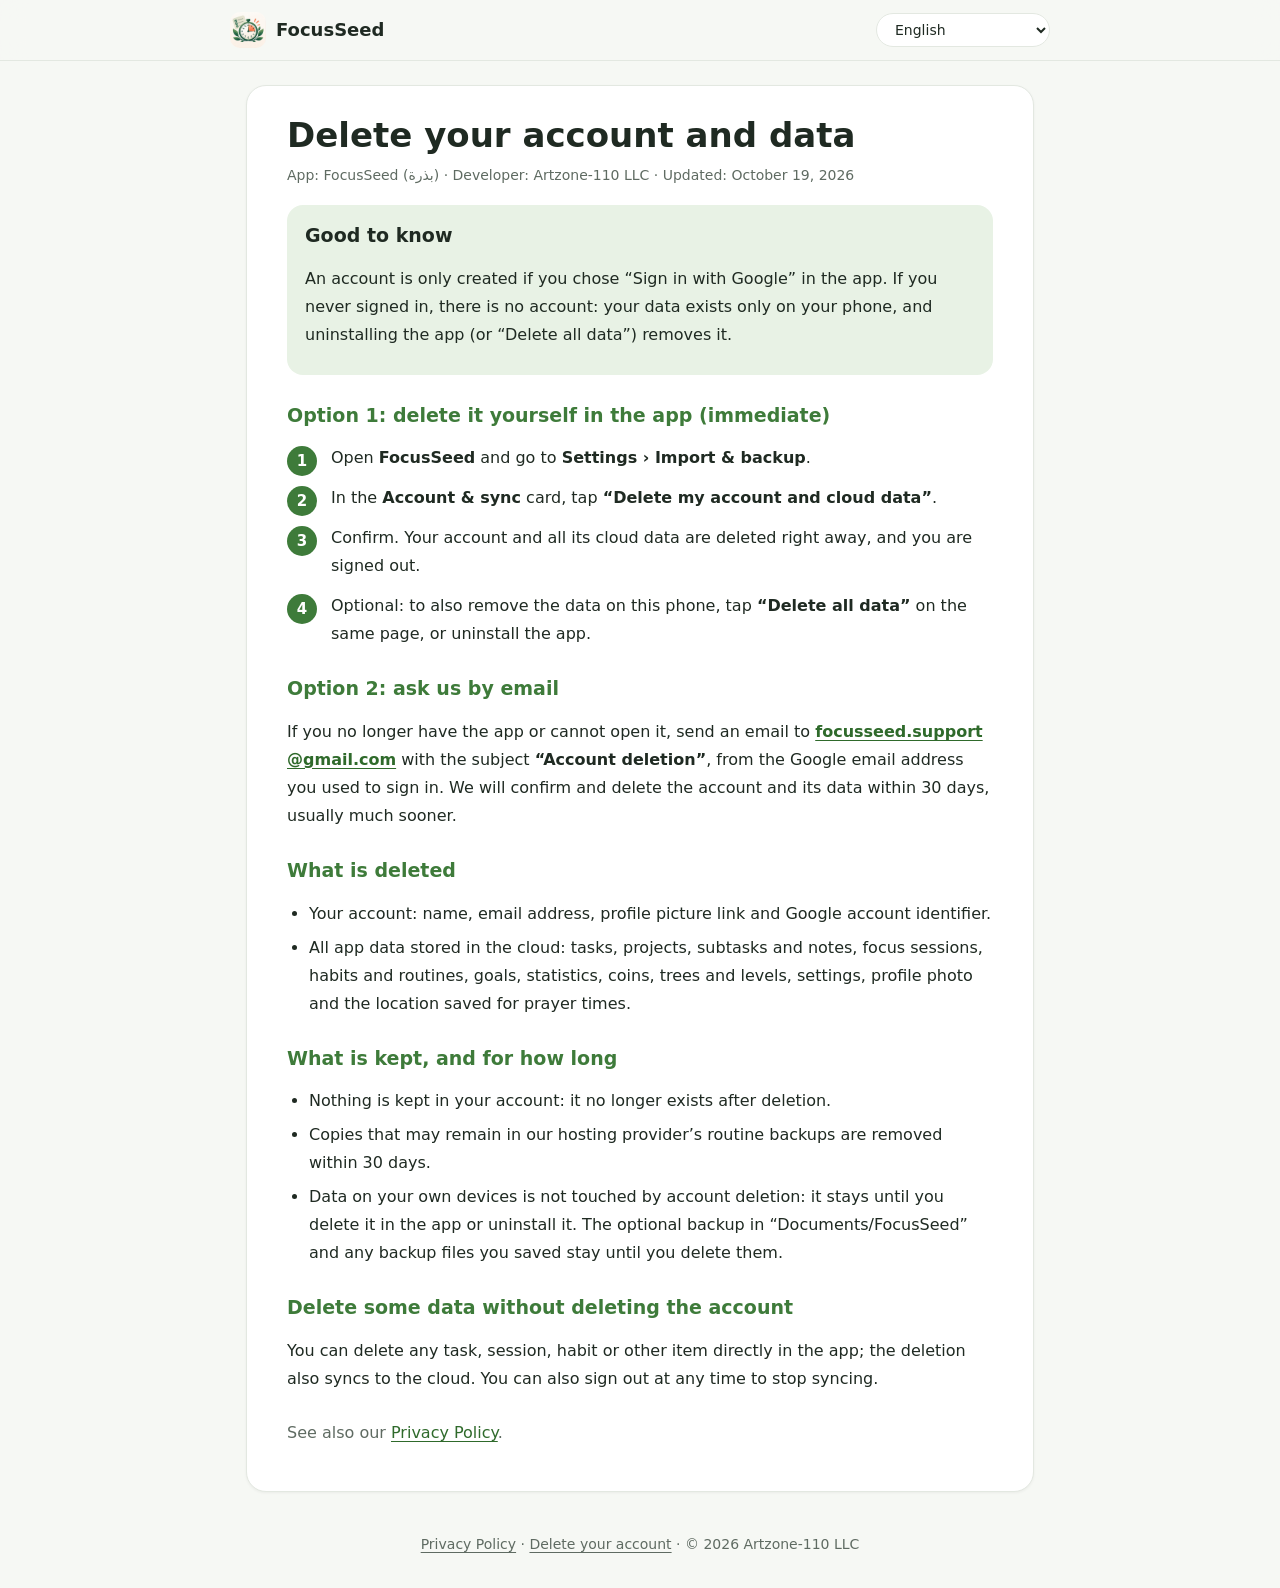
==== delete-account.html @ d9fa5417 "Add files via upload" ====
<!doctype html>
<html lang="en" dir="ltr">
<head>
<meta charset="utf-8">
<meta name="viewport" content="width=device-width, initial-scale=1">
<title data-t-en="Delete your account and data · FocusSeed" data-t-ar="حذف حسابك وبياناتك · بذرة" data-t-es="Eliminar tu cuenta y tus datos · FocusSeed" data-t-fr="Supprimer votre compte et vos données · FocusSeed" data-t-pt="Excluir sua conta e seus dados · FocusSeed" data-t-it="Elimina il tuo account e i tuoi dati · FocusSeed" data-t-de="Konto und Daten löschen · FocusSeed" data-t-ru="Удаление аккаунта и данных · FocusSeed" data-t-tr="Hesabını ve verilerini sil · FocusSeed" data-t-id="Hapus akun dan datamu · FocusSeed" data-t-zh="删除你的账户和数据 · FocusSeed" data-t-ja="アカウントとデータの削除 · FocusSeed" data-t-ko="계정과 데이터 삭제 · FocusSeed" data-t-hi="अपना खाता और डेटा हटाएँ · FocusSeed" data-t-ur="اپنا اکاؤنٹ اور ڈیٹا حذف کریں · FocusSeed" data-t-fa="حذف حساب و داده‌های شما · FocusSeed">Delete your account and data · FocusSeed</title>
<meta name="description" content="How to delete your FocusSeed (بذرة) account and data, what is deleted, and how to ask us without the app.">
<link rel="stylesheet" href="site.css">
</head>
<body>
<header class="top">
  <a class="brand" href="index.html"><img src="icon.png" alt="" width="36" height="36"><span data-l="en">FocusSeed</span><span data-l="ar">بذرة</span><span data-l="es">FocusSeed</span><span data-l="fr">FocusSeed</span><span data-l="pt">FocusSeed</span><span data-l="it">FocusSeed</span><span data-l="de">FocusSeed</span><span data-l="ru">FocusSeed</span><span data-l="tr">FocusSeed</span><span data-l="id">FocusSeed</span><span data-l="zh">FocusSeed</span><span data-l="ja">FocusSeed</span><span data-l="ko">FocusSeed</span><span data-l="hi">FocusSeed</span><span data-l="ur">FocusSeed</span><span data-l="fa">FocusSeed</span></a>
  <select class="lang" id="lang" aria-label="Language"><option value="en">English</option><option value="ar">العربية</option><option value="es">Español</option><option value="fr">Français</option><option value="pt">Português</option><option value="it">Italiano</option><option value="de">Deutsch</option><option value="ru">Русский</option><option value="tr">Türkçe</option><option value="id">Bahasa Indonesia</option><option value="zh">简体中文</option><option value="ja">日本語</option><option value="ko">한국어</option><option value="hi">हिन्दी</option><option value="ur">اردو</option><option value="fa">فارسی</option></select>
</header>
<main>
<article data-l="en" lang="en" dir="ltr">
  <h1>Delete your account and data</h1>
  <p class="meta">App: FocusSeed (بذرة) · Developer: <bdi class="nw">Artzone-110 LLC</bdi> · Updated: October 19, 2026</p>
  <section class="sum"><h2>Good to know</h2><p>An account is only created if you chose “Sign in with Google” in the app. If you never signed in, there is no account: your data exists only on your phone, and uninstalling the app (or “Delete all data”) removes it.</p></section>
  <h2>Option 1: delete it yourself in the app (immediate)</h2>
  <ol class="steps"><li>Open <b>FocusSeed</b> and go to <b>Settings › Import & backup</b>.</li><li>In the <b>Account & sync</b> card, tap <b>“Delete my account and cloud data”</b>.</li><li>Confirm. Your account and all its cloud data are deleted right away, and you are signed out.</li><li>Optional: to also remove the data on this phone, tap <b>“Delete all data”</b> on the same page, or uninstall the app.</li></ol>
  <h2>Option 2: ask us by email</h2>
  <p>If you no longer have the app or cannot open it, send an email to <a class="mail" href="mailto:focusseed.support@gmail.com?subject=FocusSeed%20account%20deletion">focusseed.support@gmail.com</a> with the subject <b>“Account deletion”</b>, from the Google email address you used to sign in. We will confirm and delete the account and its data within 30 days, usually much sooner.</p>
  <h2>What is deleted</h2><ul><li>Your account: name, email address, profile picture link and Google account identifier.</li><li>All app data stored in the cloud: tasks, projects, subtasks and notes, focus sessions, habits and routines, goals, statistics, coins, trees and levels, settings, profile photo and the location saved for prayer times.</li></ul>
  <h2>What is kept, and for how long</h2><ul><li>Nothing is kept in your account: it no longer exists after deletion.</li><li>Copies that may remain in our hosting provider’s routine backups are removed within 30 days.</li><li>Data on your own devices is not touched by account deletion: it stays until you delete it in the app or uninstall it. The optional backup in “Documents/FocusSeed” and any backup files you saved stay until you delete them.</li></ul>
  <h2>Delete some data without deleting the account</h2><p>You can delete any task, session, habit or other item directly in the app; the deletion also syncs to the cloud. You can also sign out at any time to stop syncing.</p>
  <p class="links">See also our <a href="privacy.html">Privacy Policy</a>.</p>
</article>
<article data-l="ar" lang="ar" dir="rtl">
  <h1>حذف حسابك وبياناتك</h1>
  <p class="meta">التطبيق: بذرة (<bdi>FocusSeed</bdi>) · المطوّر: <bdi class="nw">Artzone-110 LLC</bdi> · آخر تحديث: 19 أكتوبر 2026</p><p class="tnote">هذه ترجمة للنص الإنجليزي. إن وُجد أي اختلاف بينهما، فالنسخة الإنجليزية هي المعتمدة.</p>
  <section class="sum"><h2>من المفيد أن تعرف</h2><p>لا يُنشأ حساب إلا إذا اخترت «تسجيل الدخول بـ Google» في التطبيق. فإن لم تسجّل الدخول أبدًا فلا يوجد حساب، وبياناتك موجودة على جوالك فقط، وتُحذف بإزالة التطبيق أو بخيار «حذف جميع البيانات».</p></section>
  <h2>الطريقة الأولى: احذفه بنفسك من التطبيق (فورًا)</h2>
  <ol class="steps"><li>افتح <b>بذرة</b> واذهب إلى <b>الإعدادات ← الاستيراد والنسخ الاحتياطي</b>.</li><li>في بطاقة <b>الحساب والمزامنة</b>، اضغط <b>«احذف حسابي وبياناتي من السحابة»</b>.</li><li>أكّد الحذف. يُحذف حسابك وكل بياناته السحابية فورًا، ويُسجَّل خروجك.</li><li>اختياري: لحذف البيانات الموجودة على هذا الجوال أيضًا، اضغط <b>«حذف جميع البيانات»</b> في الصفحة نفسها، أو أزل التطبيق.</li></ol>
  <h2>الطريقة الثانية: اطلب ذلك منا بالبريد</h2>
  <p>إن لم يعد التطبيق لديك أو لم تستطع فتحه، فأرسل رسالة إلى <a class="mail" href="mailto:focusseed.support@gmail.com?subject=FocusSeed%20account%20deletion">focusseed.support@gmail.com</a> بعنوان <b>«حذف الحساب»</b>، من بريد Google الذي سجّلت به الدخول. نؤكّد الطلب ونحذف الحساب وبياناته خلال 30 يومًا، وغالبًا أسرع بكثير.</p>
  <h2>ما الذي يُحذف</h2><ul><li>حسابك: الاسم، والبريد الإلكتروني، ورابط صورة الملف، ومعرّف حساب Google.</li><li>كل بيانات التطبيق المحفوظة في السحابة: المهام والمشاريع ومهامها الفرعية وملاحظاتها، وجلسات التركيز، والعادات والروتين، والأهداف، والإحصائيات، والعملات والأشجار والمستويات، والإعدادات، وصورة الملف الشخصي، والموقع المحفوظ لمواقيت الصلاة.</li></ul>
  <h2>ما الذي يبقى، وإلى متى</h2><ul><li>لا يبقى شيء في حسابك، فالحساب لا يعود موجودًا بعد الحذف.</li><li>أي نسخ قد تبقى في النسخ الاحتياطية الدورية لمزوّد الاستضافة تُزال خلال 30 يومًا.</li><li>حذف الحساب لا يمسّ البيانات على أجهزتك: تبقى حتى تحذفها من التطبيق أو تزيله. والنسخة الاختيارية في «المستندات/FocusSeed» وأي ملفات نسخ حفظتها تبقى حتى تحذفها بنفسك.</li></ul>
  <h2>حذف بعض البيانات دون حذف الحساب</h2><p>تستطيع حذف أي مهمة أو جلسة أو عادة أو غيرها مباشرة من التطبيق، ويُطبَّق الحذف على السحابة أيضًا. ويمكنك تسجيل الخروج في أي وقت لإيقاف المزامنة.</p>
  <p class="links">راجع أيضًا <a href="privacy.html">سياسة الخصوصية</a>.</p>
</article>
<article data-l="es" lang="es" dir="ltr">
  <h1>Eliminar tu cuenta y tus datos</h1>
  <p class="meta">App: FocusSeed (بذرة) · Desarrollador: <bdi class="nw">Artzone-110 LLC</bdi> · Actualizado: 19 de octubre de 2026</p><p class="tnote">Esta es una traducción del texto en inglés. Si hubiera alguna diferencia entre ambos, prevalece la versión en inglés.</p>
  <section class="sum"><h2>Conviene saber</h2><p>Solo se crea una cuenta si elegiste «Iniciar sesión con Google» en la app. Si nunca iniciaste sesión, no hay cuenta: tus datos solo existen en tu teléfono y se borran al desinstalar la app (o con «Borrar todos los datos»).</p></section>
  <h2>Opción 1: elimínala tú mismo desde la app (inmediato)</h2>
  <ol class="steps"><li>Abre <b>FocusSeed</b> y ve a <b>Ajustes › Importar y copia de seguridad</b>.</li><li>En la tarjeta <b>Cuenta y sincronización</b>, toca <b>«Eliminar mi cuenta y mis datos en la nube»</b>.</li><li>Confirma. Tu cuenta y todos sus datos en la nube se eliminan al momento y se cierra tu sesión.</li><li>Opcional: para borrar también los datos de este teléfono, toca <b>«Borrar todos los datos»</b> en la misma página, o desinstala la app.</li></ol>
  <h2>Opción 2: pídenoslo por correo</h2>
  <p>Si ya no tienes la app o no puedes abrirla, escribe a <a class="mail" href="mailto:focusseed.support@gmail.com?subject=FocusSeed%20account%20deletion">focusseed.support@gmail.com</a> con el asunto <b>«Eliminación de cuenta»</b>, desde el correo de Google con el que iniciaste sesión. Confirmaremos la solicitud y eliminaremos la cuenta y sus datos en un plazo de 30 días, normalmente mucho antes.</p>
  <h2>Qué se elimina</h2><ul><li>Tu cuenta: nombre, dirección de correo, enlace de la foto de perfil e identificador de la cuenta de Google.</li><li>Todos los datos de la app guardados en la nube: tareas, proyectos, subtareas y notas, sesiones de enfoque, hábitos y rutinas, metas, estadísticas, monedas, árboles y niveles, ajustes, foto de perfil y la ubicación guardada para los horarios de oración.</li></ul>
  <h2>Qué se conserva y durante cuánto tiempo</h2><ul><li>No se conserva nada en tu cuenta: deja de existir tras la eliminación.</li><li>Las copias que pudieran quedar en las copias de seguridad periódicas de nuestro proveedor de alojamiento se eliminan en un plazo de 30 días.</li><li>Eliminar la cuenta no afecta a los datos de tus propios dispositivos: se conservan hasta que los borres en la app o la desinstales. La copia opcional en «Documents/FocusSeed» y los archivos de copia que hayas guardado se conservan hasta que los borres.</li></ul>
  <h2>Borrar algunos datos sin eliminar la cuenta</h2><p>Puedes borrar cualquier tarea, sesión, hábito u otro elemento directamente en la app; el borrado también se sincroniza con la nube. Además, puedes cerrar sesión cuando quieras para dejar de sincronizar.</p>
  <p class="links">Consulta también nuestra <a href="privacy.html">Política de privacidad</a>.</p>
</article>
<article data-l="fr" lang="fr" dir="ltr">
  <h1>Supprimer votre compte et vos données</h1>
  <p class="meta">App : FocusSeed (بذرة) · Développeur : <bdi class="nw">Artzone-110 LLC</bdi> · Mise à jour : 19 octobre 2026</p><p class="tnote">Ceci est une traduction du texte anglais. En cas de différence entre les deux, la version anglaise fait foi.</p>
  <section class="sum"><h2>Bon à savoir</h2><p>Un compte n’est créé que si vous avez choisi « Se connecter avec Google » dans l’app. Si vous ne vous êtes jamais connecté, il n’y a pas de compte : vos données n’existent que sur votre téléphone et sont effacées si vous désinstallez l’app (ou avec « Supprimer toutes les données »).</p></section>
  <h2>Option 1 : le supprimer vous-même dans l’app (immédiat)</h2>
  <ol class="steps"><li>Ouvrez <b>FocusSeed</b> et allez dans <b>Réglages › Importation et sauvegarde</b>.</li><li>Dans la carte <b>Compte et synchronisation</b>, touchez <b>« Supprimer mon compte et mes données en ligne »</b>.</li><li>Confirmez. Votre compte et toutes ses données en ligne sont supprimés immédiatement, et vous êtes déconnecté.</li><li>Facultatif : pour effacer aussi les données de ce téléphone, touchez <b>« Supprimer toutes les données »</b> sur la même page, ou désinstallez l’app.</li></ol>
  <h2>Option 2 : nous le demander par e-mail</h2>
  <p>Si vous n’avez plus l’app ou ne pouvez pas l’ouvrir, écrivez à <a class="mail" href="mailto:focusseed.support@gmail.com?subject=FocusSeed%20account%20deletion">focusseed.support@gmail.com</a> avec l’objet <b>« Suppression du compte »</b>, depuis l’adresse Google utilisée pour vous connecter. Nous confirmerons la demande et supprimerons le compte et ses données sous 30 jours, en général bien plus tôt.</p>
  <h2>Ce qui est supprimé</h2><ul><li>Votre compte : nom, adresse e-mail, lien de la photo de profil et identifiant de compte Google.</li><li>Toutes les données de l’app stockées en ligne : tâches, projets, sous-tâches et notes, séances de concentration, habitudes et routines, objectifs, statistiques, pièces, arbres et niveaux, réglages, photo de profil et position enregistrée pour les heures de prière.</li></ul>
  <h2>Ce qui est conservé, et pendant combien de temps</h2><ul><li>Rien n’est conservé dans votre compte : il n’existe plus après la suppression.</li><li>Les copies éventuelles dans les sauvegardes régulières de notre hébergeur sont effacées sous 30 jours.</li><li>La suppression du compte ne touche pas aux données de vos propres appareils : elles restent jusqu’à ce que vous les supprimiez dans l’app ou la désinstalliez. La sauvegarde facultative dans « Documents/FocusSeed » et les fichiers de sauvegarde que vous avez enregistrés restent jusqu’à ce que vous les supprimiez.</li></ul>
  <h2>Supprimer certaines données sans supprimer le compte</h2><p>Vous pouvez supprimer une tâche, une séance, une habitude ou tout autre élément directement dans l’app ; la suppression est aussi synchronisée en ligne. Vous pouvez également vous déconnecter à tout moment pour arrêter la synchronisation.</p>
  <p class="links">Voir aussi notre <a href="privacy.html">Politique de confidentialité</a>.</p>
</article>
<article data-l="pt" lang="pt" dir="ltr">
  <h1>Excluir sua conta e seus dados</h1>
  <p class="meta">App: FocusSeed (بذرة) · Desenvolvedor: <bdi class="nw">Artzone-110 LLC</bdi> · Atualizado em: 19 de outubro de 2026</p><p class="tnote">Esta é uma tradução do texto em inglês. Se houver qualquer diferença entre os dois, prevalece a versão em inglês.</p>
  <section class="sum"><h2>Bom saber</h2><p>Uma conta só é criada se você escolheu «Entrar com o Google» no app. Se você nunca entrou, não existe conta: seus dados existem só no seu celular e são apagados ao desinstalar o app (ou com «Apagar todos os dados»).</p></section>
  <h2>Opção 1: exclua você mesmo pelo app (imediato)</h2>
  <ol class="steps"><li>Abra o <b>FocusSeed</b> e vá em <b>Configurações › Importação e backup</b>.</li><li>No cartão <b>Conta e sincronização</b>, toque em <b>«Excluir minha conta e dados na nuvem»</b>.</li><li>Confirme. Sua conta e todos os dados na nuvem são excluídos na hora, e você sai da conta.</li><li>Opcional: para apagar também os dados deste celular, toque em <b>«Apagar todos os dados»</b> na mesma página, ou desinstale o app.</li></ol>
  <h2>Opção 2: peça por e-mail</h2>
  <p>Se você não tem mais o app ou não consegue abri-lo, envie um e-mail para <a class="mail" href="mailto:focusseed.support@gmail.com?subject=FocusSeed%20account%20deletion">focusseed.support@gmail.com</a> com o assunto <b>«Exclusão de conta»</b>, a partir do e-mail do Google que você usou para entrar. Confirmaremos o pedido e excluiremos a conta e seus dados em até 30 dias, geralmente bem antes.</p>
  <h2>O que é excluído</h2><ul><li>Sua conta: nome, endereço de e-mail, link da foto de perfil e identificador da conta Google.</li><li>Todos os dados do app guardados na nuvem: tarefas, projetos, subtarefas e notas, sessões de foco, hábitos e rotinas, metas, estatísticas, moedas, árvores e níveis, configurações, foto de perfil e a localização salva para os horários de oração.</li></ul>
  <h2>O que é mantido, e por quanto tempo</h2><ul><li>Nada é mantido na sua conta: ela deixa de existir após a exclusão.</li><li>Cópias que possam permanecer nos backups de rotina do nosso provedor de hospedagem são removidas em até 30 dias.</li><li>A exclusão da conta não afeta os dados dos seus próprios aparelhos: eles ficam até você apagá-los no app ou desinstalá-lo. O backup opcional em «Documents/FocusSeed» e os arquivos de backup que você salvou ficam até você apagá-los.</li></ul>
  <h2>Apagar alguns dados sem excluir a conta</h2><p>Você pode apagar qualquer tarefa, sessão, hábito ou outro item diretamente no app; a exclusão também é sincronizada com a nuvem. Você também pode sair da conta a qualquer momento para parar de sincronizar.</p>
  <p class="links">Veja também nossa <a href="privacy.html">Política de Privacidade</a>.</p>
</article>
<article data-l="it" lang="it" dir="ltr">
  <h1>Elimina il tuo account e i tuoi dati</h1>
  <p class="meta">App: FocusSeed (بذرة) · Sviluppatore: <bdi class="nw">Artzone-110 LLC</bdi> · Aggiornato il: 19 ottobre 2026</p><p class="tnote">Questa è una traduzione del testo inglese. In caso di differenze tra i due, prevale la versione inglese.</p>
  <section class="sum"><h2>Buono a sapersi</h2><p>Un account viene creato solo se hai scelto «Accedi con Google» nell’app. Se non hai mai effettuato l’accesso, non esiste alcun account: i tuoi dati si trovano solo sul telefono e vengono eliminati disinstallando l’app (o con «Elimina tutti i dati»).</p></section>
  <h2>Opzione 1: eliminalo tu dall’app (immediato)</h2>
  <ol class="steps"><li>Apri <b>FocusSeed</b> e vai in <b>Impostazioni › Importazione e backup</b>.</li><li>Nella scheda <b>Account e sincronizzazione</b>, tocca <b>«Elimina il mio account e i dati nel cloud»</b>.</li><li>Conferma. L’account e tutti i suoi dati nel cloud vengono eliminati subito e viene effettuata l’uscita.</li><li>Facoltativo: per eliminare anche i dati di questo telefono, tocca <b>«Elimina tutti i dati»</b> nella stessa pagina, oppure disinstalla l’app.</li></ol>
  <h2>Opzione 2: chiedicelo via e-mail</h2>
  <p>Se non hai più l’app o non riesci ad aprirla, scrivi a <a class="mail" href="mailto:focusseed.support@gmail.com?subject=FocusSeed%20account%20deletion">focusseed.support@gmail.com</a> con oggetto <b>«Eliminazione account»</b>, dall’indirizzo Google usato per accedere. Confermeremo la richiesta ed elimineremo l’account e i suoi dati entro 30 giorni, di solito molto prima.</p>
  <h2>Cosa viene eliminato</h2><ul><li>Il tuo account: nome, indirizzo e-mail, link alla foto del profilo e identificativo dell’account Google.</li><li>Tutti i dati dell’app salvati nel cloud: attività, progetti, sotto-attività e note, sessioni di concentrazione, abitudini e routine, obiettivi, statistiche, monete, alberi e livelli, impostazioni, foto del profilo e posizione salvata per gli orari di preghiera.</li></ul>
  <h2>Cosa viene conservato, e per quanto tempo</h2><ul><li>Nell’account non resta nulla: dopo l’eliminazione non esiste più.</li><li>Eventuali copie rimaste nei backup periodici del nostro fornitore di hosting vengono rimosse entro 30 giorni.</li><li>L’eliminazione dell’account non tocca i dati sui tuoi dispositivi: restano finché non li elimini nell’app o la disinstalli. Il backup facoltativo in «Documents/FocusSeed» e i file di backup che hai salvato restano finché non li elimini.</li></ul>
  <h2>Eliminare alcuni dati senza eliminare l’account</h2><p>Puoi eliminare qualsiasi attività, sessione, abitudine o altro elemento direttamente nell’app; l’eliminazione viene sincronizzata anche nel cloud. Puoi anche uscire dall’account in qualsiasi momento per interrompere la sincronizzazione.</p>
  <p class="links">Consulta anche la nostra <a href="privacy.html">Informativa sulla privacy</a>.</p>
</article>
<article data-l="de" lang="de" dir="ltr">
  <h1>Konto und Daten löschen</h1>
  <p class="meta">App: FocusSeed (بذرة) · Entwickler: <bdi class="nw">Artzone-110 LLC</bdi> · Aktualisiert: 19. Oktober 2026</p><p class="tnote">Dies ist eine Übersetzung des englischen Textes. Bei Abweichungen zwischen beiden gilt die englische Fassung.</p>
  <section class="sum"><h2>Gut zu wissen</h2><p>Ein Konto wird nur angelegt, wenn du in der App „Mit Google anmelden“ gewählt hast. Hast du dich nie angemeldet, gibt es kein Konto: Deine Daten liegen nur auf deinem Handy und werden beim Deinstallieren der App (oder mit „Alle Daten löschen“) entfernt.</p></section>
  <h2>Möglichkeit 1: selbst in der App löschen (sofort)</h2>
  <ol class="steps"><li>Öffne <b>FocusSeed</b> und gehe zu <b>Einstellungen › Import & Sicherung</b>.</li><li>Tippe in der Karte <b>Konto & Synchronisierung</b> auf <b>„Konto und Cloud-Daten löschen“</b>.</li><li>Bestätige. Dein Konto und alle zugehörigen Cloud-Daten werden sofort gelöscht, und du wirst abgemeldet.</li><li>Optional: Um auch die Daten auf diesem Handy zu entfernen, tippe auf derselben Seite auf <b>„Alle Daten löschen“</b> oder deinstalliere die App.</li></ol>
  <h2>Möglichkeit 2: per E-Mail bei uns anfragen</h2>
  <p>Wenn du die App nicht mehr hast oder nicht öffnen kannst, schreib eine E-Mail an <a class="mail" href="mailto:focusseed.support@gmail.com?subject=FocusSeed%20account%20deletion">focusseed.support@gmail.com</a> mit dem Betreff <b>„Kontolöschung“</b>, und zwar von der Google-Adresse, mit der du dich angemeldet hast. Wir bestätigen die Anfrage und löschen das Konto und seine Daten innerhalb von 30 Tagen, meist deutlich schneller.</p>
  <h2>Was gelöscht wird</h2><ul><li>Dein Konto: Name, E-Mail-Adresse, Link zum Profilbild und Google-Kontokennung.</li><li>Alle in der Cloud gespeicherten App-Daten: Aufgaben, Projekte, Unteraufgaben und Notizen, Fokussitzungen, Gewohnheiten und Routinen, Ziele, Statistiken, Münzen, Bäume und Level, Einstellungen, Profilbild und der für die Gebetszeiten gespeicherte Standort.</li></ul>
  <h2>Was erhalten bleibt, und wie lange</h2><ul><li>In deinem Konto bleibt nichts: Nach der Löschung existiert es nicht mehr.</li><li>Kopien, die in den regelmäßigen Sicherungen unseres Hosting-Anbieters verbleiben könnten, werden innerhalb von 30 Tagen entfernt.</li><li>Die Kontolöschung berührt die Daten auf deinen eigenen Geräten nicht: Sie bleiben, bis du sie in der App löschst oder die App deinstallierst. Die optionale Sicherung in „Documents/FocusSeed“ und gespeicherte Sicherungsdateien bleiben, bis du sie löschst.</li></ul>
  <h2>Einzelne Daten löschen, ohne das Konto zu löschen</h2><p>Du kannst jede Aufgabe, Sitzung, Gewohnheit oder andere Einträge direkt in der App löschen; die Löschung wird auch in der Cloud synchronisiert. Außerdem kannst du dich jederzeit abmelden, um die Synchronisierung zu beenden.</p>
  <p class="links">Siehe auch unsere <a href="privacy.html">Datenschutzerklärung</a>.</p>
</article>
<article data-l="ru" lang="ru" dir="ltr">
  <h1>Удаление аккаунта и данных</h1>
  <p class="meta">Приложение: FocusSeed (بذرة) · Разработчик: <bdi class="nw">Artzone-110 LLC</bdi> · Обновлено: 19 октября 2026 г.</p><p class="tnote">Это перевод текста на английском языке. При любых расхождениях между ними действует английская версия.</p>
  <section class="sum"><h2>Полезно знать</h2><p>Аккаунт создаётся, только если вы выбрали «Войти через Google» в приложении. Если вы ни разу не входили, аккаунта нет: ваши данные есть только на телефоне и удаляются вместе с приложением (или кнопкой «Удалить все данные»).</p></section>
  <h2>Способ 1: удалить самостоятельно в приложении (сразу)</h2>
  <ol class="steps"><li>Откройте <b>FocusSeed</b> и перейдите в <b>Настройки › Импорт и резервные копии</b>.</li><li>В карточке <b>Аккаунт и синхронизация</b> нажмите <b>«Удалить аккаунт и данные в облаке»</b>.</li><li>Подтвердите. Аккаунт и все его данные в облаке удаляются сразу, и вы выходите из системы.</li><li>По желанию: чтобы удалить и данные на этом телефоне, нажмите <b>«Удалить все данные»</b> на той же странице или удалите приложение.</li></ol>
  <h2>Способ 2: написать нам по электронной почте</h2>
  <p>Если приложения у вас больше нет или его не удаётся открыть, напишите на <a class="mail" href="mailto:focusseed.support@gmail.com?subject=FocusSeed%20account%20deletion">focusseed.support@gmail.com</a> с темой <b>«Удаление аккаунта»</b> с того адреса Google, через который вы входили. Мы подтвердим запрос и удалим аккаунт и его данные в течение 30 дней, обычно намного быстрее.</p>
  <h2>Что удаляется</h2><ul><li>Ваш аккаунт: имя, адрес электронной почты, ссылка на фото профиля и идентификатор аккаунта Google.</li><li>Все данные приложения в облаке: задачи, проекты, подзадачи и заметки, сессии фокуса, привычки и ритуалы, цели, статистика, монеты, деревья и уровни, настройки, фото профиля и сохранённое местоположение для времени намаза.</li></ul>
  <h2>Что сохраняется и как долго</h2><ul><li>В аккаунте ничего не остаётся: после удаления он больше не существует.</li><li>Копии, которые могут остаться в регулярных резервных копиях хостинг-провайдера, удаляются в течение 30 дней.</li><li>Удаление аккаунта не затрагивает данные на ваших устройствах: они остаются, пока вы не удалите их в приложении или не удалите само приложение. Необязательная копия в «Documents/FocusSeed» и сохранённые вами файлы резервных копий остаются, пока вы их не удалите.</li></ul>
  <h2>Удалить часть данных, не удаляя аккаунт</h2><p>Любую задачу, сессию, привычку или другой элемент можно удалить прямо в приложении — удаление синхронизируется и с облаком. Кроме того, вы можете в любой момент выйти из аккаунта, чтобы остановить синхронизацию.</p>
  <p class="links">См. также нашу <a href="privacy.html">Политику конфиденциальности</a>.</p>
</article>
<article data-l="tr" lang="tr" dir="ltr">
  <h1>Hesabını ve verilerini sil</h1>
  <p class="meta">Uygulama: FocusSeed (بذرة) · Geliştirici: <bdi class="nw">Artzone-110 LLC</bdi> · Güncelleme: 19 Ekim 2026</p><p class="tnote">Bu metin İngilizce metnin çevirisidir. İkisi arasında herhangi bir fark olursa İngilizce sürüm geçerlidir.</p>
  <section class="sum"><h2>Bilmende fayda var</h2><p>Hesap yalnızca uygulamada «Google ile giriş yap» seçeneğini seçtiysen oluşturulur. Hiç giriş yapmadıysan hesap yoktur: verilerin yalnızca telefonundadır ve uygulamayı kaldırınca (ya da «Tüm verileri sil» ile) silinir.</p></section>
  <h2>1. yol: uygulamadan kendin sil (anında)</h2>
  <ol class="steps"><li><b>FocusSeed</b>’i aç ve <b>Ayarlar › İçe aktarma ve yedekleme</b> bölümüne git.</li><li><b>Hesap ve eşitleme</b> kartında <b>«Hesabımı ve buluttaki verilerimi sil»</b> düğmesine dokun.</li><li>Onayla. Hesabın ve buluttaki tüm verileri hemen silinir ve oturumun kapanır.</li><li>İsteğe bağlı: bu telefondaki verileri de silmek için aynı sayfada <b>«Tüm verileri sil»</b> düğmesine dokun ya da uygulamayı kaldır.</li></ol>
  <h2>2. yol: bizden e-postayla iste</h2>
  <p>Uygulama artık sende değilse ya da açamıyorsan, giriş yaptığın Google e-posta adresinden <a class="mail" href="mailto:focusseed.support@gmail.com?subject=FocusSeed%20account%20deletion">focusseed.support@gmail.com</a> adresine <b>«Hesap silme»</b> konulu bir e-posta gönder. Talebi onaylar, hesabı ve verilerini 30 gün içinde, genellikle çok daha erken sileriz.</p>
  <h2>Neler silinir</h2><ul><li>Hesabın: ad, e-posta adresi, profil resmi bağlantısı ve Google hesap kimliği.</li><li>Bulutta saklanan tüm uygulama verileri: görevler, projeler, alt görevler ve notlar, odak oturumları, alışkanlıklar ve rutinler, hedefler, istatistikler, paralar, ağaçlar ve seviyeler, ayarlar, profil fotoğrafı ve namaz vakitleri için kaydedilen konum.</li></ul>
  <h2>Neler kalır ve ne kadar süre</h2><ul><li>Hesabında hiçbir şey kalmaz: silindikten sonra artık yoktur.</li><li>Barındırma sağlayıcımızın düzenli yedeklerinde kalabilecek kopyalar 30 gün içinde kaldırılır.</li><li>Hesap silme kendi cihazlarındaki verilere dokunmaz: onları uygulamada silene ya da uygulamayı kaldırana kadar kalırlar. «Documents/FocusSeed» içindeki isteğe bağlı yedek ve kaydettiğin yedek dosyaları sen silene kadar kalır.</li></ul>
  <h2>Hesabı silmeden bazı verileri silmek</h2><p>Herhangi bir görevi, oturumu, alışkanlığı ya da başka bir öğeyi doğrudan uygulamada silebilirsin; silme işlemi buluta da eşitlenir. Ayrıca eşitlemeyi durdurmak için istediğin an oturumu kapatabilirsin.</p>
  <p class="links">Ayrıca <a href="privacy.html">Gizlilik Politikamıza</a> bak.</p>
</article>
<article data-l="id" lang="id" dir="ltr">
  <h1>Hapus akun dan datamu</h1>
  <p class="meta">Aplikasi: FocusSeed (بذرة) · Pengembang: <bdi class="nw">Artzone-110 LLC</bdi> · Diperbarui: 19 Oktober 2026</p><p class="tnote">Ini adalah terjemahan dari teks bahasa Inggris. Jika ada perbedaan di antara keduanya, versi bahasa Inggris yang berlaku.</p>
  <section class="sum"><h2>Perlu diketahui</h2><p>Akun hanya dibuat jika kamu memilih «Masuk dengan Google» di aplikasi. Jika kamu tidak pernah masuk, tidak ada akun: datamu hanya ada di ponselmu dan terhapus saat aplikasi dicopot (atau dengan «Hapus semua data»).</p></section>
  <h2>Cara 1: hapus sendiri di aplikasi (langsung)</h2>
  <ol class="steps"><li>Buka <b>FocusSeed</b> lalu masuk ke <b>Pengaturan › Impor & cadangan</b>.</li><li>Di kartu <b>Akun & sinkronisasi</b>, ketuk <b>«Hapus akun dan data cloud saya»</b>.</li><li>Konfirmasi. Akun dan semua data cloud-nya langsung dihapus, dan kamu keluar dari akun.</li><li>Opsional: untuk menghapus juga data di ponsel ini, ketuk <b>«Hapus semua data»</b> di halaman yang sama, atau copot aplikasinya.</li></ol>
  <h2>Cara 2: minta kepada kami lewat email</h2>
  <p>Jika aplikasinya sudah tidak ada atau tidak bisa dibuka, kirim email ke <a class="mail" href="mailto:focusseed.support@gmail.com?subject=FocusSeed%20account%20deletion">focusseed.support@gmail.com</a> dengan subjek <b>«Penghapusan akun»</b> dari alamat Google yang kamu pakai untuk masuk. Kami akan mengonfirmasi permintaan dan menghapus akun beserta datanya dalam 30 hari, biasanya jauh lebih cepat.</p>
  <h2>Apa yang dihapus</h2><ul><li>Akunmu: nama, alamat email, tautan foto profil, dan pengenal akun Google.</li><li>Semua data aplikasi yang disimpan di cloud: tugas, proyek, subtugas dan catatan, sesi fokus, kebiasaan dan rutinitas, tujuan, statistik, koin, pohon dan level, pengaturan, foto profil, dan lokasi yang disimpan untuk waktu salat.</li></ul>
  <h2>Apa yang tetap disimpan, dan berapa lama</h2><ul><li>Tidak ada yang tersisa di akunmu: akun tidak ada lagi setelah dihapus.</li><li>Salinan yang mungkin tersisa di cadangan rutin penyedia hosting kami dihapus dalam 30 hari.</li><li>Penghapusan akun tidak menyentuh data di perangkatmu sendiri: data itu tetap ada sampai kamu menghapusnya di aplikasi atau mencopot aplikasinya. Cadangan opsional di «Documents/FocusSeed» dan file cadangan yang kamu simpan tetap ada sampai kamu menghapusnya.</li></ul>
  <h2>Menghapus sebagian data tanpa menghapus akun</h2><p>Kamu bisa menghapus tugas, sesi, kebiasaan, atau item lain langsung di aplikasi; penghapusan itu juga tersinkron ke cloud. Kamu juga bisa keluar dari akun kapan saja untuk menghentikan sinkronisasi.</p>
  <p class="links">Lihat juga <a href="privacy.html">Kebijakan Privasi</a> kami.</p>
</article>
<article data-l="zh" lang="zh" dir="ltr">
  <h1>删除你的账户和数据</h1>
  <p class="meta">应用：FocusSeed（بذرة）· 开发者：<bdi class="nw">Artzone-110 LLC</bdi> · 更新日期：2026 年 10 月 19 日</p><p class="tnote">本文为英文版本的译文。如两者有任何不一致，以英文版本为准。</p>
  <section class="sum"><h2>须知</h2><p>只有当你在应用中选择「使用 Google 登录」时才会创建账户。如果你从未登录，就不存在账户：你的数据只在手机上，卸载应用（或使用「删除所有数据」）即可将其删除。</p></section>
  <h2>方法一：在应用内自行删除（立即生效）</h2>
  <ol class="steps"><li>打开 <b>FocusSeed</b>，进入 <b>设置 › 导入与备份</b>。</li><li>在 <b>账户与同步</b> 卡片中，点按 <b>「删除我的账户和云端数据」</b>。</li><li>确认后，你的账户及其全部云端数据会立即删除，并自动退出登录。</li><li>可选：若要同时删除此手机上的数据，请在同一页面点按 <b>「删除所有数据」</b>，或卸载应用。</li></ol>
  <h2>方法二：通过邮件向我们申请</h2>
  <p>如果你已不再拥有本应用或无法打开它，请使用你登录时所用的 Google 邮箱，向 <a class="mail" href="mailto:focusseed.support@gmail.com?subject=FocusSeed%20account%20deletion">focusseed.support@gmail.com</a> 发送主题为 <b>「删除账户」</b> 的邮件。我们会确认申请，并在 30 天内（通常会快得多）删除该账户及其数据。</p>
  <h2>会删除哪些内容</h2><ul><li>你的账户：姓名、电子邮件地址、头像链接和 Google 账户标识符。</li><li>存储在云端的全部应用数据：任务、项目、子任务和备注、专注记录、习惯和例行程序、目标、统计、金币、树木和等级、设置、头像，以及为计算礼拜时间而保存的位置。</li></ul>
  <h2>会保留哪些内容，保留多久</h2><ul><li>账户中不会保留任何内容：删除后该账户即不复存在。</li><li>托管服务商例行备份中可能残留的副本会在 30 天内清除。</li><li>删除账户不会影响你自己设备上的数据：它们会一直保留，直到你在应用中删除或卸载应用。「Documents/FocusSeed」中的可选备份和你保存的备份文件会保留到你自行删除。</li></ul>
  <h2>不删除账户，只删除部分数据</h2><p>你可以直接在应用中删除任何任务、专注记录、习惯或其他项目，删除操作也会同步到云端。你也可以随时退出登录以停止同步。</p>
  <p class="links">另请参阅我们的<a href="privacy.html">隐私政策</a>。</p>
</article>
<article data-l="ja" lang="ja" dir="ltr">
  <h1>アカウントとデータの削除</h1>
  <p class="meta">アプリ：FocusSeed（بذرة）· 開発者：<bdi class="nw">Artzone-110 LLC</bdi> · 更新日：2026年10月19日</p><p class="tnote">これは英語版の翻訳です。両者に相違がある場合は、英語版が優先されます。</p>
  <section class="sum"><h2>知っておいていただきたいこと</h2><p>アカウントが作られるのは、アプリで「Google でログイン」を選んだ場合だけです。一度もログインしていなければアカウントは存在せず、データはスマートフォンの中だけにあり、アプリのアンインストール（または「すべてのデータを削除」）で削除されます。</p></section>
  <h2>方法1：アプリで自分で削除する（すぐに反映）</h2>
  <ol class="steps"><li><b>FocusSeed</b> を開き、<b>設定 › インポートとバックアップ</b> に進みます。</li><li><b>アカウントと同期</b> のカードで、<b>「アカウントとクラウドのデータを削除」</b>をタップします。</li><li>確認します。アカウントとそのクラウドの全データがすぐに削除され、ログアウトされます。</li><li>任意：このスマートフォンのデータも消すには、同じページの<b>「すべてのデータを削除」</b>をタップするか、アプリをアンインストールします。</li></ol>
  <h2>方法2：メールで依頼する</h2>
  <p>アプリがもう手元にない、または開けない場合は、ログインに使った Google のメールアドレスから <a class="mail" href="mailto:focusseed.support@gmail.com?subject=FocusSeed%20account%20deletion">focusseed.support@gmail.com</a> 宛てに、件名 <b>「アカウント削除」</b> でメールをお送りください。依頼を確認し、30日以内（通常はもっと早く）にアカウントとそのデータを削除します。</p>
  <h2>削除されるもの</h2><ul><li>アカウント：名前、メールアドレス、プロフィール画像のリンク、Google アカウントの識別子。</li><li>クラウドに保存されたアプリのすべてのデータ：タスク、プロジェクト、サブタスクとメモ、集中セッション、習慣とルーティン、目標、統計、コイン、木とレベル、設定、プロフィール写真、礼拝時刻のために保存した位置情報。</li></ul>
  <h2>残るもの、そしてその期間</h2><ul><li>アカウントには何も残りません。削除後、アカウントは存在しなくなります。</li><li>ホスティング事業者の定期バックアップに残る可能性のあるコピーは、30日以内に消去されます。</li><li>アカウントを削除しても、あなた自身の端末のデータには影響しません。アプリで削除するかアンインストールするまで残ります。「Documents/FocusSeed」の任意のバックアップと、保存したバックアップファイルは、あなたが削除するまで残ります。</li></ul>
  <h2>アカウントを残したまま一部のデータを削除する</h2><p>タスク、セッション、習慣などは、アプリ内で個別に削除できます。削除はクラウドにも同期されます。また、いつでもログアウトして同期を止められます。</p>
  <p class="links"><a href="privacy.html">プライバシーポリシー</a>もあわせてご覧ください。</p>
</article>
<article data-l="ko" lang="ko" dir="ltr">
  <h1>계정과 데이터 삭제</h1>
  <p class="meta">앱: FocusSeed (بذرة) · 개발자: <bdi class="nw">Artzone-110 LLC</bdi> · 업데이트: 2026년 10월 19일</p><p class="tnote">이 글은 영어 원문의 번역본입니다. 두 내용이 다를 경우 영어 원문이 우선합니다.</p>
  <section class="sum"><h2>알아 두세요</h2><p>계정은 앱에서 「Google로 로그인」을 선택한 경우에만 만들어집니다. 한 번도 로그인하지 않았다면 계정이 없으며, 데이터는 휴대폰에만 있고 앱을 삭제하거나 「모든 데이터 삭제」을 누르면 지워집니다.</p></section>
  <h2>방법 1: 앱에서 직접 삭제(즉시)</h2>
  <ol class="steps"><li><b>FocusSeed</b>를 열고 <b>설정 › 가져오기 및 백업</b>로 이동하세요.</li><li><b>계정 및 동기화</b> 카드에서 <b>「내 계정과 클라우드 데이터 삭제」</b>을 누르세요.</li><li>확인하면 계정과 모든 클라우드 데이터가 즉시 삭제되고 로그아웃됩니다.</li><li>선택: 이 휴대폰의 데이터도 지우려면 같은 페이지에서 <b>「모든 데이터 삭제」</b>을 누르거나 앱을 삭제하세요.</li></ol>
  <h2>방법 2: 이메일로 요청</h2>
  <p>앱이 더 이상 없거나 열 수 없다면, 로그인에 사용한 Google 이메일 주소로 <a class="mail" href="mailto:focusseed.support@gmail.com?subject=FocusSeed%20account%20deletion">focusseed.support@gmail.com</a>에 제목 <b>「계정 삭제」</b>로 메일을 보내 주세요. 요청을 확인한 뒤 30일 이내(보통 훨씬 빨리)에 계정과 데이터를 삭제합니다.</p>
  <h2>삭제되는 항목</h2><ul><li>계정: 이름, 이메일 주소, 프로필 사진 링크, Google 계정 식별자.</li><li>클라우드에 저장된 모든 앱 데이터: 할 일, 프로젝트, 하위 할 일과 메모, 집중 세션, 습관과 루틴, 목표, 통계, 코인, 나무와 레벨, 설정, 프로필 사진, 기도 시간을 위해 저장한 위치.</li></ul>
  <h2>남는 항목과 기간</h2><ul><li>계정에는 아무것도 남지 않습니다. 삭제 후 계정은 더 이상 존재하지 않습니다.</li><li>호스팅 업체의 정기 백업에 남아 있을 수 있는 사본은 30일 이내에 지워집니다.</li><li>계정을 삭제해도 내 기기의 데이터는 그대로입니다. 앱에서 삭제하거나 앱을 지울 때까지 남습니다. 「Documents/FocusSeed」의 선택형 백업과 저장해 둔 백업 파일은 직접 삭제할 때까지 남습니다.</li></ul>
  <h2>계정은 두고 일부 데이터만 삭제하기</h2><p>할 일, 세션, 습관 등 어떤 항목이든 앱에서 바로 삭제할 수 있으며, 삭제 내용은 클라우드에도 동기화됩니다. 언제든 로그아웃해 동기화를 멈출 수도 있습니다.</p>
  <p class="links"><a href="privacy.html">개인정보 처리방침</a>도 함께 확인하세요.</p>
</article>
<article data-l="hi" lang="hi" dir="ltr">
  <h1>अपना खाता और डेटा हटाएँ</h1>
  <p class="meta">ऐप: FocusSeed (بذرة) · डेवलपर: <bdi class="nw">Artzone-110 LLC</bdi> · अपडेट: 19 अक्टूबर 2026</p><p class="tnote">यह अंग्रेज़ी पाठ का अनुवाद है। दोनों में कोई अंतर होने पर अंग्रेज़ी संस्करण मान्य होगा।</p>
  <section class="sum"><h2>जानने योग्य बात</h2><p>खाता सिर्फ़ तब बनता है जब आपने ऐप में «Google से साइन इन करें» चुना हो। अगर आपने कभी साइन इन नहीं किया, तो कोई खाता नहीं है: आपका डेटा सिर्फ़ आपके फ़ोन पर है और ऐप हटाने पर (या «सारा डेटा मिटाएँ» से) मिट जाता है।</p></section>
  <h2>तरीक़ा 1: ऐप में ख़ुद हटाएँ (तुरंत)</h2>
  <ol class="steps"><li><b>FocusSeed</b> खोलें और <b>सेटिंग्स › इंपोर्ट और बैकअप</b> पर जाएँ।</li><li><b>खाता और सिंक</b> कार्ड में <b>«मेरा खाता और क्लाउड डेटा हटाएँ»</b> दबाएँ।</li><li>पुष्टि करें। आपका खाता और उसका पूरा क्लाउड डेटा तुरंत हट जाता है, और आप साइन आउट हो जाते हैं।</li><li>वैकल्पिक: इस फ़ोन का डेटा भी हटाने के लिए उसी पेज पर <b>«सारा डेटा मिटाएँ»</b> दबाएँ, या ऐप हटा दें।</li></ol>
  <h2>तरीक़ा 2: ईमेल से हमसे कहें</h2>
  <p>अगर ऐप अब आपके पास नहीं है या खुल नहीं रहा, तो जिस Google ईमेल पते से आपने साइन इन किया था, उससे <a class="mail" href="mailto:focusseed.support@gmail.com?subject=FocusSeed%20account%20deletion">focusseed.support@gmail.com</a> पर <b>«खाता हटाना»</b> विषय के साथ ईमेल भेजें। हम अनुरोध की पुष्टि करके 30 दिनों के भीतर, अक्सर इससे काफ़ी पहले, खाता और उसका डेटा हटा देंगे।</p>
  <h2>क्या हटाया जाता है</h2><ul><li>आपका खाता: नाम, ईमेल पता, प्रोफ़ाइल चित्र का लिंक और Google खाते का पहचानकर्ता।</li><li>क्लाउड में सहेजा गया ऐप का पूरा डेटा: काम, प्रोजेक्ट, उप-काम और नोट, फ़ोकस सेशन, आदतें और दिनचर्याएँ, लक्ष्य, आँकड़े, सिक्के, पेड़ और स्तर, सेटिंग्स, प्रोफ़ाइल फ़ोटो, और नमाज़ के समय के लिए सहेजा गया स्थान।</li></ul>
  <h2>क्या रहता है, और कितने समय तक</h2><ul><li>आपके खाते में कुछ नहीं रहता: हटाने के बाद खाता मौजूद ही नहीं रहता।</li><li>होस्टिंग सेवा के नियमित बैकअप में बची कोई भी कॉपी 30 दिनों के भीतर हटा दी जाती है।</li><li>खाता हटाने से आपके अपने डिवाइसों का डेटा प्रभावित नहीं होता: वह तब तक रहता है जब तक आप उसे ऐप में न हटाएँ या ऐप हटा न दें। «Documents/FocusSeed» का वैकल्पिक बैकअप और आपकी सहेजी बैकअप फ़ाइलें तब तक रहती हैं जब तक आप उन्हें न हटाएँ।</li></ul>
  <h2>खाता हटाए बिना कुछ डेटा हटाना</h2><p>आप कोई भी काम, सेशन, आदत या दूसरी चीज़ सीधे ऐप में हटा सकते हैं; यह हटाना क्लाउड में भी सिंक होता है। सिंक रोकने के लिए आप कभी भी साइन आउट भी कर सकते हैं।</p>
  <p class="links">हमारी <a href="privacy.html">गोपनीयता नीति</a> भी देखें।</p>
</article>
<article data-l="ur" lang="ur" dir="rtl">
  <h1>اپنا اکاؤنٹ اور ڈیٹا حذف کریں</h1>
  <p class="meta">ایپ: <bdi>FocusSeed</bdi> (بذرة) · ڈویلپر: <bdi class="nw">Artzone-110 LLC</bdi> · تازہ کاری: 19 اکتوبر 2026</p><p class="tnote">یہ انگریزی متن کا ترجمہ ہے۔ دونوں میں کسی فرق کی صورت میں انگریزی نسخہ معتبر ہوگا۔</p>
  <section class="sum"><h2>جاننے کی بات</h2><p>اکاؤنٹ صرف اسی صورت میں بنتا ہے جب آپ نے ایپ میں «Google سے سائن ان کریں» منتخب کیا ہو۔ اگر آپ نے کبھی سائن ان نہیں کیا تو کوئی اکاؤنٹ نہیں: آپ کا ڈیٹا صرف آپ کے فون پر ہے اور ایپ ان انسٹال کرنے پر (یا «سارا ڈیٹا حذف کریں» سے) مٹ جاتا ہے۔</p></section>
  <h2>طریقہ 1: ایپ میں خود حذف کریں (فوراً)</h2>
  <ol class="steps"><li><b><bdi>FocusSeed</bdi></b> کھولیں اور <b>ترتیبات ← درآمد اور بیک اپ</b> پر جائیں۔</li><li><b>اکاؤنٹ اور ہم آہنگی</b> کارڈ میں <b>«میرا اکاؤنٹ اور کلاؤڈ ڈیٹا حذف کریں»</b> دبائیں۔</li><li>تصدیق کریں۔ آپ کا اکاؤنٹ اور اس کا سارا کلاؤڈ ڈیٹا فوراً حذف ہو جاتا ہے، اور آپ سائن آؤٹ ہو جاتے ہیں۔</li><li>اختیاری: اس فون کا ڈیٹا بھی ہٹانے کے لیے اسی صفحے پر <b>«سارا ڈیٹا حذف کریں»</b> دبائیں، یا ایپ ان انسٹال کریں۔</li></ol>
  <h2>طریقہ 2: ای میل کے ذریعے ہم سے کہیں</h2>
  <p>اگر ایپ اب آپ کے پاس نہیں یا کھل نہیں رہی تو جس Google ای میل سے آپ نے سائن ان کیا تھا، اس سے <a class="mail" href="mailto:focusseed.support@gmail.com?subject=FocusSeed%20account%20deletion">focusseed.support@gmail.com</a> پر <b>«اکاؤنٹ حذف کرنا»</b> کے عنوان سے ای میل بھیجیں۔ ہم درخواست کی تصدیق کر کے 30 دن کے اندر، اکثر اس سے کہیں پہلے، اکاؤنٹ اور اس کا ڈیٹا حذف کر دیں گے۔</p>
  <h2>کیا حذف ہوتا ہے</h2><ul><li>آپ کا اکاؤنٹ: نام، ای میل پتہ، پروفائل تصویر کا لنک اور Google اکاؤنٹ کا شناخت کنندہ۔</li><li>کلاؤڈ میں محفوظ ایپ کا سارا ڈیٹا: کام، پروجیکٹس، ذیلی کام اور نوٹس، فوکس سیشنز، عادتیں اور معمولات، اہداف، اعداد و شمار، سکے، درخت اور لیولز، ترتیبات، پروفائل تصویر، اور نماز کے اوقات کے لیے محفوظ مقام۔</li></ul>
  <h2>کیا باقی رہتا ہے، اور کب تک</h2><ul><li>آپ کے اکاؤنٹ میں کچھ باقی نہیں رہتا: حذف کے بعد اکاؤنٹ موجود ہی نہیں رہتا۔</li><li>ہوسٹنگ سروس کے معمول کے بیک اپ میں باقی کوئی کاپی 30 دن کے اندر ہٹا دی جاتی ہے۔</li><li>اکاؤنٹ حذف کرنے سے آپ کے اپنے آلات کا ڈیٹا متاثر نہیں ہوتا: وہ تب تک رہتا ہے جب تک آپ اسے ایپ میں حذف نہ کریں یا ایپ ان انسٹال نہ کریں۔ «Documents/FocusSeed» کا اختیاری بیک اپ اور آپ کی محفوظ کردہ بیک اپ فائلیں تب تک رہتی ہیں جب تک آپ انہیں حذف نہ کریں۔</li></ul>
  <h2>اکاؤنٹ حذف کیے بغیر کچھ ڈیٹا حذف کرنا</h2><p>آپ کوئی بھی کام، سیشن، عادت یا دوسری چیز براہ راست ایپ میں حذف کر سکتے ہیں؛ یہ حذف کلاؤڈ میں بھی ہم آہنگ ہوتا ہے۔ ہم آہنگی روکنے کے لیے آپ کسی بھی وقت سائن آؤٹ بھی کر سکتے ہیں۔</p>
  <p class="links">ہماری <a href="privacy.html">رازداری کی پالیسی</a> بھی دیکھیں۔</p>
</article>
<article data-l="fa" lang="fa" dir="rtl">
  <h1>حذف حساب و داده‌های شما</h1>
  <p class="meta">برنامه: <bdi>FocusSeed</bdi> (بذرة) · توسعه‌دهنده: <bdi class="nw">Artzone-110 LLC</bdi> · به‌روزرسانی: ۱۹ اکتبر ۲۰۲۶</p><p class="tnote">این متن ترجمهٔ نسخهٔ انگلیسی است. در صورت هرگونه تفاوت میان آن‌ها، نسخهٔ انگلیسی معتبر است.</p>
  <section class="sum"><h2>خوب است بدانید</h2><p>حساب فقط وقتی ساخته می‌شود که در برنامه «ورود با Google» را انتخاب کرده باشید. اگر هرگز وارد نشده‌اید، حسابی وجود ندارد: داده‌هایتان فقط روی گوشی شماست و با حذف برنامه (یا با «حذف همه داده‌ها») پاک می‌شود.</p></section>
  <h2>روش ۱: خودتان در برنامه حذف کنید (فوری)</h2>
  <ol class="steps"><li><b><bdi>FocusSeed</bdi></b> را باز کنید و به <b>تنظیمات ← وارد کردن و پشتیبان‌گیری</b> بروید.</li><li>در کارت <b>حساب و همگام‌سازی</b> روی <b>«حذف حساب و داده‌های ابری من»</b> بزنید.</li><li>تأیید کنید. حساب و همهٔ داده‌های ابری آن فوراً حذف می‌شود و از حساب خارج می‌شوید.</li><li>اختیاری: برای پاک کردن داده‌های همین گوشی هم، در همان صفحه روی <b>«حذف همه داده‌ها»</b> بزنید یا برنامه را حذف کنید.</li></ol>
  <h2>روش ۲: با ایمیل از ما بخواهید</h2>
  <p>اگر دیگر برنامه را ندارید یا نمی‌توانید بازش کنید، از همان ایمیل Google که با آن وارد شده بودید، ایمیلی با موضوع <b>«حذف حساب»</b> به <a class="mail" href="mailto:focusseed.support@gmail.com?subject=FocusSeed%20account%20deletion">focusseed.support@gmail.com</a> بفرستید. درخواست را تأیید می‌کنیم و حساب و داده‌هایش را ظرف ۳۰ روز، و معمولاً خیلی زودتر، حذف می‌کنیم.</p>
  <h2>چه چیزهایی حذف می‌شود</h2><ul><li>حساب شما: نام، نشانی ایمیل، پیوند عکس نمایه و شناسهٔ حساب Google.</li><li>همهٔ داده‌های برنامه که در فضای ابری ذخیره شده: کارها، پروژه‌ها، زیرکارها و یادداشت‌ها، جلسه‌های تمرکز، عادت‌ها و روال‌ها، اهداف، آمار، سکه‌ها، درخت‌ها و سطح‌ها، تنظیمات، عکس نمایه و موقعیت ذخیره‌شده برای اوقات نماز.</li></ul>
  <h2>چه چیزهایی می‌ماند، و تا کی</h2><ul><li>چیزی در حساب شما نمی‌ماند: پس از حذف، حساب دیگر وجود ندارد.</li><li>نسخه‌هایی که ممکن است در پشتیبان‌های دوره‌ای ارائه‌دهندهٔ میزبانی مانده باشد ظرف ۳۰ روز پاک می‌شود.</li><li>حذف حساب به داده‌های روی دستگاه‌های خودتان دست نمی‌زند: تا وقتی آن‌ها را در برنامه حذف نکنید یا برنامه را حذف نکنید باقی می‌مانند. پشتیبان اختیاری در «Documents/FocusSeed» و فایل‌های پشتیبانی که ذخیره کرده‌اید تا وقتی خودتان حذفشان کنید باقی می‌مانند.</li></ul>
  <h2>حذف بخشی از داده‌ها بدون حذف حساب</h2><p>می‌توانید هر کار، جلسه، عادت یا مورد دیگری را مستقیم در برنامه حذف کنید؛ این حذف در فضای ابری هم همگام می‌شود. همچنین هر وقت بخواهید می‌توانید برای توقف همگام‌سازی از حساب خارج شوید.</p>
  <p class="links"><a href="privacy.html">سیاست حریم خصوصی</a> ما را هم ببینید.</p>
</article>
</main>
<footer class="foot"><span data-l="en"><a href="privacy.html">Privacy Policy</a> · <a href="delete-account.html">Delete your account</a> · </span><span data-l="ar"><a href="privacy.html">سياسة الخصوصية</a> · <a href="delete-account.html">حذف الحساب</a> · </span><span data-l="es"><a href="privacy.html">Política de privacidad</a> · <a href="delete-account.html">Eliminar la cuenta</a> · </span><span data-l="fr"><a href="privacy.html">Politique de confidentialité</a> · <a href="delete-account.html">Supprimer le compte</a> · </span><span data-l="pt"><a href="privacy.html">Política de Privacidade</a> · <a href="delete-account.html">Excluir a conta</a> · </span><span data-l="it"><a href="privacy.html">Informativa sulla privacy</a> · <a href="delete-account.html">Elimina l’account</a> · </span><span data-l="de"><a href="privacy.html">Datenschutzerklärung</a> · <a href="delete-account.html">Konto löschen</a> · </span><span data-l="ru"><a href="privacy.html">Политика конфиденциальности</a> · <a href="delete-account.html">Удалить аккаунт</a> · </span><span data-l="tr"><a href="privacy.html">Gizlilik Politikası</a> · <a href="delete-account.html">Hesabı sil</a> · </span><span data-l="id"><a href="privacy.html">Kebijakan Privasi</a> · <a href="delete-account.html">Hapus akun</a> · </span><span data-l="zh"><a href="privacy.html">隐私政策</a> · <a href="delete-account.html">删除账户</a> · </span><span data-l="ja"><a href="privacy.html">プライバシーポリシー</a> · <a href="delete-account.html">アカウントの削除</a> · </span><span data-l="ko"><a href="privacy.html">개인정보 처리방침</a> · <a href="delete-account.html">계정 삭제</a> · </span><span data-l="hi"><a href="privacy.html">गोपनीयता नीति</a> · <a href="delete-account.html">खाता हटाएँ</a> · </span><span data-l="ur"><a href="privacy.html">رازداری کی پالیسی</a> · <a href="delete-account.html">اکاؤنٹ حذف کریں</a> · </span><span data-l="fa"><a href="privacy.html">سیاست حریم خصوصی</a> · <a href="delete-account.html">حذف حساب</a> · </span><span>© 2026 <bdi class="nw">Artzone-110 LLC</bdi></span></footer>
<script src="site.js"></script>
</body>
</html>
---- site.css ----
/* FocusSeed website: privacy policy, account deletion, home. Light and dark, phone and desktop. */
:root{--bg:#f6f8f4;--card:#ffffff;--tx:#1f2a22;--mut:#5f6b62;--line:#e3e8e1;--pri:#3e7b3a;--pri-s:#e8f2e5;--link:#2f6a2b}
@media (prefers-color-scheme:dark){:root:not([data-theme="light"]){--bg:#121813;--card:#1a221c;--tx:#e8eee7;--mut:#a3afa5;--line:#2a352c;--pri:#8fd085;--pri-s:#213021;--link:#9fdc95}}
:root[data-theme="dark"]{--bg:#121813;--card:#1a221c;--tx:#e8eee7;--mut:#a3afa5;--line:#2a352c;--pri:#8fd085;--pri-s:#213021;--link:#9fdc95}
*{box-sizing:border-box}
html{-webkit-text-size-adjust:100%}
body{margin:0;background:var(--bg);color:var(--tx);font:16px/1.75 system-ui,-apple-system,"Segoe UI",Roboto,"Noto Sans","Noto Naskh Arabic",Tahoma,sans-serif}
[dir=rtl] body,article[dir=rtl]{font-family:"Noto Naskh Arabic","Segoe UI",Tahoma,system-ui,sans-serif}
a{color:var(--link);text-underline-offset:3px}
.top{position:sticky;top:0;z-index:2;display:flex;align-items:center;justify-content:space-between;gap:12px;padding:12px max(16px,calc((100% - 820px)/2));background:color-mix(in srgb,var(--bg) 88%,transparent);-webkit-backdrop-filter:blur(12px);backdrop-filter:blur(12px);border-bottom:1px solid var(--line)}
.brand{display:flex;align-items:center;gap:10px;color:var(--tx);text-decoration:none;font-weight:700;font-size:18px}
.brand img{border-radius:10px}
.lang{border:1px solid var(--line);background:var(--card);color:var(--tx);border-radius:999px;padding:7px 14px;font:inherit;font-size:14px;cursor:pointer}
main{max-width:820px;margin:0 auto;padding:24px 16px 40px}
article{background:var(--card);border:1px solid var(--line);border-radius:20px;padding:28px clamp(18px,4vw,40px);box-shadow:0 1px 3px #0000000d}
h1{font-size:clamp(26px,5vw,34px);line-height:1.25;margin:0 0 6px}
h2{font-size:19px;line-height:1.35;margin:28px 0 8px;color:var(--pri)}
.meta{margin:0 0 18px;color:var(--mut);font-size:14px}
.sum{background:var(--pri-s);border-radius:16px;padding:6px 18px 10px;margin:8px 0 6px}
.sum h2{margin-top:12px;color:var(--tx)}
ul,ol{padding-inline-start:22px}
li{margin:6px 0}
.steps{counter-reset:s;list-style:none;padding:0}
.steps li{counter-increment:s;position:relative;padding-inline-start:44px;margin:12px 0}
.steps li::before{content:counter(s);position:absolute;inset-inline-start:0;top:2px;width:30px;height:30px;border-radius:50%;background:var(--pri);color:var(--card);display:grid;place-items:center;font-weight:700;font-size:15px}
.mail{font-weight:600;word-break:break-all}
.links{margin-top:26px;color:var(--mut)}
.foot{max-width:820px;margin:0 auto;padding:0 16px 32px;color:var(--mut);font-size:14px;text-align:center}
.foot a{color:var(--mut)}
/* one language at a time */
[data-l]{display:none!important}
html[data-lang="en"] [data-l="en"],html[data-lang="ar"] [data-l="ar"],html[data-lang="es"] [data-l="es"],html[data-lang="fr"] [data-l="fr"],html[data-lang="pt"] [data-l="pt"],html[data-lang="it"] [data-l="it"],html[data-lang="de"] [data-l="de"],html[data-lang="ru"] [data-l="ru"],html[data-lang="tr"] [data-l="tr"],html[data-lang="id"] [data-l="id"],html[data-lang="zh"] [data-l="zh"],html[data-lang="ja"] [data-l="ja"],html[data-lang="ko"] [data-l="ko"],html[data-lang="hi"] [data-l="hi"],html[data-lang="ur"] [data-l="ur"],html[data-lang="fa"] [data-l="fa"]{display:revert!important}
html:not([data-lang]) [data-l="en"]{display:revert!important}
/* home */
.hero{text-align:center;padding:36px 16px 8px}
.hero img{border-radius:22px;box-shadow:0 6px 22px #0000001f}
.hero h1{margin-top:16px}
.hero p{color:var(--mut);max-width:560px;margin:8px auto 0}
.cards{display:grid;gap:12px;grid-template-columns:repeat(auto-fit,minmax(240px,1fr));margin-top:24px}
.cards a{display:block;background:var(--card);border:1px solid var(--line);border-radius:16px;padding:18px;text-decoration:none;color:var(--tx)}
.cards b{display:block;font-size:17px;color:var(--pri)}
.cards span{color:var(--mut);font-size:14.5px}
.nw{white-space:nowrap}
.tnote{margin:-6px 0 16px;padding:10px 14px;border-radius:12px;border:1px dashed var(--line);color:var(--mut);font-size:13.5px}
select.lang{appearance:auto;max-width:46vw}
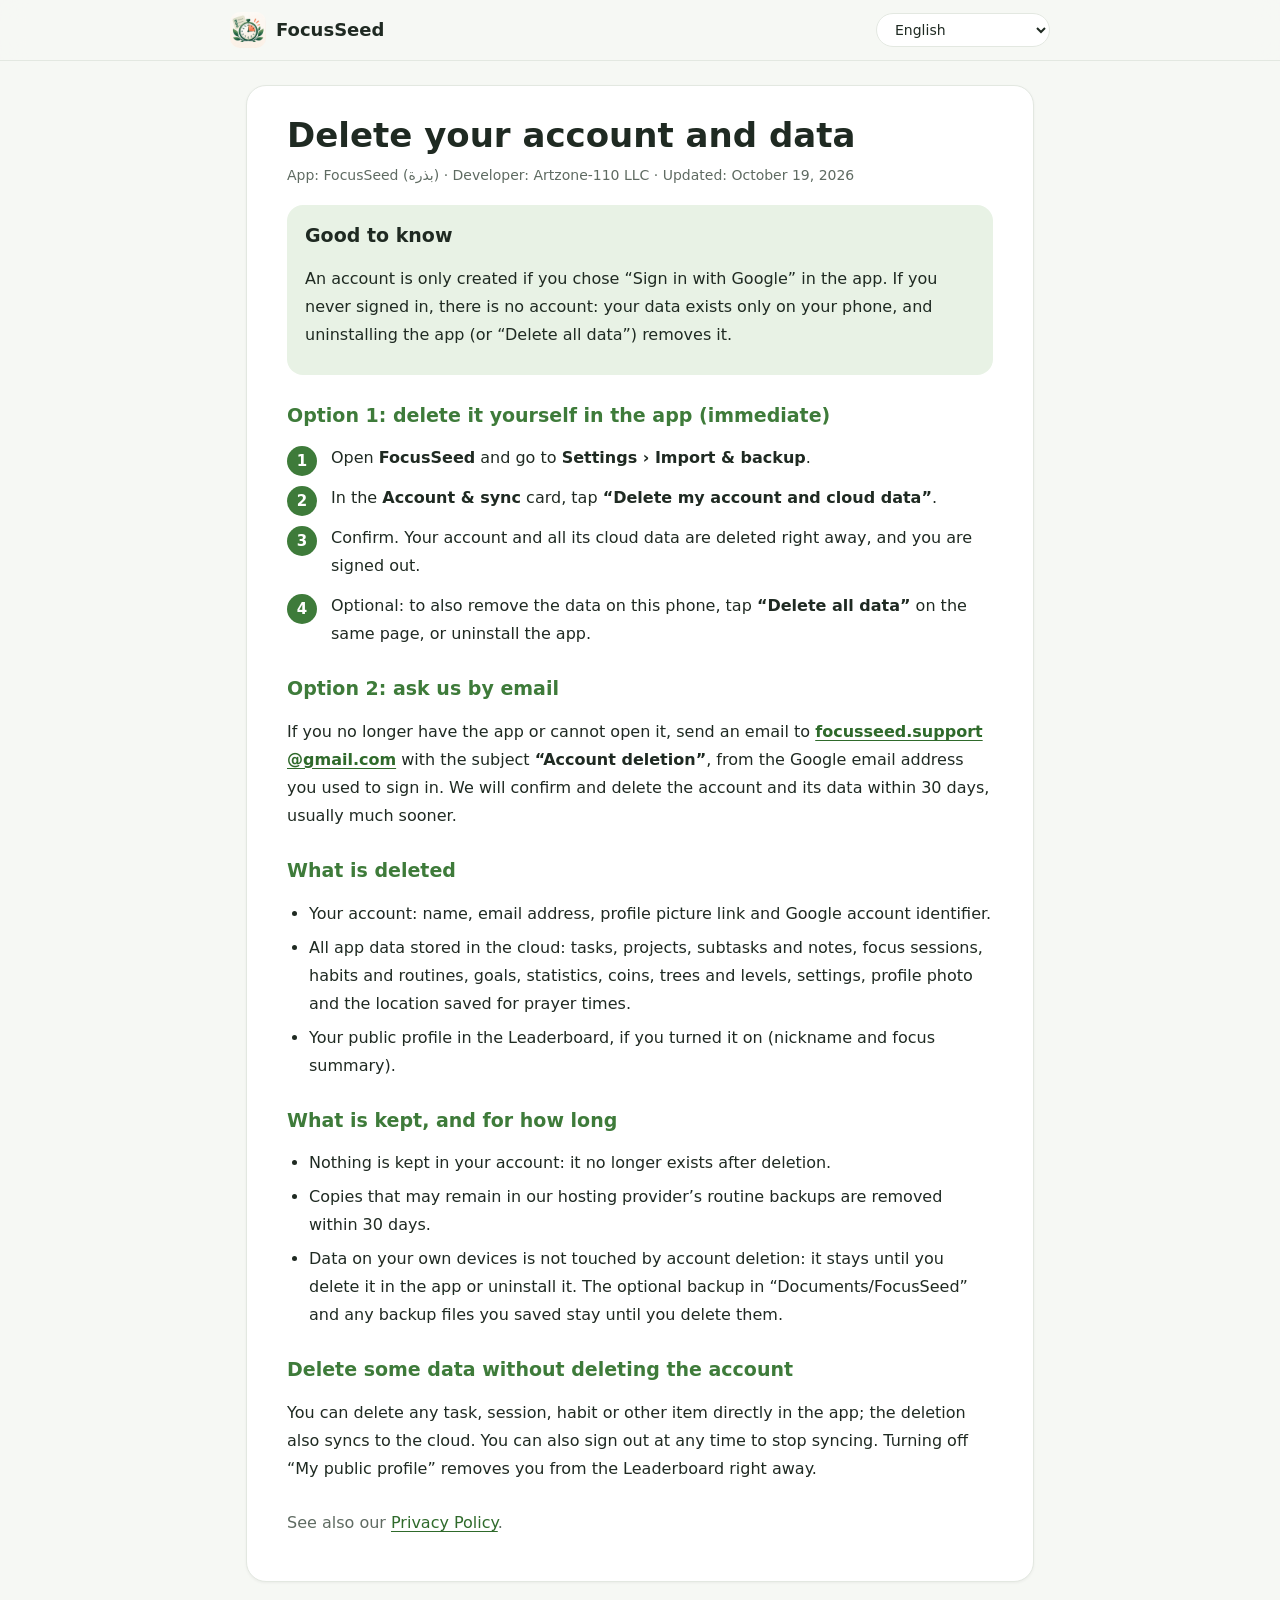
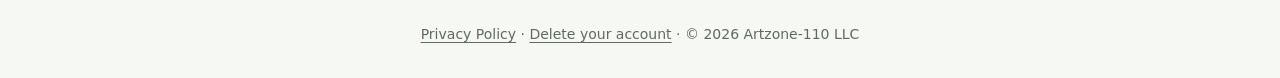
==== commit 49ea1c70: "Add files via upload" ====
--- a/delete-account.html
+++ b/delete-account.html
@@ -21,9 +21,9 @@
   <ol class="steps"><li>Open <b>FocusSeed</b> and go to <b>Settings › Import & backup</b>.</li><li>In the <b>Account & sync</b> card, tap <b>“Delete my account and cloud data”</b>.</li><li>Confirm. Your account and all its cloud data are deleted right away, and you are signed out.</li><li>Optional: to also remove the data on this phone, tap <b>“Delete all data”</b> on the same page, or uninstall the app.</li></ol>
   <h2>Option 2: ask us by email</h2>
   <p>If you no longer have the app or cannot open it, send an email to <a class="mail" href="mailto:focusseed.support@gmail.com?subject=FocusSeed%20account%20deletion">focusseed.support@gmail.com</a> with the subject <b>“Account deletion”</b>, from the Google email address you used to sign in. We will confirm and delete the account and its data within 30 days, usually much sooner.</p>
-  <h2>What is deleted</h2><ul><li>Your account: name, email address, profile picture link and Google account identifier.</li><li>All app data stored in the cloud: tasks, projects, subtasks and notes, focus sessions, habits and routines, goals, statistics, coins, trees and levels, settings, profile photo and the location saved for prayer times.</li></ul>
+  <h2>What is deleted</h2><ul><li>Your account: name, email address, profile picture link and Google account identifier.</li><li>All app data stored in the cloud: tasks, projects, subtasks and notes, focus sessions, habits and routines, goals, statistics, coins, trees and levels, settings, profile photo and the location saved for prayer times.</li><li>Your public profile in the Leaderboard, if you turned it on (nickname and focus summary).</li></ul>
   <h2>What is kept, and for how long</h2><ul><li>Nothing is kept in your account: it no longer exists after deletion.</li><li>Copies that may remain in our hosting provider’s routine backups are removed within 30 days.</li><li>Data on your own devices is not touched by account deletion: it stays until you delete it in the app or uninstall it. The optional backup in “Documents/FocusSeed” and any backup files you saved stay until you delete them.</li></ul>
-  <h2>Delete some data without deleting the account</h2><p>You can delete any task, session, habit or other item directly in the app; the deletion also syncs to the cloud. You can also sign out at any time to stop syncing.</p>
+  <h2>Delete some data without deleting the account</h2><p>You can delete any task, session, habit or other item directly in the app; the deletion also syncs to the cloud. You can also sign out at any time to stop syncing. Turning off “My public profile” removes you from the Leaderboard right away.</p>
   <p class="links">See also our <a href="privacy.html">Privacy Policy</a>.</p>
 </article>
 <article data-l="ar" lang="ar" dir="rtl">
@@ -34,9 +34,9 @@
   <ol class="steps"><li>افتح <b>بذرة</b> واذهب إلى <b>الإعدادات ← الاستيراد والنسخ الاحتياطي</b>.</li><li>في بطاقة <b>الحساب والمزامنة</b>، اضغط <b>«احذف حسابي وبياناتي من السحابة»</b>.</li><li>أكّد الحذف. يُحذف حسابك وكل بياناته السحابية فورًا، ويُسجَّل خروجك.</li><li>اختياري: لحذف البيانات الموجودة على هذا الجوال أيضًا، اضغط <b>«حذف جميع البيانات»</b> في الصفحة نفسها، أو أزل التطبيق.</li></ol>
   <h2>الطريقة الثانية: اطلب ذلك منا بالبريد</h2>
   <p>إن لم يعد التطبيق لديك أو لم تستطع فتحه، فأرسل رسالة إلى <a class="mail" href="mailto:focusseed.support@gmail.com?subject=FocusSeed%20account%20deletion">focusseed.support@gmail.com</a> بعنوان <b>«حذف الحساب»</b>، من بريد Google الذي سجّلت به الدخول. نؤكّد الطلب ونحذف الحساب وبياناته خلال 30 يومًا، وغالبًا أسرع بكثير.</p>
-  <h2>ما الذي يُحذف</h2><ul><li>حسابك: الاسم، والبريد الإلكتروني، ورابط صورة الملف، ومعرّف حساب Google.</li><li>كل بيانات التطبيق المحفوظة في السحابة: المهام والمشاريع ومهامها الفرعية وملاحظاتها، وجلسات التركيز، والعادات والروتين، والأهداف، والإحصائيات، والعملات والأشجار والمستويات، والإعدادات، وصورة الملف الشخصي، والموقع المحفوظ لمواقيت الصلاة.</li></ul>
+  <h2>ما الذي يُحذف</h2><ul><li>حسابك: الاسم، والبريد الإلكتروني، ورابط صورة الملف، ومعرّف حساب Google.</li><li>كل بيانات التطبيق المحفوظة في السحابة: المهام والمشاريع ومهامها الفرعية وملاحظاتها، وجلسات التركيز، والعادات والروتين، والأهداف، والإحصائيات، والعملات والأشجار والمستويات، والإعدادات، وصورة الملف الشخصي، والموقع المحفوظ لمواقيت الصلاة.</li><li>ملفك العام في لوحة الصدارة، إن كنت فعّلته (الاسم المستعار وملخص التركيز).</li></ul>
   <h2>ما الذي يبقى، وإلى متى</h2><ul><li>لا يبقى شيء في حسابك، فالحساب لا يعود موجودًا بعد الحذف.</li><li>أي نسخ قد تبقى في النسخ الاحتياطية الدورية لمزوّد الاستضافة تُزال خلال 30 يومًا.</li><li>حذف الحساب لا يمسّ البيانات على أجهزتك: تبقى حتى تحذفها من التطبيق أو تزيله. والنسخة الاختيارية في «المستندات/FocusSeed» وأي ملفات نسخ حفظتها تبقى حتى تحذفها بنفسك.</li></ul>
-  <h2>حذف بعض البيانات دون حذف الحساب</h2><p>تستطيع حذف أي مهمة أو جلسة أو عادة أو غيرها مباشرة من التطبيق، ويُطبَّق الحذف على السحابة أيضًا. ويمكنك تسجيل الخروج في أي وقت لإيقاف المزامنة.</p>
+  <h2>حذف بعض البيانات دون حذف الحساب</h2><p>تستطيع حذف أي مهمة أو جلسة أو عادة أو غيرها مباشرة من التطبيق، ويُطبَّق الحذف على السحابة أيضًا. ويمكنك تسجيل الخروج في أي وقت لإيقاف المزامنة. وإيقاف «ملفي العام» يزيلك من لوحة الصدارة فورًا.</p>
   <p class="links">راجع أيضًا <a href="privacy.html">سياسة الخصوصية</a>.</p>
 </article>
 <article data-l="es" lang="es" dir="ltr">
@@ -47,9 +47,9 @@
   <ol class="steps"><li>Abre <b>FocusSeed</b> y ve a <b>Ajustes › Importar y copia de seguridad</b>.</li><li>En la tarjeta <b>Cuenta y sincronización</b>, toca <b>«Eliminar mi cuenta y mis datos en la nube»</b>.</li><li>Confirma. Tu cuenta y todos sus datos en la nube se eliminan al momento y se cierra tu sesión.</li><li>Opcional: para borrar también los datos de este teléfono, toca <b>«Borrar todos los datos»</b> en la misma página, o desinstala la app.</li></ol>
   <h2>Opción 2: pídenoslo por correo</h2>
   <p>Si ya no tienes la app o no puedes abrirla, escribe a <a class="mail" href="mailto:focusseed.support@gmail.com?subject=FocusSeed%20account%20deletion">focusseed.support@gmail.com</a> con el asunto <b>«Eliminación de cuenta»</b>, desde el correo de Google con el que iniciaste sesión. Confirmaremos la solicitud y eliminaremos la cuenta y sus datos en un plazo de 30 días, normalmente mucho antes.</p>
-  <h2>Qué se elimina</h2><ul><li>Tu cuenta: nombre, dirección de correo, enlace de la foto de perfil e identificador de la cuenta de Google.</li><li>Todos los datos de la app guardados en la nube: tareas, proyectos, subtareas y notas, sesiones de enfoque, hábitos y rutinas, metas, estadísticas, monedas, árboles y niveles, ajustes, foto de perfil y la ubicación guardada para los horarios de oración.</li></ul>
+  <h2>Qué se elimina</h2><ul><li>Tu cuenta: nombre, dirección de correo, enlace de la foto de perfil e identificador de la cuenta de Google.</li><li>Todos los datos de la app guardados en la nube: tareas, proyectos, subtareas y notas, sesiones de enfoque, hábitos y rutinas, metas, estadísticas, monedas, árboles y niveles, ajustes, foto de perfil y la ubicación guardada para los horarios de oración.</li><li>Tu perfil público en la Clasificación, si lo activaste (apodo y resumen de enfoque).</li></ul>
   <h2>Qué se conserva y durante cuánto tiempo</h2><ul><li>No se conserva nada en tu cuenta: deja de existir tras la eliminación.</li><li>Las copias que pudieran quedar en las copias de seguridad periódicas de nuestro proveedor de alojamiento se eliminan en un plazo de 30 días.</li><li>Eliminar la cuenta no afecta a los datos de tus propios dispositivos: se conservan hasta que los borres en la app o la desinstales. La copia opcional en «Documents/FocusSeed» y los archivos de copia que hayas guardado se conservan hasta que los borres.</li></ul>
-  <h2>Borrar algunos datos sin eliminar la cuenta</h2><p>Puedes borrar cualquier tarea, sesión, hábito u otro elemento directamente en la app; el borrado también se sincroniza con la nube. Además, puedes cerrar sesión cuando quieras para dejar de sincronizar.</p>
+  <h2>Borrar algunos datos sin eliminar la cuenta</h2><p>Puedes borrar cualquier tarea, sesión, hábito u otro elemento directamente en la app; el borrado también se sincroniza con la nube. Además, puedes cerrar sesión cuando quieras para dejar de sincronizar. Al desactivar «Mi perfil público» desapareces de la Clasificación al instante.</p>
   <p class="links">Consulta también nuestra <a href="privacy.html">Política de privacidad</a>.</p>
 </article>
 <article data-l="fr" lang="fr" dir="ltr">
@@ -60,9 +60,9 @@
   <ol class="steps"><li>Ouvrez <b>FocusSeed</b> et allez dans <b>Réglages › Importation et sauvegarde</b>.</li><li>Dans la carte <b>Compte et synchronisation</b>, touchez <b>« Supprimer mon compte et mes données en ligne »</b>.</li><li>Confirmez. Votre compte et toutes ses données en ligne sont supprimés immédiatement, et vous êtes déconnecté.</li><li>Facultatif : pour effacer aussi les données de ce téléphone, touchez <b>« Supprimer toutes les données »</b> sur la même page, ou désinstallez l’app.</li></ol>
   <h2>Option 2 : nous le demander par e-mail</h2>
   <p>Si vous n’avez plus l’app ou ne pouvez pas l’ouvrir, écrivez à <a class="mail" href="mailto:focusseed.support@gmail.com?subject=FocusSeed%20account%20deletion">focusseed.support@gmail.com</a> avec l’objet <b>« Suppression du compte »</b>, depuis l’adresse Google utilisée pour vous connecter. Nous confirmerons la demande et supprimerons le compte et ses données sous 30 jours, en général bien plus tôt.</p>
-  <h2>Ce qui est supprimé</h2><ul><li>Votre compte : nom, adresse e-mail, lien de la photo de profil et identifiant de compte Google.</li><li>Toutes les données de l’app stockées en ligne : tâches, projets, sous-tâches et notes, séances de concentration, habitudes et routines, objectifs, statistiques, pièces, arbres et niveaux, réglages, photo de profil et position enregistrée pour les heures de prière.</li></ul>
+  <h2>Ce qui est supprimé</h2><ul><li>Votre compte : nom, adresse e-mail, lien de la photo de profil et identifiant de compte Google.</li><li>Toutes les données de l’app stockées en ligne : tâches, projets, sous-tâches et notes, séances de concentration, habitudes et routines, objectifs, statistiques, pièces, arbres et niveaux, réglages, photo de profil et position enregistrée pour les heures de prière.</li><li>Votre profil public dans le Classement, si vous l’aviez activé (pseudo et résumé de concentration).</li></ul>
   <h2>Ce qui est conservé, et pendant combien de temps</h2><ul><li>Rien n’est conservé dans votre compte : il n’existe plus après la suppression.</li><li>Les copies éventuelles dans les sauvegardes régulières de notre hébergeur sont effacées sous 30 jours.</li><li>La suppression du compte ne touche pas aux données de vos propres appareils : elles restent jusqu’à ce que vous les supprimiez dans l’app ou la désinstalliez. La sauvegarde facultative dans « Documents/FocusSeed » et les fichiers de sauvegarde que vous avez enregistrés restent jusqu’à ce que vous les supprimiez.</li></ul>
-  <h2>Supprimer certaines données sans supprimer le compte</h2><p>Vous pouvez supprimer une tâche, une séance, une habitude ou tout autre élément directement dans l’app ; la suppression est aussi synchronisée en ligne. Vous pouvez également vous déconnecter à tout moment pour arrêter la synchronisation.</p>
+  <h2>Supprimer certaines données sans supprimer le compte</h2><p>Vous pouvez supprimer une tâche, une séance, une habitude ou tout autre élément directement dans l’app ; la suppression est aussi synchronisée en ligne. Vous pouvez également vous déconnecter à tout moment pour arrêter la synchronisation. Désactiver « Mon profil public » vous retire du Classement immédiatement.</p>
   <p class="links">Voir aussi notre <a href="privacy.html">Politique de confidentialité</a>.</p>
 </article>
 <article data-l="pt" lang="pt" dir="ltr">
@@ -73,9 +73,9 @@
   <ol class="steps"><li>Abra o <b>FocusSeed</b> e vá em <b>Configurações › Importação e backup</b>.</li><li>No cartão <b>Conta e sincronização</b>, toque em <b>«Excluir minha conta e dados na nuvem»</b>.</li><li>Confirme. Sua conta e todos os dados na nuvem são excluídos na hora, e você sai da conta.</li><li>Opcional: para apagar também os dados deste celular, toque em <b>«Apagar todos os dados»</b> na mesma página, ou desinstale o app.</li></ol>
   <h2>Opção 2: peça por e-mail</h2>
   <p>Se você não tem mais o app ou não consegue abri-lo, envie um e-mail para <a class="mail" href="mailto:focusseed.support@gmail.com?subject=FocusSeed%20account%20deletion">focusseed.support@gmail.com</a> com o assunto <b>«Exclusão de conta»</b>, a partir do e-mail do Google que você usou para entrar. Confirmaremos o pedido e excluiremos a conta e seus dados em até 30 dias, geralmente bem antes.</p>
-  <h2>O que é excluído</h2><ul><li>Sua conta: nome, endereço de e-mail, link da foto de perfil e identificador da conta Google.</li><li>Todos os dados do app guardados na nuvem: tarefas, projetos, subtarefas e notas, sessões de foco, hábitos e rotinas, metas, estatísticas, moedas, árvores e níveis, configurações, foto de perfil e a localização salva para os horários de oração.</li></ul>
+  <h2>O que é excluído</h2><ul><li>Sua conta: nome, endereço de e-mail, link da foto de perfil e identificador da conta Google.</li><li>Todos os dados do app guardados na nuvem: tarefas, projetos, subtarefas e notas, sessões de foco, hábitos e rotinas, metas, estatísticas, moedas, árvores e níveis, configurações, foto de perfil e a localização salva para os horários de oração.</li><li>Seu perfil público no Ranking, se você o ativou (apelido e resumo de foco).</li></ul>
   <h2>O que é mantido, e por quanto tempo</h2><ul><li>Nada é mantido na sua conta: ela deixa de existir após a exclusão.</li><li>Cópias que possam permanecer nos backups de rotina do nosso provedor de hospedagem são removidas em até 30 dias.</li><li>A exclusão da conta não afeta os dados dos seus próprios aparelhos: eles ficam até você apagá-los no app ou desinstalá-lo. O backup opcional em «Documents/FocusSeed» e os arquivos de backup que você salvou ficam até você apagá-los.</li></ul>
-  <h2>Apagar alguns dados sem excluir a conta</h2><p>Você pode apagar qualquer tarefa, sessão, hábito ou outro item diretamente no app; a exclusão também é sincronizada com a nuvem. Você também pode sair da conta a qualquer momento para parar de sincronizar.</p>
+  <h2>Apagar alguns dados sem excluir a conta</h2><p>Você pode apagar qualquer tarefa, sessão, hábito ou outro item diretamente no app; a exclusão também é sincronizada com a nuvem. Você também pode sair da conta a qualquer momento para parar de sincronizar. Desativar “Meu perfil público” tira você do Ranking na hora.</p>
   <p class="links">Veja também nossa <a href="privacy.html">Política de Privacidade</a>.</p>
 </article>
 <article data-l="it" lang="it" dir="ltr">
@@ -86,9 +86,9 @@
   <ol class="steps"><li>Apri <b>FocusSeed</b> e vai in <b>Impostazioni › Importazione e backup</b>.</li><li>Nella scheda <b>Account e sincronizzazione</b>, tocca <b>«Elimina il mio account e i dati nel cloud»</b>.</li><li>Conferma. L’account e tutti i suoi dati nel cloud vengono eliminati subito e viene effettuata l’uscita.</li><li>Facoltativo: per eliminare anche i dati di questo telefono, tocca <b>«Elimina tutti i dati»</b> nella stessa pagina, oppure disinstalla l’app.</li></ol>
   <h2>Opzione 2: chiedicelo via e-mail</h2>
   <p>Se non hai più l’app o non riesci ad aprirla, scrivi a <a class="mail" href="mailto:focusseed.support@gmail.com?subject=FocusSeed%20account%20deletion">focusseed.support@gmail.com</a> con oggetto <b>«Eliminazione account»</b>, dall’indirizzo Google usato per accedere. Confermeremo la richiesta ed elimineremo l’account e i suoi dati entro 30 giorni, di solito molto prima.</p>
-  <h2>Cosa viene eliminato</h2><ul><li>Il tuo account: nome, indirizzo e-mail, link alla foto del profilo e identificativo dell’account Google.</li><li>Tutti i dati dell’app salvati nel cloud: attività, progetti, sotto-attività e note, sessioni di concentrazione, abitudini e routine, obiettivi, statistiche, monete, alberi e livelli, impostazioni, foto del profilo e posizione salvata per gli orari di preghiera.</li></ul>
+  <h2>Cosa viene eliminato</h2><ul><li>Il tuo account: nome, indirizzo e-mail, link alla foto del profilo e identificativo dell’account Google.</li><li>Tutti i dati dell’app salvati nel cloud: attività, progetti, sotto-attività e note, sessioni di concentrazione, abitudini e routine, obiettivi, statistiche, monete, alberi e livelli, impostazioni, foto del profilo e posizione salvata per gli orari di preghiera.</li><li>Il tuo profilo pubblico nella Classifica, se lo avevi attivato (nickname e riepilogo della concentrazione).</li></ul>
   <h2>Cosa viene conservato, e per quanto tempo</h2><ul><li>Nell’account non resta nulla: dopo l’eliminazione non esiste più.</li><li>Eventuali copie rimaste nei backup periodici del nostro fornitore di hosting vengono rimosse entro 30 giorni.</li><li>L’eliminazione dell’account non tocca i dati sui tuoi dispositivi: restano finché non li elimini nell’app o la disinstalli. Il backup facoltativo in «Documents/FocusSeed» e i file di backup che hai salvato restano finché non li elimini.</li></ul>
-  <h2>Eliminare alcuni dati senza eliminare l’account</h2><p>Puoi eliminare qualsiasi attività, sessione, abitudine o altro elemento direttamente nell’app; l’eliminazione viene sincronizzata anche nel cloud. Puoi anche uscire dall’account in qualsiasi momento per interrompere la sincronizzazione.</p>
+  <h2>Eliminare alcuni dati senza eliminare l’account</h2><p>Puoi eliminare qualsiasi attività, sessione, abitudine o altro elemento direttamente nell’app; l’eliminazione viene sincronizzata anche nel cloud. Puoi anche uscire dall’account in qualsiasi momento per interrompere la sincronizzazione. Disattivando «Il mio profilo pubblico» esci subito dalla Classifica.</p>
   <p class="links">Consulta anche la nostra <a href="privacy.html">Informativa sulla privacy</a>.</p>
 </article>
 <article data-l="de" lang="de" dir="ltr">
@@ -99,9 +99,9 @@
   <ol class="steps"><li>Öffne <b>FocusSeed</b> und gehe zu <b>Einstellungen › Import & Sicherung</b>.</li><li>Tippe in der Karte <b>Konto & Synchronisierung</b> auf <b>„Konto und Cloud-Daten löschen“</b>.</li><li>Bestätige. Dein Konto und alle zugehörigen Cloud-Daten werden sofort gelöscht, und du wirst abgemeldet.</li><li>Optional: Um auch die Daten auf diesem Handy zu entfernen, tippe auf derselben Seite auf <b>„Alle Daten löschen“</b> oder deinstalliere die App.</li></ol>
   <h2>Möglichkeit 2: per E-Mail bei uns anfragen</h2>
   <p>Wenn du die App nicht mehr hast oder nicht öffnen kannst, schreib eine E-Mail an <a class="mail" href="mailto:focusseed.support@gmail.com?subject=FocusSeed%20account%20deletion">focusseed.support@gmail.com</a> mit dem Betreff <b>„Kontolöschung“</b>, und zwar von der Google-Adresse, mit der du dich angemeldet hast. Wir bestätigen die Anfrage und löschen das Konto und seine Daten innerhalb von 30 Tagen, meist deutlich schneller.</p>
-  <h2>Was gelöscht wird</h2><ul><li>Dein Konto: Name, E-Mail-Adresse, Link zum Profilbild und Google-Kontokennung.</li><li>Alle in der Cloud gespeicherten App-Daten: Aufgaben, Projekte, Unteraufgaben und Notizen, Fokussitzungen, Gewohnheiten und Routinen, Ziele, Statistiken, Münzen, Bäume und Level, Einstellungen, Profilbild und der für die Gebetszeiten gespeicherte Standort.</li></ul>
+  <h2>Was gelöscht wird</h2><ul><li>Dein Konto: Name, E-Mail-Adresse, Link zum Profilbild und Google-Kontokennung.</li><li>Alle in der Cloud gespeicherten App-Daten: Aufgaben, Projekte, Unteraufgaben und Notizen, Fokussitzungen, Gewohnheiten und Routinen, Ziele, Statistiken, Münzen, Bäume und Level, Einstellungen, Profilbild und der für die Gebetszeiten gespeicherte Standort.</li><li>Dein öffentliches Profil in der Bestenliste, falls du es eingeschaltet hattest (Spitzname und Fokus-Zusammenfassung).</li></ul>
   <h2>Was erhalten bleibt, und wie lange</h2><ul><li>In deinem Konto bleibt nichts: Nach der Löschung existiert es nicht mehr.</li><li>Kopien, die in den regelmäßigen Sicherungen unseres Hosting-Anbieters verbleiben könnten, werden innerhalb von 30 Tagen entfernt.</li><li>Die Kontolöschung berührt die Daten auf deinen eigenen Geräten nicht: Sie bleiben, bis du sie in der App löschst oder die App deinstallierst. Die optionale Sicherung in „Documents/FocusSeed“ und gespeicherte Sicherungsdateien bleiben, bis du sie löschst.</li></ul>
-  <h2>Einzelne Daten löschen, ohne das Konto zu löschen</h2><p>Du kannst jede Aufgabe, Sitzung, Gewohnheit oder andere Einträge direkt in der App löschen; die Löschung wird auch in der Cloud synchronisiert. Außerdem kannst du dich jederzeit abmelden, um die Synchronisierung zu beenden.</p>
+  <h2>Einzelne Daten löschen, ohne das Konto zu löschen</h2><p>Du kannst jede Aufgabe, Sitzung, Gewohnheit oder andere Einträge direkt in der App löschen; die Löschung wird auch in der Cloud synchronisiert. Außerdem kannst du dich jederzeit abmelden, um die Synchronisierung zu beenden. Wenn du „Mein öffentliches Profil“ ausschaltest, verschwindest du sofort aus der Bestenliste.</p>
   <p class="links">Siehe auch unsere <a href="privacy.html">Datenschutzerklärung</a>.</p>
 </article>
 <article data-l="ru" lang="ru" dir="ltr">
@@ -112,9 +112,9 @@
   <ol class="steps"><li>Откройте <b>FocusSeed</b> и перейдите в <b>Настройки › Импорт и резервные копии</b>.</li><li>В карточке <b>Аккаунт и синхронизация</b> нажмите <b>«Удалить аккаунт и данные в облаке»</b>.</li><li>Подтвердите. Аккаунт и все его данные в облаке удаляются сразу, и вы выходите из системы.</li><li>По желанию: чтобы удалить и данные на этом телефоне, нажмите <b>«Удалить все данные»</b> на той же странице или удалите приложение.</li></ol>
   <h2>Способ 2: написать нам по электронной почте</h2>
   <p>Если приложения у вас больше нет или его не удаётся открыть, напишите на <a class="mail" href="mailto:focusseed.support@gmail.com?subject=FocusSeed%20account%20deletion">focusseed.support@gmail.com</a> с темой <b>«Удаление аккаунта»</b> с того адреса Google, через который вы входили. Мы подтвердим запрос и удалим аккаунт и его данные в течение 30 дней, обычно намного быстрее.</p>
-  <h2>Что удаляется</h2><ul><li>Ваш аккаунт: имя, адрес электронной почты, ссылка на фото профиля и идентификатор аккаунта Google.</li><li>Все данные приложения в облаке: задачи, проекты, подзадачи и заметки, сессии фокуса, привычки и ритуалы, цели, статистика, монеты, деревья и уровни, настройки, фото профиля и сохранённое местоположение для времени намаза.</li></ul>
+  <h2>Что удаляется</h2><ul><li>Ваш аккаунт: имя, адрес электронной почты, ссылка на фото профиля и идентификатор аккаунта Google.</li><li>Все данные приложения в облаке: задачи, проекты, подзадачи и заметки, сессии фокуса, привычки и ритуалы, цели, статистика, монеты, деревья и уровни, настройки, фото профиля и сохранённое местоположение для времени намаза.</li><li>Ваш публичный профиль в разделе «Рейтинг», если вы его включали (ник и сводка фокуса).</li></ul>
   <h2>Что сохраняется и как долго</h2><ul><li>В аккаунте ничего не остаётся: после удаления он больше не существует.</li><li>Копии, которые могут остаться в регулярных резервных копиях хостинг-провайдера, удаляются в течение 30 дней.</li><li>Удаление аккаунта не затрагивает данные на ваших устройствах: они остаются, пока вы не удалите их в приложении или не удалите само приложение. Необязательная копия в «Documents/FocusSeed» и сохранённые вами файлы резервных копий остаются, пока вы их не удалите.</li></ul>
-  <h2>Удалить часть данных, не удаляя аккаунт</h2><p>Любую задачу, сессию, привычку или другой элемент можно удалить прямо в приложении — удаление синхронизируется и с облаком. Кроме того, вы можете в любой момент выйти из аккаунта, чтобы остановить синхронизацию.</p>
+  <h2>Удалить часть данных, не удаляя аккаунт</h2><p>Любую задачу, сессию, привычку или другой элемент можно удалить прямо в приложении — удаление синхронизируется и с облаком. Кроме того, вы можете в любой момент выйти из аккаунта, чтобы остановить синхронизацию. Если выключить «Мой публичный профиль», вы сразу исчезнете из раздела «Рейтинг».</p>
   <p class="links">См. также нашу <a href="privacy.html">Политику конфиденциальности</a>.</p>
 </article>
 <article data-l="tr" lang="tr" dir="ltr">
@@ -125,9 +125,9 @@
   <ol class="steps"><li><b>FocusSeed</b>’i aç ve <b>Ayarlar › İçe aktarma ve yedekleme</b> bölümüne git.</li><li><b>Hesap ve eşitleme</b> kartında <b>«Hesabımı ve buluttaki verilerimi sil»</b> düğmesine dokun.</li><li>Onayla. Hesabın ve buluttaki tüm verileri hemen silinir ve oturumun kapanır.</li><li>İsteğe bağlı: bu telefondaki verileri de silmek için aynı sayfada <b>«Tüm verileri sil»</b> düğmesine dokun ya da uygulamayı kaldır.</li></ol>
   <h2>2. yol: bizden e-postayla iste</h2>
   <p>Uygulama artık sende değilse ya da açamıyorsan, giriş yaptığın Google e-posta adresinden <a class="mail" href="mailto:focusseed.support@gmail.com?subject=FocusSeed%20account%20deletion">focusseed.support@gmail.com</a> adresine <b>«Hesap silme»</b> konulu bir e-posta gönder. Talebi onaylar, hesabı ve verilerini 30 gün içinde, genellikle çok daha erken sileriz.</p>
-  <h2>Neler silinir</h2><ul><li>Hesabın: ad, e-posta adresi, profil resmi bağlantısı ve Google hesap kimliği.</li><li>Bulutta saklanan tüm uygulama verileri: görevler, projeler, alt görevler ve notlar, odak oturumları, alışkanlıklar ve rutinler, hedefler, istatistikler, paralar, ağaçlar ve seviyeler, ayarlar, profil fotoğrafı ve namaz vakitleri için kaydedilen konum.</li></ul>
+  <h2>Neler silinir</h2><ul><li>Hesabın: ad, e-posta adresi, profil resmi bağlantısı ve Google hesap kimliği.</li><li>Bulutta saklanan tüm uygulama verileri: görevler, projeler, alt görevler ve notlar, odak oturumları, alışkanlıklar ve rutinler, hedefler, istatistikler, paralar, ağaçlar ve seviyeler, ayarlar, profil fotoğrafı ve namaz vakitleri için kaydedilen konum.</li><li>Açtıysan Liderlik tablosu içindeki herkese açık profilin (takma ad ve odak özeti).</li></ul>
   <h2>Neler kalır ve ne kadar süre</h2><ul><li>Hesabında hiçbir şey kalmaz: silindikten sonra artık yoktur.</li><li>Barındırma sağlayıcımızın düzenli yedeklerinde kalabilecek kopyalar 30 gün içinde kaldırılır.</li><li>Hesap silme kendi cihazlarındaki verilere dokunmaz: onları uygulamada silene ya da uygulamayı kaldırana kadar kalırlar. «Documents/FocusSeed» içindeki isteğe bağlı yedek ve kaydettiğin yedek dosyaları sen silene kadar kalır.</li></ul>
-  <h2>Hesabı silmeden bazı verileri silmek</h2><p>Herhangi bir görevi, oturumu, alışkanlığı ya da başka bir öğeyi doğrudan uygulamada silebilirsin; silme işlemi buluta da eşitlenir. Ayrıca eşitlemeyi durdurmak için istediğin an oturumu kapatabilirsin.</p>
+  <h2>Hesabı silmeden bazı verileri silmek</h2><p>Herhangi bir görevi, oturumu, alışkanlığı ya da başka bir öğeyi doğrudan uygulamada silebilirsin; silme işlemi buluta da eşitlenir. Ayrıca eşitlemeyi durdurmak için istediğin an oturumu kapatabilirsin. “Herkese açık profilim” seçeneğini kapatmak seni Liderlik tablosu içinden hemen çıkarır.</p>
   <p class="links">Ayrıca <a href="privacy.html">Gizlilik Politikamıza</a> bak.</p>
 </article>
 <article data-l="id" lang="id" dir="ltr">
@@ -138,9 +138,9 @@
   <ol class="steps"><li>Buka <b>FocusSeed</b> lalu masuk ke <b>Pengaturan › Impor & cadangan</b>.</li><li>Di kartu <b>Akun & sinkronisasi</b>, ketuk <b>«Hapus akun dan data cloud saya»</b>.</li><li>Konfirmasi. Akun dan semua data cloud-nya langsung dihapus, dan kamu keluar dari akun.</li><li>Opsional: untuk menghapus juga data di ponsel ini, ketuk <b>«Hapus semua data»</b> di halaman yang sama, atau copot aplikasinya.</li></ol>
   <h2>Cara 2: minta kepada kami lewat email</h2>
   <p>Jika aplikasinya sudah tidak ada atau tidak bisa dibuka, kirim email ke <a class="mail" href="mailto:focusseed.support@gmail.com?subject=FocusSeed%20account%20deletion">focusseed.support@gmail.com</a> dengan subjek <b>«Penghapusan akun»</b> dari alamat Google yang kamu pakai untuk masuk. Kami akan mengonfirmasi permintaan dan menghapus akun beserta datanya dalam 30 hari, biasanya jauh lebih cepat.</p>
-  <h2>Apa yang dihapus</h2><ul><li>Akunmu: nama, alamat email, tautan foto profil, dan pengenal akun Google.</li><li>Semua data aplikasi yang disimpan di cloud: tugas, proyek, subtugas dan catatan, sesi fokus, kebiasaan dan rutinitas, tujuan, statistik, koin, pohon dan level, pengaturan, foto profil, dan lokasi yang disimpan untuk waktu salat.</li></ul>
+  <h2>Apa yang dihapus</h2><ul><li>Akunmu: nama, alamat email, tautan foto profil, dan pengenal akun Google.</li><li>Semua data aplikasi yang disimpan di cloud: tugas, proyek, subtugas dan catatan, sesi fokus, kebiasaan dan rutinitas, tujuan, statistik, koin, pohon dan level, pengaturan, foto profil, dan lokasi yang disimpan untuk waktu salat.</li><li>Profil publikmu di Papan peringkat, jika kamu mengaktifkannya (nama panggilan dan ringkasan fokus).</li></ul>
   <h2>Apa yang tetap disimpan, dan berapa lama</h2><ul><li>Tidak ada yang tersisa di akunmu: akun tidak ada lagi setelah dihapus.</li><li>Salinan yang mungkin tersisa di cadangan rutin penyedia hosting kami dihapus dalam 30 hari.</li><li>Penghapusan akun tidak menyentuh data di perangkatmu sendiri: data itu tetap ada sampai kamu menghapusnya di aplikasi atau mencopot aplikasinya. Cadangan opsional di «Documents/FocusSeed» dan file cadangan yang kamu simpan tetap ada sampai kamu menghapusnya.</li></ul>
-  <h2>Menghapus sebagian data tanpa menghapus akun</h2><p>Kamu bisa menghapus tugas, sesi, kebiasaan, atau item lain langsung di aplikasi; penghapusan itu juga tersinkron ke cloud. Kamu juga bisa keluar dari akun kapan saja untuk menghentikan sinkronisasi.</p>
+  <h2>Menghapus sebagian data tanpa menghapus akun</h2><p>Kamu bisa menghapus tugas, sesi, kebiasaan, atau item lain langsung di aplikasi; penghapusan itu juga tersinkron ke cloud. Kamu juga bisa keluar dari akun kapan saja untuk menghentikan sinkronisasi. Menonaktifkan “Profil publik saya” langsung mengeluarkanmu dari Papan peringkat.</p>
   <p class="links">Lihat juga <a href="privacy.html">Kebijakan Privasi</a> kami.</p>
 </article>
 <article data-l="zh" lang="zh" dir="ltr">
@@ -151,9 +151,9 @@
   <ol class="steps"><li>打开 <b>FocusSeed</b>，进入 <b>设置 › 导入与备份</b>。</li><li>在 <b>账户与同步</b> 卡片中，点按 <b>「删除我的账户和云端数据」</b>。</li><li>确认后，你的账户及其全部云端数据会立即删除，并自动退出登录。</li><li>可选：若要同时删除此手机上的数据，请在同一页面点按 <b>「删除所有数据」</b>，或卸载应用。</li></ol>
   <h2>方法二：通过邮件向我们申请</h2>
   <p>如果你已不再拥有本应用或无法打开它，请使用你登录时所用的 Google 邮箱，向 <a class="mail" href="mailto:focusseed.support@gmail.com?subject=FocusSeed%20account%20deletion">focusseed.support@gmail.com</a> 发送主题为 <b>「删除账户」</b> 的邮件。我们会确认申请，并在 30 天内（通常会快得多）删除该账户及其数据。</p>
-  <h2>会删除哪些内容</h2><ul><li>你的账户：姓名、电子邮件地址、头像链接和 Google 账户标识符。</li><li>存储在云端的全部应用数据：任务、项目、子任务和备注、专注记录、习惯和例行程序、目标、统计、金币、树木和等级、设置、头像，以及为计算礼拜时间而保存的位置。</li></ul>
+  <h2>会删除哪些内容</h2><ul><li>你的账户：姓名、电子邮件地址、头像链接和 Google 账户标识符。</li><li>存储在云端的全部应用数据：任务、项目、子任务和备注、专注记录、习惯和例行程序、目标、统计、金币、树木和等级、设置、头像，以及为计算礼拜时间而保存的位置。</li><li>你在“排行榜”中的公开资料（如果你曾开启）：昵称和专注摘要。</li></ul>
   <h2>会保留哪些内容，保留多久</h2><ul><li>账户中不会保留任何内容：删除后该账户即不复存在。</li><li>托管服务商例行备份中可能残留的副本会在 30 天内清除。</li><li>删除账户不会影响你自己设备上的数据：它们会一直保留，直到你在应用中删除或卸载应用。「Documents/FocusSeed」中的可选备份和你保存的备份文件会保留到你自行删除。</li></ul>
-  <h2>不删除账户，只删除部分数据</h2><p>你可以直接在应用中删除任何任务、专注记录、习惯或其他项目，删除操作也会同步到云端。你也可以随时退出登录以停止同步。</p>
+  <h2>不删除账户，只删除部分数据</h2><p>你可以直接在应用中删除任何任务、专注记录、习惯或其他项目，删除操作也会同步到云端。你也可以随时退出登录以停止同步。关闭“我的公开资料”后，你会立即从“排行榜”中移除。</p>
   <p class="links">另请参阅我们的<a href="privacy.html">隐私政策</a>。</p>
 </article>
 <article data-l="ja" lang="ja" dir="ltr">
@@ -164,9 +164,9 @@
   <ol class="steps"><li><b>FocusSeed</b> を開き、<b>設定 › インポートとバックアップ</b> に進みます。</li><li><b>アカウントと同期</b> のカードで、<b>「アカウントとクラウドのデータを削除」</b>をタップします。</li><li>確認します。アカウントとそのクラウドの全データがすぐに削除され、ログアウトされます。</li><li>任意：このスマートフォンのデータも消すには、同じページの<b>「すべてのデータを削除」</b>をタップするか、アプリをアンインストールします。</li></ol>
   <h2>方法2：メールで依頼する</h2>
   <p>アプリがもう手元にない、または開けない場合は、ログインに使った Google のメールアドレスから <a class="mail" href="mailto:focusseed.support@gmail.com?subject=FocusSeed%20account%20deletion">focusseed.support@gmail.com</a> 宛てに、件名 <b>「アカウント削除」</b> でメールをお送りください。依頼を確認し、30日以内（通常はもっと早く）にアカウントとそのデータを削除します。</p>
-  <h2>削除されるもの</h2><ul><li>アカウント：名前、メールアドレス、プロフィール画像のリンク、Google アカウントの識別子。</li><li>クラウドに保存されたアプリのすべてのデータ：タスク、プロジェクト、サブタスクとメモ、集中セッション、習慣とルーティン、目標、統計、コイン、木とレベル、設定、プロフィール写真、礼拝時刻のために保存した位置情報。</li></ul>
+  <h2>削除されるもの</h2><ul><li>アカウント：名前、メールアドレス、プロフィール画像のリンク、Google アカウントの識別子。</li><li>クラウドに保存されたアプリのすべてのデータ：タスク、プロジェクト、サブタスクとメモ、集中セッション、習慣とルーティン、目標、統計、コイン、木とレベル、設定、プロフィール写真、礼拝時刻のために保存した位置情報。</li><li>「ランキング」の公開プロフィール（オンにしていた場合）：ニックネームと集中時間の要約。</li></ul>
   <h2>残るもの、そしてその期間</h2><ul><li>アカウントには何も残りません。削除後、アカウントは存在しなくなります。</li><li>ホスティング事業者の定期バックアップに残る可能性のあるコピーは、30日以内に消去されます。</li><li>アカウントを削除しても、あなた自身の端末のデータには影響しません。アプリで削除するかアンインストールするまで残ります。「Documents/FocusSeed」の任意のバックアップと、保存したバックアップファイルは、あなたが削除するまで残ります。</li></ul>
-  <h2>アカウントを残したまま一部のデータを削除する</h2><p>タスク、セッション、習慣などは、アプリ内で個別に削除できます。削除はクラウドにも同期されます。また、いつでもログアウトして同期を止められます。</p>
+  <h2>アカウントを残したまま一部のデータを削除する</h2><p>タスク、セッション、習慣などは、アプリ内で個別に削除できます。削除はクラウドにも同期されます。また、いつでもログアウトして同期を止められます。「公開プロフィール」をオフにすると、すぐに「ランキング」から外れます。</p>
   <p class="links"><a href="privacy.html">プライバシーポリシー</a>もあわせてご覧ください。</p>
 </article>
 <article data-l="ko" lang="ko" dir="ltr">
@@ -177,9 +177,9 @@
   <ol class="steps"><li><b>FocusSeed</b>를 열고 <b>설정 › 가져오기 및 백업</b>로 이동하세요.</li><li><b>계정 및 동기화</b> 카드에서 <b>「내 계정과 클라우드 데이터 삭제」</b>을 누르세요.</li><li>확인하면 계정과 모든 클라우드 데이터가 즉시 삭제되고 로그아웃됩니다.</li><li>선택: 이 휴대폰의 데이터도 지우려면 같은 페이지에서 <b>「모든 데이터 삭제」</b>을 누르거나 앱을 삭제하세요.</li></ol>
   <h2>방법 2: 이메일로 요청</h2>
   <p>앱이 더 이상 없거나 열 수 없다면, 로그인에 사용한 Google 이메일 주소로 <a class="mail" href="mailto:focusseed.support@gmail.com?subject=FocusSeed%20account%20deletion">focusseed.support@gmail.com</a>에 제목 <b>「계정 삭제」</b>로 메일을 보내 주세요. 요청을 확인한 뒤 30일 이내(보통 훨씬 빨리)에 계정과 데이터를 삭제합니다.</p>
-  <h2>삭제되는 항목</h2><ul><li>계정: 이름, 이메일 주소, 프로필 사진 링크, Google 계정 식별자.</li><li>클라우드에 저장된 모든 앱 데이터: 할 일, 프로젝트, 하위 할 일과 메모, 집중 세션, 습관과 루틴, 목표, 통계, 코인, 나무와 레벨, 설정, 프로필 사진, 기도 시간을 위해 저장한 위치.</li></ul>
+  <h2>삭제되는 항목</h2><ul><li>계정: 이름, 이메일 주소, 프로필 사진 링크, Google 계정 식별자.</li><li>클라우드에 저장된 모든 앱 데이터: 할 일, 프로젝트, 하위 할 일과 메모, 집중 세션, 습관과 루틴, 목표, 통계, 코인, 나무와 레벨, 설정, 프로필 사진, 기도 시간을 위해 저장한 위치.</li><li>“순위표”의 공개 프로필(켜 두었던 경우): 닉네임과 집중 요약.</li></ul>
   <h2>남는 항목과 기간</h2><ul><li>계정에는 아무것도 남지 않습니다. 삭제 후 계정은 더 이상 존재하지 않습니다.</li><li>호스팅 업체의 정기 백업에 남아 있을 수 있는 사본은 30일 이내에 지워집니다.</li><li>계정을 삭제해도 내 기기의 데이터는 그대로입니다. 앱에서 삭제하거나 앱을 지울 때까지 남습니다. 「Documents/FocusSeed」의 선택형 백업과 저장해 둔 백업 파일은 직접 삭제할 때까지 남습니다.</li></ul>
-  <h2>계정은 두고 일부 데이터만 삭제하기</h2><p>할 일, 세션, 습관 등 어떤 항목이든 앱에서 바로 삭제할 수 있으며, 삭제 내용은 클라우드에도 동기화됩니다. 언제든 로그아웃해 동기화를 멈출 수도 있습니다.</p>
+  <h2>계정은 두고 일부 데이터만 삭제하기</h2><p>할 일, 세션, 습관 등 어떤 항목이든 앱에서 바로 삭제할 수 있으며, 삭제 내용은 클라우드에도 동기화됩니다. 언제든 로그아웃해 동기화를 멈출 수도 있습니다. “내 공개 프로필”을 끄면 바로 “순위표”에서 빠져요.</p>
   <p class="links"><a href="privacy.html">개인정보 처리방침</a>도 함께 확인하세요.</p>
 </article>
 <article data-l="hi" lang="hi" dir="ltr">
@@ -190,9 +190,9 @@
   <ol class="steps"><li><b>FocusSeed</b> खोलें और <b>सेटिंग्स › इंपोर्ट और बैकअप</b> पर जाएँ।</li><li><b>खाता और सिंक</b> कार्ड में <b>«मेरा खाता और क्लाउड डेटा हटाएँ»</b> दबाएँ।</li><li>पुष्टि करें। आपका खाता और उसका पूरा क्लाउड डेटा तुरंत हट जाता है, और आप साइन आउट हो जाते हैं।</li><li>वैकल्पिक: इस फ़ोन का डेटा भी हटाने के लिए उसी पेज पर <b>«सारा डेटा मिटाएँ»</b> दबाएँ, या ऐप हटा दें।</li></ol>
   <h2>तरीक़ा 2: ईमेल से हमसे कहें</h2>
   <p>अगर ऐप अब आपके पास नहीं है या खुल नहीं रहा, तो जिस Google ईमेल पते से आपने साइन इन किया था, उससे <a class="mail" href="mailto:focusseed.support@gmail.com?subject=FocusSeed%20account%20deletion">focusseed.support@gmail.com</a> पर <b>«खाता हटाना»</b> विषय के साथ ईमेल भेजें। हम अनुरोध की पुष्टि करके 30 दिनों के भीतर, अक्सर इससे काफ़ी पहले, खाता और उसका डेटा हटा देंगे।</p>
-  <h2>क्या हटाया जाता है</h2><ul><li>आपका खाता: नाम, ईमेल पता, प्रोफ़ाइल चित्र का लिंक और Google खाते का पहचानकर्ता।</li><li>क्लाउड में सहेजा गया ऐप का पूरा डेटा: काम, प्रोजेक्ट, उप-काम और नोट, फ़ोकस सेशन, आदतें और दिनचर्याएँ, लक्ष्य, आँकड़े, सिक्के, पेड़ और स्तर, सेटिंग्स, प्रोफ़ाइल फ़ोटो, और नमाज़ के समय के लिए सहेजा गया स्थान।</li></ul>
+  <h2>क्या हटाया जाता है</h2><ul><li>आपका खाता: नाम, ईमेल पता, प्रोफ़ाइल चित्र का लिंक और Google खाते का पहचानकर्ता।</li><li>क्लाउड में सहेजा गया ऐप का पूरा डेटा: काम, प्रोजेक्ट, उप-काम और नोट, फ़ोकस सेशन, आदतें और दिनचर्याएँ, लक्ष्य, आँकड़े, सिक्के, पेड़ और स्तर, सेटिंग्स, प्रोफ़ाइल फ़ोटो, और नमाज़ के समय के लिए सहेजा गया स्थान।</li><li>लीडरबोर्ड पर आपकी सार्वजनिक प्रोफ़ाइल, अगर आपने चालू की थी (उपनाम और फ़ोकस सारांश)।</li></ul>
   <h2>क्या रहता है, और कितने समय तक</h2><ul><li>आपके खाते में कुछ नहीं रहता: हटाने के बाद खाता मौजूद ही नहीं रहता।</li><li>होस्टिंग सेवा के नियमित बैकअप में बची कोई भी कॉपी 30 दिनों के भीतर हटा दी जाती है।</li><li>खाता हटाने से आपके अपने डिवाइसों का डेटा प्रभावित नहीं होता: वह तब तक रहता है जब तक आप उसे ऐप में न हटाएँ या ऐप हटा न दें। «Documents/FocusSeed» का वैकल्पिक बैकअप और आपकी सहेजी बैकअप फ़ाइलें तब तक रहती हैं जब तक आप उन्हें न हटाएँ।</li></ul>
-  <h2>खाता हटाए बिना कुछ डेटा हटाना</h2><p>आप कोई भी काम, सेशन, आदत या दूसरी चीज़ सीधे ऐप में हटा सकते हैं; यह हटाना क्लाउड में भी सिंक होता है। सिंक रोकने के लिए आप कभी भी साइन आउट भी कर सकते हैं।</p>
+  <h2>खाता हटाए बिना कुछ डेटा हटाना</h2><p>आप कोई भी काम, सेशन, आदत या दूसरी चीज़ सीधे ऐप में हटा सकते हैं; यह हटाना क्लाउड में भी सिंक होता है। सिंक रोकने के लिए आप कभी भी साइन आउट भी कर सकते हैं। “मेरी सार्वजनिक प्रोफ़ाइल” बंद करते ही आप लीडरबोर्ड से तुरंत हट जाते हैं।</p>
   <p class="links">हमारी <a href="privacy.html">गोपनीयता नीति</a> भी देखें।</p>
 </article>
 <article data-l="ur" lang="ur" dir="rtl">
@@ -203,9 +203,9 @@
   <ol class="steps"><li><b><bdi>FocusSeed</bdi></b> کھولیں اور <b>ترتیبات ← درآمد اور بیک اپ</b> پر جائیں۔</li><li><b>اکاؤنٹ اور ہم آہنگی</b> کارڈ میں <b>«میرا اکاؤنٹ اور کلاؤڈ ڈیٹا حذف کریں»</b> دبائیں۔</li><li>تصدیق کریں۔ آپ کا اکاؤنٹ اور اس کا سارا کلاؤڈ ڈیٹا فوراً حذف ہو جاتا ہے، اور آپ سائن آؤٹ ہو جاتے ہیں۔</li><li>اختیاری: اس فون کا ڈیٹا بھی ہٹانے کے لیے اسی صفحے پر <b>«سارا ڈیٹا حذف کریں»</b> دبائیں، یا ایپ ان انسٹال کریں۔</li></ol>
   <h2>طریقہ 2: ای میل کے ذریعے ہم سے کہیں</h2>
   <p>اگر ایپ اب آپ کے پاس نہیں یا کھل نہیں رہی تو جس Google ای میل سے آپ نے سائن ان کیا تھا، اس سے <a class="mail" href="mailto:focusseed.support@gmail.com?subject=FocusSeed%20account%20deletion">focusseed.support@gmail.com</a> پر <b>«اکاؤنٹ حذف کرنا»</b> کے عنوان سے ای میل بھیجیں۔ ہم درخواست کی تصدیق کر کے 30 دن کے اندر، اکثر اس سے کہیں پہلے، اکاؤنٹ اور اس کا ڈیٹا حذف کر دیں گے۔</p>
-  <h2>کیا حذف ہوتا ہے</h2><ul><li>آپ کا اکاؤنٹ: نام، ای میل پتہ، پروفائل تصویر کا لنک اور Google اکاؤنٹ کا شناخت کنندہ۔</li><li>کلاؤڈ میں محفوظ ایپ کا سارا ڈیٹا: کام، پروجیکٹس، ذیلی کام اور نوٹس، فوکس سیشنز، عادتیں اور معمولات، اہداف، اعداد و شمار، سکے، درخت اور لیولز، ترتیبات، پروفائل تصویر، اور نماز کے اوقات کے لیے محفوظ مقام۔</li></ul>
+  <h2>کیا حذف ہوتا ہے</h2><ul><li>آپ کا اکاؤنٹ: نام، ای میل پتہ، پروفائل تصویر کا لنک اور Google اکاؤنٹ کا شناخت کنندہ۔</li><li>کلاؤڈ میں محفوظ ایپ کا سارا ڈیٹا: کام، پروجیکٹس، ذیلی کام اور نوٹس، فوکس سیشنز، عادتیں اور معمولات، اہداف، اعداد و شمار، سکے، درخت اور لیولز، ترتیبات، پروفائل تصویر، اور نماز کے اوقات کے لیے محفوظ مقام۔</li><li>لیڈر بورڈ پر آپ کی عوامی پروفائل، اگر آپ نے آن کی تھی (عرفی نام اور فوکس کا خلاصہ)۔</li></ul>
   <h2>کیا باقی رہتا ہے، اور کب تک</h2><ul><li>آپ کے اکاؤنٹ میں کچھ باقی نہیں رہتا: حذف کے بعد اکاؤنٹ موجود ہی نہیں رہتا۔</li><li>ہوسٹنگ سروس کے معمول کے بیک اپ میں باقی کوئی کاپی 30 دن کے اندر ہٹا دی جاتی ہے۔</li><li>اکاؤنٹ حذف کرنے سے آپ کے اپنے آلات کا ڈیٹا متاثر نہیں ہوتا: وہ تب تک رہتا ہے جب تک آپ اسے ایپ میں حذف نہ کریں یا ایپ ان انسٹال نہ کریں۔ «Documents/FocusSeed» کا اختیاری بیک اپ اور آپ کی محفوظ کردہ بیک اپ فائلیں تب تک رہتی ہیں جب تک آپ انہیں حذف نہ کریں۔</li></ul>
-  <h2>اکاؤنٹ حذف کیے بغیر کچھ ڈیٹا حذف کرنا</h2><p>آپ کوئی بھی کام، سیشن، عادت یا دوسری چیز براہ راست ایپ میں حذف کر سکتے ہیں؛ یہ حذف کلاؤڈ میں بھی ہم آہنگ ہوتا ہے۔ ہم آہنگی روکنے کے لیے آپ کسی بھی وقت سائن آؤٹ بھی کر سکتے ہیں۔</p>
+  <h2>اکاؤنٹ حذف کیے بغیر کچھ ڈیٹا حذف کرنا</h2><p>آپ کوئی بھی کام، سیشن، عادت یا دوسری چیز براہ راست ایپ میں حذف کر سکتے ہیں؛ یہ حذف کلاؤڈ میں بھی ہم آہنگ ہوتا ہے۔ ہم آہنگی روکنے کے لیے آپ کسی بھی وقت سائن آؤٹ بھی کر سکتے ہیں۔ “میری عوامی پروفائل” بند کرتے ہی آپ لیڈر بورڈ سے فوراً ہٹ جاتے ہیں۔</p>
   <p class="links">ہماری <a href="privacy.html">رازداری کی پالیسی</a> بھی دیکھیں۔</p>
 </article>
 <article data-l="fa" lang="fa" dir="rtl">
@@ -216,9 +216,9 @@
   <ol class="steps"><li><b><bdi>FocusSeed</bdi></b> را باز کنید و به <b>تنظیمات ← وارد کردن و پشتیبان‌گیری</b> بروید.</li><li>در کارت <b>حساب و همگام‌سازی</b> روی <b>«حذف حساب و داده‌های ابری من»</b> بزنید.</li><li>تأیید کنید. حساب و همهٔ داده‌های ابری آن فوراً حذف می‌شود و از حساب خارج می‌شوید.</li><li>اختیاری: برای پاک کردن داده‌های همین گوشی هم، در همان صفحه روی <b>«حذف همه داده‌ها»</b> بزنید یا برنامه را حذف کنید.</li></ol>
   <h2>روش ۲: با ایمیل از ما بخواهید</h2>
   <p>اگر دیگر برنامه را ندارید یا نمی‌توانید بازش کنید، از همان ایمیل Google که با آن وارد شده بودید، ایمیلی با موضوع <b>«حذف حساب»</b> به <a class="mail" href="mailto:focusseed.support@gmail.com?subject=FocusSeed%20account%20deletion">focusseed.support@gmail.com</a> بفرستید. درخواست را تأیید می‌کنیم و حساب و داده‌هایش را ظرف ۳۰ روز، و معمولاً خیلی زودتر، حذف می‌کنیم.</p>
-  <h2>چه چیزهایی حذف می‌شود</h2><ul><li>حساب شما: نام، نشانی ایمیل، پیوند عکس نمایه و شناسهٔ حساب Google.</li><li>همهٔ داده‌های برنامه که در فضای ابری ذخیره شده: کارها، پروژه‌ها، زیرکارها و یادداشت‌ها، جلسه‌های تمرکز، عادت‌ها و روال‌ها، اهداف، آمار، سکه‌ها، درخت‌ها و سطح‌ها، تنظیمات، عکس نمایه و موقعیت ذخیره‌شده برای اوقات نماز.</li></ul>
+  <h2>چه چیزهایی حذف می‌شود</h2><ul><li>حساب شما: نام، نشانی ایمیل، پیوند عکس نمایه و شناسهٔ حساب Google.</li><li>همهٔ داده‌های برنامه که در فضای ابری ذخیره شده: کارها، پروژه‌ها، زیرکارها و یادداشت‌ها، جلسه‌های تمرکز، عادت‌ها و روال‌ها، اهداف، آمار، سکه‌ها، درخت‌ها و سطح‌ها، تنظیمات، عکس نمایه و موقعیت ذخیره‌شده برای اوقات نماز.</li><li>نمایه عمومی شما در جدول رده‌بندی، اگر روشنش کرده بودید (نام مستعار و خلاصهٔ تمرکز).</li></ul>
   <h2>چه چیزهایی می‌ماند، و تا کی</h2><ul><li>چیزی در حساب شما نمی‌ماند: پس از حذف، حساب دیگر وجود ندارد.</li><li>نسخه‌هایی که ممکن است در پشتیبان‌های دوره‌ای ارائه‌دهندهٔ میزبانی مانده باشد ظرف ۳۰ روز پاک می‌شود.</li><li>حذف حساب به داده‌های روی دستگاه‌های خودتان دست نمی‌زند: تا وقتی آن‌ها را در برنامه حذف نکنید یا برنامه را حذف نکنید باقی می‌مانند. پشتیبان اختیاری در «Documents/FocusSeed» و فایل‌های پشتیبانی که ذخیره کرده‌اید تا وقتی خودتان حذفشان کنید باقی می‌مانند.</li></ul>
-  <h2>حذف بخشی از داده‌ها بدون حذف حساب</h2><p>می‌توانید هر کار، جلسه، عادت یا مورد دیگری را مستقیم در برنامه حذف کنید؛ این حذف در فضای ابری هم همگام می‌شود. همچنین هر وقت بخواهید می‌توانید برای توقف همگام‌سازی از حساب خارج شوید.</p>
+  <h2>حذف بخشی از داده‌ها بدون حذف حساب</h2><p>می‌توانید هر کار، جلسه، عادت یا مورد دیگری را مستقیم در برنامه حذف کنید؛ این حذف در فضای ابری هم همگام می‌شود. همچنین هر وقت بخواهید می‌توانید برای توقف همگام‌سازی از حساب خارج شوید. خاموش کردن «نمایه عمومی من» شما را فوراً از جدول رده‌بندی بیرون می‌برد.</p>
   <p class="links"><a href="privacy.html">سیاست حریم خصوصی</a> ما را هم ببینید.</p>
 </article>
 </main>
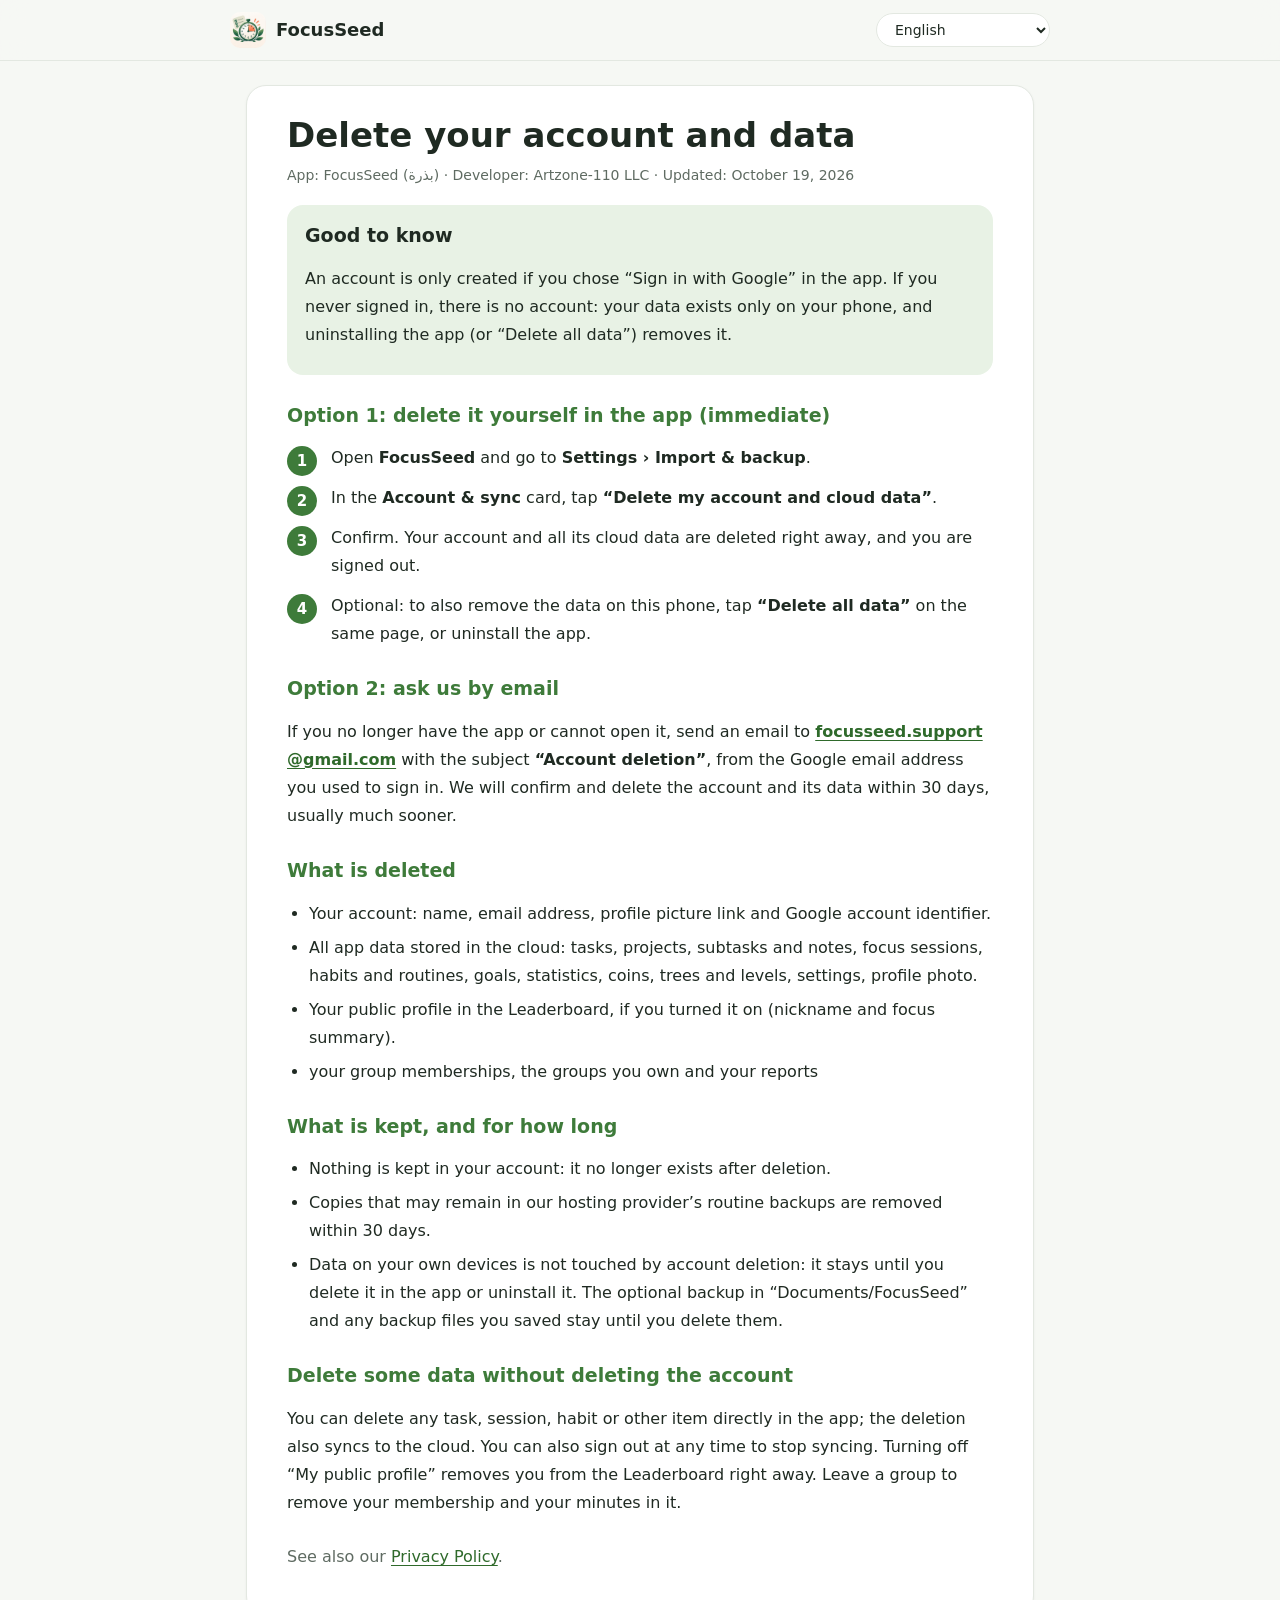
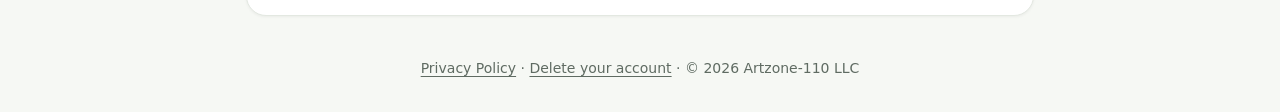
==== commit 6712100d: "Update delete-account.html, privacy.html" ====
--- a/delete-account.html
+++ b/delete-account.html
@@ -21,9 +21,9 @@
   <ol class="steps"><li>Open <b>FocusSeed</b> and go to <b>Settings › Import & backup</b>.</li><li>In the <b>Account & sync</b> card, tap <b>“Delete my account and cloud data”</b>.</li><li>Confirm. Your account and all its cloud data are deleted right away, and you are signed out.</li><li>Optional: to also remove the data on this phone, tap <b>“Delete all data”</b> on the same page, or uninstall the app.</li></ol>
   <h2>Option 2: ask us by email</h2>
   <p>If you no longer have the app or cannot open it, send an email to <a class="mail" href="mailto:focusseed.support@gmail.com?subject=FocusSeed%20account%20deletion">focusseed.support@gmail.com</a> with the subject <b>“Account deletion”</b>, from the Google email address you used to sign in. We will confirm and delete the account and its data within 30 days, usually much sooner.</p>
-  <h2>What is deleted</h2><ul><li>Your account: name, email address, profile picture link and Google account identifier.</li><li>All app data stored in the cloud: tasks, projects, subtasks and notes, focus sessions, habits and routines, goals, statistics, coins, trees and levels, settings, profile photo and the location saved for prayer times.</li><li>Your public profile in the Leaderboard, if you turned it on (nickname and focus summary).</li></ul>
+  <h2>What is deleted</h2><ul><li>Your account: name, email address, profile picture link and Google account identifier.</li><li>All app data stored in the cloud: tasks, projects, subtasks and notes, focus sessions, habits and routines, goals, statistics, coins, trees and levels, settings, profile photo.</li><li>Your public profile in the Leaderboard, if you turned it on (nickname and focus summary).</li><li>your group memberships, the groups you own and your reports</li></ul>
   <h2>What is kept, and for how long</h2><ul><li>Nothing is kept in your account: it no longer exists after deletion.</li><li>Copies that may remain in our hosting provider’s routine backups are removed within 30 days.</li><li>Data on your own devices is not touched by account deletion: it stays until you delete it in the app or uninstall it. The optional backup in “Documents/FocusSeed” and any backup files you saved stay until you delete them.</li></ul>
-  <h2>Delete some data without deleting the account</h2><p>You can delete any task, session, habit or other item directly in the app; the deletion also syncs to the cloud. You can also sign out at any time to stop syncing. Turning off “My public profile” removes you from the Leaderboard right away.</p>
+  <h2>Delete some data without deleting the account</h2><p>You can delete any task, session, habit or other item directly in the app; the deletion also syncs to the cloud. You can also sign out at any time to stop syncing. Turning off “My public profile” removes you from the Leaderboard right away. Leave a group to remove your membership and your minutes in it.</p>
   <p class="links">See also our <a href="privacy.html">Privacy Policy</a>.</p>
 </article>
 <article data-l="ar" lang="ar" dir="rtl">
@@ -34,9 +34,9 @@
   <ol class="steps"><li>افتح <b>بذرة</b> واذهب إلى <b>الإعدادات ← الاستيراد والنسخ الاحتياطي</b>.</li><li>في بطاقة <b>الحساب والمزامنة</b>، اضغط <b>«احذف حسابي وبياناتي من السحابة»</b>.</li><li>أكّد الحذف. يُحذف حسابك وكل بياناته السحابية فورًا، ويُسجَّل خروجك.</li><li>اختياري: لحذف البيانات الموجودة على هذا الجوال أيضًا، اضغط <b>«حذف جميع البيانات»</b> في الصفحة نفسها، أو أزل التطبيق.</li></ol>
   <h2>الطريقة الثانية: اطلب ذلك منا بالبريد</h2>
   <p>إن لم يعد التطبيق لديك أو لم تستطع فتحه، فأرسل رسالة إلى <a class="mail" href="mailto:focusseed.support@gmail.com?subject=FocusSeed%20account%20deletion">focusseed.support@gmail.com</a> بعنوان <b>«حذف الحساب»</b>، من بريد Google الذي سجّلت به الدخول. نؤكّد الطلب ونحذف الحساب وبياناته خلال 30 يومًا، وغالبًا أسرع بكثير.</p>
-  <h2>ما الذي يُحذف</h2><ul><li>حسابك: الاسم، والبريد الإلكتروني، ورابط صورة الملف، ومعرّف حساب Google.</li><li>كل بيانات التطبيق المحفوظة في السحابة: المهام والمشاريع ومهامها الفرعية وملاحظاتها، وجلسات التركيز، والعادات والروتين، والأهداف، والإحصائيات، والعملات والأشجار والمستويات، والإعدادات، وصورة الملف الشخصي، والموقع المحفوظ لمواقيت الصلاة.</li><li>ملفك العام في لوحة الصدارة، إن كنت فعّلته (الاسم المستعار وملخص التركيز).</li></ul>
+  <h2>ما الذي يُحذف</h2><ul><li>حسابك: الاسم، والبريد الإلكتروني، ورابط صورة الملف، ومعرّف حساب Google.</li><li>كل بيانات التطبيق المحفوظة في السحابة: المهام والمشاريع ومهامها الفرعية وملاحظاتها، وجلسات التركيز، والعادات والروتين، والأهداف، والإحصائيات، والعملات والأشجار والمستويات، والإعدادات، وصورة الملف الشخصي.</li><li>ملفك العام في لوحة الصدارة، إن كنت فعّلته (الاسم المستعار وملخص التركيز).</li><li>عضوياتك في المجموعات، والمجموعات التي تملكها، وبلاغاتك</li></ul>
   <h2>ما الذي يبقى، وإلى متى</h2><ul><li>لا يبقى شيء في حسابك، فالحساب لا يعود موجودًا بعد الحذف.</li><li>أي نسخ قد تبقى في النسخ الاحتياطية الدورية لمزوّد الاستضافة تُزال خلال 30 يومًا.</li><li>حذف الحساب لا يمسّ البيانات على أجهزتك: تبقى حتى تحذفها من التطبيق أو تزيله. والنسخة الاختيارية في «المستندات/FocusSeed» وأي ملفات نسخ حفظتها تبقى حتى تحذفها بنفسك.</li></ul>
-  <h2>حذف بعض البيانات دون حذف الحساب</h2><p>تستطيع حذف أي مهمة أو جلسة أو عادة أو غيرها مباشرة من التطبيق، ويُطبَّق الحذف على السحابة أيضًا. ويمكنك تسجيل الخروج في أي وقت لإيقاف المزامنة. وإيقاف «ملفي العام» يزيلك من لوحة الصدارة فورًا.</p>
+  <h2>حذف بعض البيانات دون حذف الحساب</h2><p>تستطيع حذف أي مهمة أو جلسة أو عادة أو غيرها مباشرة من التطبيق، ويُطبَّق الحذف على السحابة أيضًا. ويمكنك تسجيل الخروج في أي وقت لإيقاف المزامنة. وإيقاف «ملفي العام» يزيلك من لوحة الصدارة فورًا. غادر المجموعة لتحذف عضويتك ودقائقك فيها.</p>
   <p class="links">راجع أيضًا <a href="privacy.html">سياسة الخصوصية</a>.</p>
 </article>
 <article data-l="es" lang="es" dir="ltr">
@@ -47,9 +47,9 @@
   <ol class="steps"><li>Abre <b>FocusSeed</b> y ve a <b>Ajustes › Importar y copia de seguridad</b>.</li><li>En la tarjeta <b>Cuenta y sincronización</b>, toca <b>«Eliminar mi cuenta y mis datos en la nube»</b>.</li><li>Confirma. Tu cuenta y todos sus datos en la nube se eliminan al momento y se cierra tu sesión.</li><li>Opcional: para borrar también los datos de este teléfono, toca <b>«Borrar todos los datos»</b> en la misma página, o desinstala la app.</li></ol>
   <h2>Opción 2: pídenoslo por correo</h2>
   <p>Si ya no tienes la app o no puedes abrirla, escribe a <a class="mail" href="mailto:focusseed.support@gmail.com?subject=FocusSeed%20account%20deletion">focusseed.support@gmail.com</a> con el asunto <b>«Eliminación de cuenta»</b>, desde el correo de Google con el que iniciaste sesión. Confirmaremos la solicitud y eliminaremos la cuenta y sus datos en un plazo de 30 días, normalmente mucho antes.</p>
-  <h2>Qué se elimina</h2><ul><li>Tu cuenta: nombre, dirección de correo, enlace de la foto de perfil e identificador de la cuenta de Google.</li><li>Todos los datos de la app guardados en la nube: tareas, proyectos, subtareas y notas, sesiones de enfoque, hábitos y rutinas, metas, estadísticas, monedas, árboles y niveles, ajustes, foto de perfil y la ubicación guardada para los horarios de oración.</li><li>Tu perfil público en la Clasificación, si lo activaste (apodo y resumen de enfoque).</li></ul>
+  <h2>Qué se elimina</h2><ul><li>Tu cuenta: nombre, dirección de correo, enlace de la foto de perfil e identificador de la cuenta de Google.</li><li>Todos los datos de la app guardados en la nube: tareas, proyectos, subtareas y notas, sesiones de enfoque, hábitos y rutinas, metas, estadísticas, monedas, árboles y niveles, ajustes, foto de perfil.</li><li>Tu perfil público en la Clasificación, si lo activaste (apodo y resumen de enfoque).</li><li>tus membresías en grupos, los grupos que creaste y tus denuncias</li></ul>
   <h2>Qué se conserva y durante cuánto tiempo</h2><ul><li>No se conserva nada en tu cuenta: deja de existir tras la eliminación.</li><li>Las copias que pudieran quedar en las copias de seguridad periódicas de nuestro proveedor de alojamiento se eliminan en un plazo de 30 días.</li><li>Eliminar la cuenta no afecta a los datos de tus propios dispositivos: se conservan hasta que los borres en la app o la desinstales. La copia opcional en «Documents/FocusSeed» y los archivos de copia que hayas guardado se conservan hasta que los borres.</li></ul>
-  <h2>Borrar algunos datos sin eliminar la cuenta</h2><p>Puedes borrar cualquier tarea, sesión, hábito u otro elemento directamente en la app; el borrado también se sincroniza con la nube. Además, puedes cerrar sesión cuando quieras para dejar de sincronizar. Al desactivar «Mi perfil público» desapareces de la Clasificación al instante.</p>
+  <h2>Borrar algunos datos sin eliminar la cuenta</h2><p>Puedes borrar cualquier tarea, sesión, hábito u otro elemento directamente en la app; el borrado también se sincroniza con la nube. Además, puedes cerrar sesión cuando quieras para dejar de sincronizar. Al desactivar «Mi perfil público» desapareces de la Clasificación al instante. Sal de un grupo para borrar tu membresía y tus minutos en él.</p>
   <p class="links">Consulta también nuestra <a href="privacy.html">Política de privacidad</a>.</p>
 </article>
 <article data-l="fr" lang="fr" dir="ltr">
@@ -60,9 +60,9 @@
   <ol class="steps"><li>Ouvrez <b>FocusSeed</b> et allez dans <b>Réglages › Importation et sauvegarde</b>.</li><li>Dans la carte <b>Compte et synchronisation</b>, touchez <b>« Supprimer mon compte et mes données en ligne »</b>.</li><li>Confirmez. Votre compte et toutes ses données en ligne sont supprimés immédiatement, et vous êtes déconnecté.</li><li>Facultatif : pour effacer aussi les données de ce téléphone, touchez <b>« Supprimer toutes les données »</b> sur la même page, ou désinstallez l’app.</li></ol>
   <h2>Option 2 : nous le demander par e-mail</h2>
   <p>Si vous n’avez plus l’app ou ne pouvez pas l’ouvrir, écrivez à <a class="mail" href="mailto:focusseed.support@gmail.com?subject=FocusSeed%20account%20deletion">focusseed.support@gmail.com</a> avec l’objet <b>« Suppression du compte »</b>, depuis l’adresse Google utilisée pour vous connecter. Nous confirmerons la demande et supprimerons le compte et ses données sous 30 jours, en général bien plus tôt.</p>
-  <h2>Ce qui est supprimé</h2><ul><li>Votre compte : nom, adresse e-mail, lien de la photo de profil et identifiant de compte Google.</li><li>Toutes les données de l’app stockées en ligne : tâches, projets, sous-tâches et notes, séances de concentration, habitudes et routines, objectifs, statistiques, pièces, arbres et niveaux, réglages, photo de profil et position enregistrée pour les heures de prière.</li><li>Votre profil public dans le Classement, si vous l’aviez activé (pseudo et résumé de concentration).</li></ul>
+  <h2>Ce qui est supprimé</h2><ul><li>Votre compte : nom, adresse e-mail, lien de la photo de profil et identifiant de compte Google.</li><li>Toutes les données de l’app stockées en ligne : tâches, projets, sous-tâches et notes, séances de concentration, habitudes et routines, objectifs, statistiques, pièces, arbres et niveaux, réglages, photo de profil.</li><li>Votre profil public dans le Classement, si vous l’aviez activé (pseudo et résumé de concentration).</li><li>vos adhésions aux groupes, les groupes que vous possédez et vos signalements</li></ul>
   <h2>Ce qui est conservé, et pendant combien de temps</h2><ul><li>Rien n’est conservé dans votre compte : il n’existe plus après la suppression.</li><li>Les copies éventuelles dans les sauvegardes régulières de notre hébergeur sont effacées sous 30 jours.</li><li>La suppression du compte ne touche pas aux données de vos propres appareils : elles restent jusqu’à ce que vous les supprimiez dans l’app ou la désinstalliez. La sauvegarde facultative dans « Documents/FocusSeed » et les fichiers de sauvegarde que vous avez enregistrés restent jusqu’à ce que vous les supprimiez.</li></ul>
-  <h2>Supprimer certaines données sans supprimer le compte</h2><p>Vous pouvez supprimer une tâche, une séance, une habitude ou tout autre élément directement dans l’app ; la suppression est aussi synchronisée en ligne. Vous pouvez également vous déconnecter à tout moment pour arrêter la synchronisation. Désactiver « Mon profil public » vous retire du Classement immédiatement.</p>
+  <h2>Supprimer certaines données sans supprimer le compte</h2><p>Vous pouvez supprimer une tâche, une séance, une habitude ou tout autre élément directement dans l’app ; la suppression est aussi synchronisée en ligne. Vous pouvez également vous déconnecter à tout moment pour arrêter la synchronisation. Désactiver « Mon profil public » vous retire du Classement immédiatement. Quittez un groupe pour supprimer votre adhésion et vos minutes dans ce groupe.</p>
   <p class="links">Voir aussi notre <a href="privacy.html">Politique de confidentialité</a>.</p>
 </article>
 <article data-l="pt" lang="pt" dir="ltr">
@@ -73,9 +73,9 @@
   <ol class="steps"><li>Abra o <b>FocusSeed</b> e vá em <b>Configurações › Importação e backup</b>.</li><li>No cartão <b>Conta e sincronização</b>, toque em <b>«Excluir minha conta e dados na nuvem»</b>.</li><li>Confirme. Sua conta e todos os dados na nuvem são excluídos na hora, e você sai da conta.</li><li>Opcional: para apagar também os dados deste celular, toque em <b>«Apagar todos os dados»</b> na mesma página, ou desinstale o app.</li></ol>
   <h2>Opção 2: peça por e-mail</h2>
   <p>Se você não tem mais o app ou não consegue abri-lo, envie um e-mail para <a class="mail" href="mailto:focusseed.support@gmail.com?subject=FocusSeed%20account%20deletion">focusseed.support@gmail.com</a> com o assunto <b>«Exclusão de conta»</b>, a partir do e-mail do Google que você usou para entrar. Confirmaremos o pedido e excluiremos a conta e seus dados em até 30 dias, geralmente bem antes.</p>
-  <h2>O que é excluído</h2><ul><li>Sua conta: nome, endereço de e-mail, link da foto de perfil e identificador da conta Google.</li><li>Todos os dados do app guardados na nuvem: tarefas, projetos, subtarefas e notas, sessões de foco, hábitos e rotinas, metas, estatísticas, moedas, árvores e níveis, configurações, foto de perfil e a localização salva para os horários de oração.</li><li>Seu perfil público no Ranking, se você o ativou (apelido e resumo de foco).</li></ul>
+  <h2>O que é excluído</h2><ul><li>Sua conta: nome, endereço de e-mail, link da foto de perfil e identificador da conta Google.</li><li>Todos os dados do app guardados na nuvem: tarefas, projetos, subtarefas e notas, sessões de foco, hábitos e rotinas, metas, estatísticas, moedas, árvores e níveis, configurações, foto de perfil.</li><li>Seu perfil público no Ranking, se você o ativou (apelido e resumo de foco).</li><li>suas participações em grupos, os grupos que você criou e suas denúncias</li></ul>
   <h2>O que é mantido, e por quanto tempo</h2><ul><li>Nada é mantido na sua conta: ela deixa de existir após a exclusão.</li><li>Cópias que possam permanecer nos backups de rotina do nosso provedor de hospedagem são removidas em até 30 dias.</li><li>A exclusão da conta não afeta os dados dos seus próprios aparelhos: eles ficam até você apagá-los no app ou desinstalá-lo. O backup opcional em «Documents/FocusSeed» e os arquivos de backup que você salvou ficam até você apagá-los.</li></ul>
-  <h2>Apagar alguns dados sem excluir a conta</h2><p>Você pode apagar qualquer tarefa, sessão, hábito ou outro item diretamente no app; a exclusão também é sincronizada com a nuvem. Você também pode sair da conta a qualquer momento para parar de sincronizar. Desativar “Meu perfil público” tira você do Ranking na hora.</p>
+  <h2>Apagar alguns dados sem excluir a conta</h2><p>Você pode apagar qualquer tarefa, sessão, hábito ou outro item diretamente no app; a exclusão também é sincronizada com a nuvem. Você também pode sair da conta a qualquer momento para parar de sincronizar. Desativar “Meu perfil público” tira você do Ranking na hora. Saia de um grupo para apagar sua participação e seus minutos nele.</p>
   <p class="links">Veja também nossa <a href="privacy.html">Política de Privacidade</a>.</p>
 </article>
 <article data-l="it" lang="it" dir="ltr">
@@ -86,9 +86,9 @@
   <ol class="steps"><li>Apri <b>FocusSeed</b> e vai in <b>Impostazioni › Importazione e backup</b>.</li><li>Nella scheda <b>Account e sincronizzazione</b>, tocca <b>«Elimina il mio account e i dati nel cloud»</b>.</li><li>Conferma. L’account e tutti i suoi dati nel cloud vengono eliminati subito e viene effettuata l’uscita.</li><li>Facoltativo: per eliminare anche i dati di questo telefono, tocca <b>«Elimina tutti i dati»</b> nella stessa pagina, oppure disinstalla l’app.</li></ol>
   <h2>Opzione 2: chiedicelo via e-mail</h2>
   <p>Se non hai più l’app o non riesci ad aprirla, scrivi a <a class="mail" href="mailto:focusseed.support@gmail.com?subject=FocusSeed%20account%20deletion">focusseed.support@gmail.com</a> con oggetto <b>«Eliminazione account»</b>, dall’indirizzo Google usato per accedere. Confermeremo la richiesta ed elimineremo l’account e i suoi dati entro 30 giorni, di solito molto prima.</p>
-  <h2>Cosa viene eliminato</h2><ul><li>Il tuo account: nome, indirizzo e-mail, link alla foto del profilo e identificativo dell’account Google.</li><li>Tutti i dati dell’app salvati nel cloud: attività, progetti, sotto-attività e note, sessioni di concentrazione, abitudini e routine, obiettivi, statistiche, monete, alberi e livelli, impostazioni, foto del profilo e posizione salvata per gli orari di preghiera.</li><li>Il tuo profilo pubblico nella Classifica, se lo avevi attivato (nickname e riepilogo della concentrazione).</li></ul>
+  <h2>Cosa viene eliminato</h2><ul><li>Il tuo account: nome, indirizzo e-mail, link alla foto del profilo e identificativo dell’account Google.</li><li>Tutti i dati dell’app salvati nel cloud: attività, progetti, sotto-attività e note, sessioni di concentrazione, abitudini e routine, obiettivi, statistiche, monete, alberi e livelli, impostazioni, foto del profilo.</li><li>Il tuo profilo pubblico nella Classifica, se lo avevi attivato (nickname e riepilogo della concentrazione).</li><li>le tue iscrizioni ai gruppi, i gruppi che possiedi e le tue segnalazioni</li></ul>
   <h2>Cosa viene conservato, e per quanto tempo</h2><ul><li>Nell’account non resta nulla: dopo l’eliminazione non esiste più.</li><li>Eventuali copie rimaste nei backup periodici del nostro fornitore di hosting vengono rimosse entro 30 giorni.</li><li>L’eliminazione dell’account non tocca i dati sui tuoi dispositivi: restano finché non li elimini nell’app o la disinstalli. Il backup facoltativo in «Documents/FocusSeed» e i file di backup che hai salvato restano finché non li elimini.</li></ul>
-  <h2>Eliminare alcuni dati senza eliminare l’account</h2><p>Puoi eliminare qualsiasi attività, sessione, abitudine o altro elemento direttamente nell’app; l’eliminazione viene sincronizzata anche nel cloud. Puoi anche uscire dall’account in qualsiasi momento per interrompere la sincronizzazione. Disattivando «Il mio profilo pubblico» esci subito dalla Classifica.</p>
+  <h2>Eliminare alcuni dati senza eliminare l’account</h2><p>Puoi eliminare qualsiasi attività, sessione, abitudine o altro elemento direttamente nell’app; l’eliminazione viene sincronizzata anche nel cloud. Puoi anche uscire dall’account in qualsiasi momento per interrompere la sincronizzazione. Disattivando «Il mio profilo pubblico» esci subito dalla Classifica. Esci da un gruppo per eliminare la tua iscrizione e i tuoi minuti in esso.</p>
   <p class="links">Consulta anche la nostra <a href="privacy.html">Informativa sulla privacy</a>.</p>
 </article>
 <article data-l="de" lang="de" dir="ltr">
@@ -99,9 +99,9 @@
   <ol class="steps"><li>Öffne <b>FocusSeed</b> und gehe zu <b>Einstellungen › Import & Sicherung</b>.</li><li>Tippe in der Karte <b>Konto & Synchronisierung</b> auf <b>„Konto und Cloud-Daten löschen“</b>.</li><li>Bestätige. Dein Konto und alle zugehörigen Cloud-Daten werden sofort gelöscht, und du wirst abgemeldet.</li><li>Optional: Um auch die Daten auf diesem Handy zu entfernen, tippe auf derselben Seite auf <b>„Alle Daten löschen“</b> oder deinstalliere die App.</li></ol>
   <h2>Möglichkeit 2: per E-Mail bei uns anfragen</h2>
   <p>Wenn du die App nicht mehr hast oder nicht öffnen kannst, schreib eine E-Mail an <a class="mail" href="mailto:focusseed.support@gmail.com?subject=FocusSeed%20account%20deletion">focusseed.support@gmail.com</a> mit dem Betreff <b>„Kontolöschung“</b>, und zwar von der Google-Adresse, mit der du dich angemeldet hast. Wir bestätigen die Anfrage und löschen das Konto und seine Daten innerhalb von 30 Tagen, meist deutlich schneller.</p>
-  <h2>Was gelöscht wird</h2><ul><li>Dein Konto: Name, E-Mail-Adresse, Link zum Profilbild und Google-Kontokennung.</li><li>Alle in der Cloud gespeicherten App-Daten: Aufgaben, Projekte, Unteraufgaben und Notizen, Fokussitzungen, Gewohnheiten und Routinen, Ziele, Statistiken, Münzen, Bäume und Level, Einstellungen, Profilbild und der für die Gebetszeiten gespeicherte Standort.</li><li>Dein öffentliches Profil in der Bestenliste, falls du es eingeschaltet hattest (Spitzname und Fokus-Zusammenfassung).</li></ul>
+  <h2>Was gelöscht wird</h2><ul><li>Dein Konto: Name, E-Mail-Adresse, Link zum Profilbild und Google-Kontokennung.</li><li>Alle in der Cloud gespeicherten App-Daten: Aufgaben, Projekte, Unteraufgaben und Notizen, Fokussitzungen, Gewohnheiten und Routinen, Ziele, Statistiken, Münzen, Bäume und Level, Einstellungen, Profilbild.</li><li>Dein öffentliches Profil in der Bestenliste, falls du es eingeschaltet hattest (Spitzname und Fokus-Zusammenfassung).</li><li>deine Gruppenmitgliedschaften, die Gruppen, die dir gehören, und deine Meldungen</li></ul>
   <h2>Was erhalten bleibt, und wie lange</h2><ul><li>In deinem Konto bleibt nichts: Nach der Löschung existiert es nicht mehr.</li><li>Kopien, die in den regelmäßigen Sicherungen unseres Hosting-Anbieters verbleiben könnten, werden innerhalb von 30 Tagen entfernt.</li><li>Die Kontolöschung berührt die Daten auf deinen eigenen Geräten nicht: Sie bleiben, bis du sie in der App löschst oder die App deinstallierst. Die optionale Sicherung in „Documents/FocusSeed“ und gespeicherte Sicherungsdateien bleiben, bis du sie löschst.</li></ul>
-  <h2>Einzelne Daten löschen, ohne das Konto zu löschen</h2><p>Du kannst jede Aufgabe, Sitzung, Gewohnheit oder andere Einträge direkt in der App löschen; die Löschung wird auch in der Cloud synchronisiert. Außerdem kannst du dich jederzeit abmelden, um die Synchronisierung zu beenden. Wenn du „Mein öffentliches Profil“ ausschaltest, verschwindest du sofort aus der Bestenliste.</p>
+  <h2>Einzelne Daten löschen, ohne das Konto zu löschen</h2><p>Du kannst jede Aufgabe, Sitzung, Gewohnheit oder andere Einträge direkt in der App löschen; die Löschung wird auch in der Cloud synchronisiert. Außerdem kannst du dich jederzeit abmelden, um die Synchronisierung zu beenden. Wenn du „Mein öffentliches Profil“ ausschaltest, verschwindest du sofort aus der Bestenliste. Verlasse eine Gruppe, um deine Mitgliedschaft und deine Minuten darin zu löschen.</p>
   <p class="links">Siehe auch unsere <a href="privacy.html">Datenschutzerklärung</a>.</p>
 </article>
 <article data-l="ru" lang="ru" dir="ltr">
@@ -112,9 +112,9 @@
   <ol class="steps"><li>Откройте <b>FocusSeed</b> и перейдите в <b>Настройки › Импорт и резервные копии</b>.</li><li>В карточке <b>Аккаунт и синхронизация</b> нажмите <b>«Удалить аккаунт и данные в облаке»</b>.</li><li>Подтвердите. Аккаунт и все его данные в облаке удаляются сразу, и вы выходите из системы.</li><li>По желанию: чтобы удалить и данные на этом телефоне, нажмите <b>«Удалить все данные»</b> на той же странице или удалите приложение.</li></ol>
   <h2>Способ 2: написать нам по электронной почте</h2>
   <p>Если приложения у вас больше нет или его не удаётся открыть, напишите на <a class="mail" href="mailto:focusseed.support@gmail.com?subject=FocusSeed%20account%20deletion">focusseed.support@gmail.com</a> с темой <b>«Удаление аккаунта»</b> с того адреса Google, через который вы входили. Мы подтвердим запрос и удалим аккаунт и его данные в течение 30 дней, обычно намного быстрее.</p>
-  <h2>Что удаляется</h2><ul><li>Ваш аккаунт: имя, адрес электронной почты, ссылка на фото профиля и идентификатор аккаунта Google.</li><li>Все данные приложения в облаке: задачи, проекты, подзадачи и заметки, сессии фокуса, привычки и ритуалы, цели, статистика, монеты, деревья и уровни, настройки, фото профиля и сохранённое местоположение для времени намаза.</li><li>Ваш публичный профиль в разделе «Рейтинг», если вы его включали (ник и сводка фокуса).</li></ul>
+  <h2>Что удаляется</h2><ul><li>Ваш аккаунт: имя, адрес электронной почты, ссылка на фото профиля и идентификатор аккаунта Google.</li><li>Все данные приложения в облаке: задачи, проекты, подзадачи и заметки, сессии фокуса, привычки и ритуалы, цели, статистика, монеты, деревья и уровни, настройки, фото профиля.</li><li>Ваш публичный профиль в разделе «Рейтинг», если вы его включали (ник и сводка фокуса).</li><li>ваше участие в группах, ваши группы и ваши жалобы</li></ul>
   <h2>Что сохраняется и как долго</h2><ul><li>В аккаунте ничего не остаётся: после удаления он больше не существует.</li><li>Копии, которые могут остаться в регулярных резервных копиях хостинг-провайдера, удаляются в течение 30 дней.</li><li>Удаление аккаунта не затрагивает данные на ваших устройствах: они остаются, пока вы не удалите их в приложении или не удалите само приложение. Необязательная копия в «Documents/FocusSeed» и сохранённые вами файлы резервных копий остаются, пока вы их не удалите.</li></ul>
-  <h2>Удалить часть данных, не удаляя аккаунт</h2><p>Любую задачу, сессию, привычку или другой элемент можно удалить прямо в приложении — удаление синхронизируется и с облаком. Кроме того, вы можете в любой момент выйти из аккаунта, чтобы остановить синхронизацию. Если выключить «Мой публичный профиль», вы сразу исчезнете из раздела «Рейтинг».</p>
+  <h2>Удалить часть данных, не удаляя аккаунт</h2><p>Любую задачу, сессию, привычку или другой элемент можно удалить прямо в приложении — удаление синхронизируется и с облаком. Кроме того, вы можете в любой момент выйти из аккаунта, чтобы остановить синхронизацию. Если выключить «Мой публичный профиль», вы сразу исчезнете из раздела «Рейтинг». Выйдите из группы, чтобы удалить своё участие и минуты в ней.</p>
   <p class="links">См. также нашу <a href="privacy.html">Политику конфиденциальности</a>.</p>
 </article>
 <article data-l="tr" lang="tr" dir="ltr">
@@ -125,9 +125,9 @@
   <ol class="steps"><li><b>FocusSeed</b>’i aç ve <b>Ayarlar › İçe aktarma ve yedekleme</b> bölümüne git.</li><li><b>Hesap ve eşitleme</b> kartında <b>«Hesabımı ve buluttaki verilerimi sil»</b> düğmesine dokun.</li><li>Onayla. Hesabın ve buluttaki tüm verileri hemen silinir ve oturumun kapanır.</li><li>İsteğe bağlı: bu telefondaki verileri de silmek için aynı sayfada <b>«Tüm verileri sil»</b> düğmesine dokun ya da uygulamayı kaldır.</li></ol>
   <h2>2. yol: bizden e-postayla iste</h2>
   <p>Uygulama artık sende değilse ya da açamıyorsan, giriş yaptığın Google e-posta adresinden <a class="mail" href="mailto:focusseed.support@gmail.com?subject=FocusSeed%20account%20deletion">focusseed.support@gmail.com</a> adresine <b>«Hesap silme»</b> konulu bir e-posta gönder. Talebi onaylar, hesabı ve verilerini 30 gün içinde, genellikle çok daha erken sileriz.</p>
-  <h2>Neler silinir</h2><ul><li>Hesabın: ad, e-posta adresi, profil resmi bağlantısı ve Google hesap kimliği.</li><li>Bulutta saklanan tüm uygulama verileri: görevler, projeler, alt görevler ve notlar, odak oturumları, alışkanlıklar ve rutinler, hedefler, istatistikler, paralar, ağaçlar ve seviyeler, ayarlar, profil fotoğrafı ve namaz vakitleri için kaydedilen konum.</li><li>Açtıysan Liderlik tablosu içindeki herkese açık profilin (takma ad ve odak özeti).</li></ul>
+  <h2>Neler silinir</h2><ul><li>Hesabın: ad, e-posta adresi, profil resmi bağlantısı ve Google hesap kimliği.</li><li>Bulutta saklanan tüm uygulama verileri: görevler, projeler, alt görevler ve notlar, odak oturumları, alışkanlıklar ve rutinler, hedefler, istatistikler, paralar, ağaçlar ve seviyeler, ayarlar, profil fotoğrafı.</li><li>Açtıysan Liderlik tablosu içindeki herkese açık profilin (takma ad ve odak özeti).</li><li>grup üyeliklerin, sahibi olduğun gruplar ve bildirimlerin</li></ul>
   <h2>Neler kalır ve ne kadar süre</h2><ul><li>Hesabında hiçbir şey kalmaz: silindikten sonra artık yoktur.</li><li>Barındırma sağlayıcımızın düzenli yedeklerinde kalabilecek kopyalar 30 gün içinde kaldırılır.</li><li>Hesap silme kendi cihazlarındaki verilere dokunmaz: onları uygulamada silene ya da uygulamayı kaldırana kadar kalırlar. «Documents/FocusSeed» içindeki isteğe bağlı yedek ve kaydettiğin yedek dosyaları sen silene kadar kalır.</li></ul>
-  <h2>Hesabı silmeden bazı verileri silmek</h2><p>Herhangi bir görevi, oturumu, alışkanlığı ya da başka bir öğeyi doğrudan uygulamada silebilirsin; silme işlemi buluta da eşitlenir. Ayrıca eşitlemeyi durdurmak için istediğin an oturumu kapatabilirsin. “Herkese açık profilim” seçeneğini kapatmak seni Liderlik tablosu içinden hemen çıkarır.</p>
+  <h2>Hesabı silmeden bazı verileri silmek</h2><p>Herhangi bir görevi, oturumu, alışkanlığı ya da başka bir öğeyi doğrudan uygulamada silebilirsin; silme işlemi buluta da eşitlenir. Ayrıca eşitlemeyi durdurmak için istediğin an oturumu kapatabilirsin. “Herkese açık profilim” seçeneğini kapatmak seni Liderlik tablosu içinden hemen çıkarır. Üyeliğini ve oradaki dakikalarını silmek için gruptan ayrıl.</p>
   <p class="links">Ayrıca <a href="privacy.html">Gizlilik Politikamıza</a> bak.</p>
 </article>
 <article data-l="id" lang="id" dir="ltr">
@@ -138,9 +138,9 @@
   <ol class="steps"><li>Buka <b>FocusSeed</b> lalu masuk ke <b>Pengaturan › Impor & cadangan</b>.</li><li>Di kartu <b>Akun & sinkronisasi</b>, ketuk <b>«Hapus akun dan data cloud saya»</b>.</li><li>Konfirmasi. Akun dan semua data cloud-nya langsung dihapus, dan kamu keluar dari akun.</li><li>Opsional: untuk menghapus juga data di ponsel ini, ketuk <b>«Hapus semua data»</b> di halaman yang sama, atau copot aplikasinya.</li></ol>
   <h2>Cara 2: minta kepada kami lewat email</h2>
   <p>Jika aplikasinya sudah tidak ada atau tidak bisa dibuka, kirim email ke <a class="mail" href="mailto:focusseed.support@gmail.com?subject=FocusSeed%20account%20deletion">focusseed.support@gmail.com</a> dengan subjek <b>«Penghapusan akun»</b> dari alamat Google yang kamu pakai untuk masuk. Kami akan mengonfirmasi permintaan dan menghapus akun beserta datanya dalam 30 hari, biasanya jauh lebih cepat.</p>
-  <h2>Apa yang dihapus</h2><ul><li>Akunmu: nama, alamat email, tautan foto profil, dan pengenal akun Google.</li><li>Semua data aplikasi yang disimpan di cloud: tugas, proyek, subtugas dan catatan, sesi fokus, kebiasaan dan rutinitas, tujuan, statistik, koin, pohon dan level, pengaturan, foto profil, dan lokasi yang disimpan untuk waktu salat.</li><li>Profil publikmu di Papan peringkat, jika kamu mengaktifkannya (nama panggilan dan ringkasan fokus).</li></ul>
+  <h2>Apa yang dihapus</h2><ul><li>Akunmu: nama, alamat email, tautan foto profil, dan pengenal akun Google.</li><li>Semua data aplikasi yang disimpan di cloud: tugas, proyek, subtugas dan catatan, sesi fokus, kebiasaan dan rutinitas, tujuan, statistik, koin, pohon dan level, pengaturan, foto profil.</li><li>Profil publikmu di Papan peringkat, jika kamu mengaktifkannya (nama panggilan dan ringkasan fokus).</li><li>keanggotaanmu di grup, grup yang kamu miliki, dan laporanmu</li></ul>
   <h2>Apa yang tetap disimpan, dan berapa lama</h2><ul><li>Tidak ada yang tersisa di akunmu: akun tidak ada lagi setelah dihapus.</li><li>Salinan yang mungkin tersisa di cadangan rutin penyedia hosting kami dihapus dalam 30 hari.</li><li>Penghapusan akun tidak menyentuh data di perangkatmu sendiri: data itu tetap ada sampai kamu menghapusnya di aplikasi atau mencopot aplikasinya. Cadangan opsional di «Documents/FocusSeed» dan file cadangan yang kamu simpan tetap ada sampai kamu menghapusnya.</li></ul>
-  <h2>Menghapus sebagian data tanpa menghapus akun</h2><p>Kamu bisa menghapus tugas, sesi, kebiasaan, atau item lain langsung di aplikasi; penghapusan itu juga tersinkron ke cloud. Kamu juga bisa keluar dari akun kapan saja untuk menghentikan sinkronisasi. Menonaktifkan “Profil publik saya” langsung mengeluarkanmu dari Papan peringkat.</p>
+  <h2>Menghapus sebagian data tanpa menghapus akun</h2><p>Kamu bisa menghapus tugas, sesi, kebiasaan, atau item lain langsung di aplikasi; penghapusan itu juga tersinkron ke cloud. Kamu juga bisa keluar dari akun kapan saja untuk menghentikan sinkronisasi. Menonaktifkan “Profil publik saya” langsung mengeluarkanmu dari Papan peringkat. Keluar dari grup untuk menghapus keanggotaan dan menitmu di dalamnya.</p>
   <p class="links">Lihat juga <a href="privacy.html">Kebijakan Privasi</a> kami.</p>
 </article>
 <article data-l="zh" lang="zh" dir="ltr">
@@ -151,9 +151,9 @@
   <ol class="steps"><li>打开 <b>FocusSeed</b>，进入 <b>设置 › 导入与备份</b>。</li><li>在 <b>账户与同步</b> 卡片中，点按 <b>「删除我的账户和云端数据」</b>。</li><li>确认后，你的账户及其全部云端数据会立即删除，并自动退出登录。</li><li>可选：若要同时删除此手机上的数据，请在同一页面点按 <b>「删除所有数据」</b>，或卸载应用。</li></ol>
   <h2>方法二：通过邮件向我们申请</h2>
   <p>如果你已不再拥有本应用或无法打开它，请使用你登录时所用的 Google 邮箱，向 <a class="mail" href="mailto:focusseed.support@gmail.com?subject=FocusSeed%20account%20deletion">focusseed.support@gmail.com</a> 发送主题为 <b>「删除账户」</b> 的邮件。我们会确认申请，并在 30 天内（通常会快得多）删除该账户及其数据。</p>
-  <h2>会删除哪些内容</h2><ul><li>你的账户：姓名、电子邮件地址、头像链接和 Google 账户标识符。</li><li>存储在云端的全部应用数据：任务、项目、子任务和备注、专注记录、习惯和例行程序、目标、统计、金币、树木和等级、设置、头像，以及为计算礼拜时间而保存的位置。</li><li>你在“排行榜”中的公开资料（如果你曾开启）：昵称和专注摘要。</li></ul>
+  <h2>会删除哪些内容</h2><ul><li>你的账户：姓名、电子邮件地址、头像链接和 Google 账户标识符。</li><li>存储在云端的全部应用数据：任务、项目、子任务和备注、专注记录、习惯和例行程序、目标、统计、金币、树木和等级、设置、头像。</li><li>你在“排行榜”中的公开资料（如果你曾开启）：昵称和专注摘要。</li><li>你的小组成员资格、你拥有的小组以及你的举报</li></ul>
   <h2>会保留哪些内容，保留多久</h2><ul><li>账户中不会保留任何内容：删除后该账户即不复存在。</li><li>托管服务商例行备份中可能残留的副本会在 30 天内清除。</li><li>删除账户不会影响你自己设备上的数据：它们会一直保留，直到你在应用中删除或卸载应用。「Documents/FocusSeed」中的可选备份和你保存的备份文件会保留到你自行删除。</li></ul>
-  <h2>不删除账户，只删除部分数据</h2><p>你可以直接在应用中删除任何任务、专注记录、习惯或其他项目，删除操作也会同步到云端。你也可以随时退出登录以停止同步。关闭“我的公开资料”后，你会立即从“排行榜”中移除。</p>
+  <h2>不删除账户，只删除部分数据</h2><p>你可以直接在应用中删除任何任务、专注记录、习惯或其他项目，删除操作也会同步到云端。你也可以随时退出登录以停止同步。关闭“我的公开资料”后，你会立即从“排行榜”中移除。退出小组即可删除你在其中的成员资格和分钟数。</p>
   <p class="links">另请参阅我们的<a href="privacy.html">隐私政策</a>。</p>
 </article>
 <article data-l="ja" lang="ja" dir="ltr">
@@ -164,9 +164,9 @@
   <ol class="steps"><li><b>FocusSeed</b> を開き、<b>設定 › インポートとバックアップ</b> に進みます。</li><li><b>アカウントと同期</b> のカードで、<b>「アカウントとクラウドのデータを削除」</b>をタップします。</li><li>確認します。アカウントとそのクラウドの全データがすぐに削除され、ログアウトされます。</li><li>任意：このスマートフォンのデータも消すには、同じページの<b>「すべてのデータを削除」</b>をタップするか、アプリをアンインストールします。</li></ol>
   <h2>方法2：メールで依頼する</h2>
   <p>アプリがもう手元にない、または開けない場合は、ログインに使った Google のメールアドレスから <a class="mail" href="mailto:focusseed.support@gmail.com?subject=FocusSeed%20account%20deletion">focusseed.support@gmail.com</a> 宛てに、件名 <b>「アカウント削除」</b> でメールをお送りください。依頼を確認し、30日以内（通常はもっと早く）にアカウントとそのデータを削除します。</p>
-  <h2>削除されるもの</h2><ul><li>アカウント：名前、メールアドレス、プロフィール画像のリンク、Google アカウントの識別子。</li><li>クラウドに保存されたアプリのすべてのデータ：タスク、プロジェクト、サブタスクとメモ、集中セッション、習慣とルーティン、目標、統計、コイン、木とレベル、設定、プロフィール写真、礼拝時刻のために保存した位置情報。</li><li>「ランキング」の公開プロフィール（オンにしていた場合）：ニックネームと集中時間の要約。</li></ul>
+  <h2>削除されるもの</h2><ul><li>アカウント：名前、メールアドレス、プロフィール画像のリンク、Google アカウントの識別子。</li><li>クラウドに保存されたアプリのすべてのデータ：タスク、プロジェクト、サブタスクとメモ、集中セッション、習慣とルーティン、目標、統計、コイン、木とレベル、設定、プロフィール写真。</li><li>「ランキング」の公開プロフィール（オンにしていた場合）：ニックネームと集中時間の要約。</li><li>グループへの参加情報、あなたが所有するグループ、あなたの報告</li></ul>
   <h2>残るもの、そしてその期間</h2><ul><li>アカウントには何も残りません。削除後、アカウントは存在しなくなります。</li><li>ホスティング事業者の定期バックアップに残る可能性のあるコピーは、30日以内に消去されます。</li><li>アカウントを削除しても、あなた自身の端末のデータには影響しません。アプリで削除するかアンインストールするまで残ります。「Documents/FocusSeed」の任意のバックアップと、保存したバックアップファイルは、あなたが削除するまで残ります。</li></ul>
-  <h2>アカウントを残したまま一部のデータを削除する</h2><p>タスク、セッション、習慣などは、アプリ内で個別に削除できます。削除はクラウドにも同期されます。また、いつでもログアウトして同期を止められます。「公開プロフィール」をオフにすると、すぐに「ランキング」から外れます。</p>
+  <h2>アカウントを残したまま一部のデータを削除する</h2><p>タスク、セッション、習慣などは、アプリ内で個別に削除できます。削除はクラウドにも同期されます。また、いつでもログアウトして同期を止められます。「公開プロフィール」をオフにすると、すぐに「ランキング」から外れます。グループを退出すると、そこでの参加情報と分数が削除されます。</p>
   <p class="links"><a href="privacy.html">プライバシーポリシー</a>もあわせてご覧ください。</p>
 </article>
 <article data-l="ko" lang="ko" dir="ltr">
@@ -177,9 +177,9 @@
   <ol class="steps"><li><b>FocusSeed</b>를 열고 <b>설정 › 가져오기 및 백업</b>로 이동하세요.</li><li><b>계정 및 동기화</b> 카드에서 <b>「내 계정과 클라우드 데이터 삭제」</b>을 누르세요.</li><li>확인하면 계정과 모든 클라우드 데이터가 즉시 삭제되고 로그아웃됩니다.</li><li>선택: 이 휴대폰의 데이터도 지우려면 같은 페이지에서 <b>「모든 데이터 삭제」</b>을 누르거나 앱을 삭제하세요.</li></ol>
   <h2>방법 2: 이메일로 요청</h2>
   <p>앱이 더 이상 없거나 열 수 없다면, 로그인에 사용한 Google 이메일 주소로 <a class="mail" href="mailto:focusseed.support@gmail.com?subject=FocusSeed%20account%20deletion">focusseed.support@gmail.com</a>에 제목 <b>「계정 삭제」</b>로 메일을 보내 주세요. 요청을 확인한 뒤 30일 이내(보통 훨씬 빨리)에 계정과 데이터를 삭제합니다.</p>
-  <h2>삭제되는 항목</h2><ul><li>계정: 이름, 이메일 주소, 프로필 사진 링크, Google 계정 식별자.</li><li>클라우드에 저장된 모든 앱 데이터: 할 일, 프로젝트, 하위 할 일과 메모, 집중 세션, 습관과 루틴, 목표, 통계, 코인, 나무와 레벨, 설정, 프로필 사진, 기도 시간을 위해 저장한 위치.</li><li>“순위표”의 공개 프로필(켜 두었던 경우): 닉네임과 집중 요약.</li></ul>
+  <h2>삭제되는 항목</h2><ul><li>계정: 이름, 이메일 주소, 프로필 사진 링크, Google 계정 식별자.</li><li>클라우드에 저장된 모든 앱 데이터: 할 일, 프로젝트, 하위 할 일과 메모, 집중 세션, 습관과 루틴, 목표, 통계, 코인, 나무와 레벨, 설정, 프로필 사진.</li><li>“순위표”의 공개 프로필(켜 두었던 경우): 닉네임과 집중 요약.</li><li>그룹 멤버 정보, 내가 소유한 그룹, 내 신고</li></ul>
   <h2>남는 항목과 기간</h2><ul><li>계정에는 아무것도 남지 않습니다. 삭제 후 계정은 더 이상 존재하지 않습니다.</li><li>호스팅 업체의 정기 백업에 남아 있을 수 있는 사본은 30일 이내에 지워집니다.</li><li>계정을 삭제해도 내 기기의 데이터는 그대로입니다. 앱에서 삭제하거나 앱을 지울 때까지 남습니다. 「Documents/FocusSeed」의 선택형 백업과 저장해 둔 백업 파일은 직접 삭제할 때까지 남습니다.</li></ul>
-  <h2>계정은 두고 일부 데이터만 삭제하기</h2><p>할 일, 세션, 습관 등 어떤 항목이든 앱에서 바로 삭제할 수 있으며, 삭제 내용은 클라우드에도 동기화됩니다. 언제든 로그아웃해 동기화를 멈출 수도 있습니다. “내 공개 프로필”을 끄면 바로 “순위표”에서 빠져요.</p>
+  <h2>계정은 두고 일부 데이터만 삭제하기</h2><p>할 일, 세션, 습관 등 어떤 항목이든 앱에서 바로 삭제할 수 있으며, 삭제 내용은 클라우드에도 동기화됩니다. 언제든 로그아웃해 동기화를 멈출 수도 있습니다. “내 공개 프로필”을 끄면 바로 “순위표”에서 빠져요. 그룹에서 나가면 그 그룹의 멤버 정보와 시간이 삭제돼요.</p>
   <p class="links"><a href="privacy.html">개인정보 처리방침</a>도 함께 확인하세요.</p>
 </article>
 <article data-l="hi" lang="hi" dir="ltr">
@@ -190,9 +190,9 @@
   <ol class="steps"><li><b>FocusSeed</b> खोलें और <b>सेटिंग्स › इंपोर्ट और बैकअप</b> पर जाएँ।</li><li><b>खाता और सिंक</b> कार्ड में <b>«मेरा खाता और क्लाउड डेटा हटाएँ»</b> दबाएँ।</li><li>पुष्टि करें। आपका खाता और उसका पूरा क्लाउड डेटा तुरंत हट जाता है, और आप साइन आउट हो जाते हैं।</li><li>वैकल्पिक: इस फ़ोन का डेटा भी हटाने के लिए उसी पेज पर <b>«सारा डेटा मिटाएँ»</b> दबाएँ, या ऐप हटा दें।</li></ol>
   <h2>तरीक़ा 2: ईमेल से हमसे कहें</h2>
   <p>अगर ऐप अब आपके पास नहीं है या खुल नहीं रहा, तो जिस Google ईमेल पते से आपने साइन इन किया था, उससे <a class="mail" href="mailto:focusseed.support@gmail.com?subject=FocusSeed%20account%20deletion">focusseed.support@gmail.com</a> पर <b>«खाता हटाना»</b> विषय के साथ ईमेल भेजें। हम अनुरोध की पुष्टि करके 30 दिनों के भीतर, अक्सर इससे काफ़ी पहले, खाता और उसका डेटा हटा देंगे।</p>
-  <h2>क्या हटाया जाता है</h2><ul><li>आपका खाता: नाम, ईमेल पता, प्रोफ़ाइल चित्र का लिंक और Google खाते का पहचानकर्ता।</li><li>क्लाउड में सहेजा गया ऐप का पूरा डेटा: काम, प्रोजेक्ट, उप-काम और नोट, फ़ोकस सेशन, आदतें और दिनचर्याएँ, लक्ष्य, आँकड़े, सिक्के, पेड़ और स्तर, सेटिंग्स, प्रोफ़ाइल फ़ोटो, और नमाज़ के समय के लिए सहेजा गया स्थान।</li><li>लीडरबोर्ड पर आपकी सार्वजनिक प्रोफ़ाइल, अगर आपने चालू की थी (उपनाम और फ़ोकस सारांश)।</li></ul>
+  <h2>क्या हटाया जाता है</h2><ul><li>आपका खाता: नाम, ईमेल पता, प्रोफ़ाइल चित्र का लिंक और Google खाते का पहचानकर्ता।</li><li>क्लाउड में सहेजा गया ऐप का पूरा डेटा: काम, प्रोजेक्ट, उप-काम और नोट, फ़ोकस सेशन, आदतें और दिनचर्याएँ, लक्ष्य, आँकड़े, सिक्के, पेड़ और स्तर, सेटिंग्स, प्रोफ़ाइल फ़ोटो, और नमाज़ के समय के लिए सहेजा गया स्थान।</li><li>लीडरबोर्ड पर आपकी सार्वजनिक प्रोफ़ाइल, अगर आपने चालू की थी (उपनाम और फ़ोकस सारांश)।</li><li>आपकी ग्रुप सदस्यताएँ, आपके बनाए ग्रुप और आपकी रिपोर्ट</li></ul>
   <h2>क्या रहता है, और कितने समय तक</h2><ul><li>आपके खाते में कुछ नहीं रहता: हटाने के बाद खाता मौजूद ही नहीं रहता।</li><li>होस्टिंग सेवा के नियमित बैकअप में बची कोई भी कॉपी 30 दिनों के भीतर हटा दी जाती है।</li><li>खाता हटाने से आपके अपने डिवाइसों का डेटा प्रभावित नहीं होता: वह तब तक रहता है जब तक आप उसे ऐप में न हटाएँ या ऐप हटा न दें। «Documents/FocusSeed» का वैकल्पिक बैकअप और आपकी सहेजी बैकअप फ़ाइलें तब तक रहती हैं जब तक आप उन्हें न हटाएँ।</li></ul>
-  <h2>खाता हटाए बिना कुछ डेटा हटाना</h2><p>आप कोई भी काम, सेशन, आदत या दूसरी चीज़ सीधे ऐप में हटा सकते हैं; यह हटाना क्लाउड में भी सिंक होता है। सिंक रोकने के लिए आप कभी भी साइन आउट भी कर सकते हैं। “मेरी सार्वजनिक प्रोफ़ाइल” बंद करते ही आप लीडरबोर्ड से तुरंत हट जाते हैं।</p>
+  <h2>खाता हटाए बिना कुछ डेटा हटाना</h2><p>आप कोई भी काम, सेशन, आदत या दूसरी चीज़ सीधे ऐप में हटा सकते हैं; यह हटाना क्लाउड में भी सिंक होता है। सिंक रोकने के लिए आप कभी भी साइन आउट भी कर सकते हैं। “मेरी सार्वजनिक प्रोफ़ाइल” बंद करते ही आप लीडरबोर्ड से तुरंत हट जाते हैं। ग्रुप छोड़ें ताकि उसमें आपकी सदस्यता और मिनट मिट जाएँ।</p>
   <p class="links">हमारी <a href="privacy.html">गोपनीयता नीति</a> भी देखें।</p>
 </article>
 <article data-l="ur" lang="ur" dir="rtl">
@@ -203,9 +203,9 @@
   <ol class="steps"><li><b><bdi>FocusSeed</bdi></b> کھولیں اور <b>ترتیبات ← درآمد اور بیک اپ</b> پر جائیں۔</li><li><b>اکاؤنٹ اور ہم آہنگی</b> کارڈ میں <b>«میرا اکاؤنٹ اور کلاؤڈ ڈیٹا حذف کریں»</b> دبائیں۔</li><li>تصدیق کریں۔ آپ کا اکاؤنٹ اور اس کا سارا کلاؤڈ ڈیٹا فوراً حذف ہو جاتا ہے، اور آپ سائن آؤٹ ہو جاتے ہیں۔</li><li>اختیاری: اس فون کا ڈیٹا بھی ہٹانے کے لیے اسی صفحے پر <b>«سارا ڈیٹا حذف کریں»</b> دبائیں، یا ایپ ان انسٹال کریں۔</li></ol>
   <h2>طریقہ 2: ای میل کے ذریعے ہم سے کہیں</h2>
   <p>اگر ایپ اب آپ کے پاس نہیں یا کھل نہیں رہی تو جس Google ای میل سے آپ نے سائن ان کیا تھا، اس سے <a class="mail" href="mailto:focusseed.support@gmail.com?subject=FocusSeed%20account%20deletion">focusseed.support@gmail.com</a> پر <b>«اکاؤنٹ حذف کرنا»</b> کے عنوان سے ای میل بھیجیں۔ ہم درخواست کی تصدیق کر کے 30 دن کے اندر، اکثر اس سے کہیں پہلے، اکاؤنٹ اور اس کا ڈیٹا حذف کر دیں گے۔</p>
-  <h2>کیا حذف ہوتا ہے</h2><ul><li>آپ کا اکاؤنٹ: نام، ای میل پتہ، پروفائل تصویر کا لنک اور Google اکاؤنٹ کا شناخت کنندہ۔</li><li>کلاؤڈ میں محفوظ ایپ کا سارا ڈیٹا: کام، پروجیکٹس، ذیلی کام اور نوٹس، فوکس سیشنز، عادتیں اور معمولات، اہداف، اعداد و شمار، سکے، درخت اور لیولز، ترتیبات، پروفائل تصویر، اور نماز کے اوقات کے لیے محفوظ مقام۔</li><li>لیڈر بورڈ پر آپ کی عوامی پروفائل، اگر آپ نے آن کی تھی (عرفی نام اور فوکس کا خلاصہ)۔</li></ul>
+  <h2>کیا حذف ہوتا ہے</h2><ul><li>آپ کا اکاؤنٹ: نام، ای میل پتہ، پروفائل تصویر کا لنک اور Google اکاؤنٹ کا شناخت کنندہ۔</li><li>کلاؤڈ میں محفوظ ایپ کا سارا ڈیٹا: کام، پروجیکٹس، ذیلی کام اور نوٹس، فوکس سیشنز، عادتیں اور معمولات، اہداف، اعداد و شمار، سکے، درخت اور لیولز، ترتیبات، پروفائل تصویر۔</li><li>لیڈر بورڈ پر آپ کی عوامی پروفائل، اگر آپ نے آن کی تھی (عرفی نام اور فوکس کا خلاصہ)۔</li><li>آپ کی گروپ رکنیتیں، آپ کے بنائے گروپس اور آپ کی رپورٹیں</li></ul>
   <h2>کیا باقی رہتا ہے، اور کب تک</h2><ul><li>آپ کے اکاؤنٹ میں کچھ باقی نہیں رہتا: حذف کے بعد اکاؤنٹ موجود ہی نہیں رہتا۔</li><li>ہوسٹنگ سروس کے معمول کے بیک اپ میں باقی کوئی کاپی 30 دن کے اندر ہٹا دی جاتی ہے۔</li><li>اکاؤنٹ حذف کرنے سے آپ کے اپنے آلات کا ڈیٹا متاثر نہیں ہوتا: وہ تب تک رہتا ہے جب تک آپ اسے ایپ میں حذف نہ کریں یا ایپ ان انسٹال نہ کریں۔ «Documents/FocusSeed» کا اختیاری بیک اپ اور آپ کی محفوظ کردہ بیک اپ فائلیں تب تک رہتی ہیں جب تک آپ انہیں حذف نہ کریں۔</li></ul>
-  <h2>اکاؤنٹ حذف کیے بغیر کچھ ڈیٹا حذف کرنا</h2><p>آپ کوئی بھی کام، سیشن، عادت یا دوسری چیز براہ راست ایپ میں حذف کر سکتے ہیں؛ یہ حذف کلاؤڈ میں بھی ہم آہنگ ہوتا ہے۔ ہم آہنگی روکنے کے لیے آپ کسی بھی وقت سائن آؤٹ بھی کر سکتے ہیں۔ “میری عوامی پروفائل” بند کرتے ہی آپ لیڈر بورڈ سے فوراً ہٹ جاتے ہیں۔</p>
+  <h2>اکاؤنٹ حذف کیے بغیر کچھ ڈیٹا حذف کرنا</h2><p>آپ کوئی بھی کام، سیشن، عادت یا دوسری چیز براہ راست ایپ میں حذف کر سکتے ہیں؛ یہ حذف کلاؤڈ میں بھی ہم آہنگ ہوتا ہے۔ ہم آہنگی روکنے کے لیے آپ کسی بھی وقت سائن آؤٹ بھی کر سکتے ہیں۔ “میری عوامی پروفائل” بند کرتے ہی آپ لیڈر بورڈ سے فوراً ہٹ جاتے ہیں۔ گروپ چھوڑیں تاکہ اس میں آپ کی رکنیت اور منٹ حذف ہو جائیں۔</p>
   <p class="links">ہماری <a href="privacy.html">رازداری کی پالیسی</a> بھی دیکھیں۔</p>
 </article>
 <article data-l="fa" lang="fa" dir="rtl">
@@ -216,9 +216,9 @@
   <ol class="steps"><li><b><bdi>FocusSeed</bdi></b> را باز کنید و به <b>تنظیمات ← وارد کردن و پشتیبان‌گیری</b> بروید.</li><li>در کارت <b>حساب و همگام‌سازی</b> روی <b>«حذف حساب و داده‌های ابری من»</b> بزنید.</li><li>تأیید کنید. حساب و همهٔ داده‌های ابری آن فوراً حذف می‌شود و از حساب خارج می‌شوید.</li><li>اختیاری: برای پاک کردن داده‌های همین گوشی هم، در همان صفحه روی <b>«حذف همه داده‌ها»</b> بزنید یا برنامه را حذف کنید.</li></ol>
   <h2>روش ۲: با ایمیل از ما بخواهید</h2>
   <p>اگر دیگر برنامه را ندارید یا نمی‌توانید بازش کنید، از همان ایمیل Google که با آن وارد شده بودید، ایمیلی با موضوع <b>«حذف حساب»</b> به <a class="mail" href="mailto:focusseed.support@gmail.com?subject=FocusSeed%20account%20deletion">focusseed.support@gmail.com</a> بفرستید. درخواست را تأیید می‌کنیم و حساب و داده‌هایش را ظرف ۳۰ روز، و معمولاً خیلی زودتر، حذف می‌کنیم.</p>
-  <h2>چه چیزهایی حذف می‌شود</h2><ul><li>حساب شما: نام، نشانی ایمیل، پیوند عکس نمایه و شناسهٔ حساب Google.</li><li>همهٔ داده‌های برنامه که در فضای ابری ذخیره شده: کارها، پروژه‌ها، زیرکارها و یادداشت‌ها، جلسه‌های تمرکز، عادت‌ها و روال‌ها، اهداف، آمار، سکه‌ها، درخت‌ها و سطح‌ها، تنظیمات، عکس نمایه و موقعیت ذخیره‌شده برای اوقات نماز.</li><li>نمایه عمومی شما در جدول رده‌بندی، اگر روشنش کرده بودید (نام مستعار و خلاصهٔ تمرکز).</li></ul>
+  <h2>چه چیزهایی حذف می‌شود</h2><ul><li>حساب شما: نام، نشانی ایمیل، پیوند عکس نمایه و شناسهٔ حساب Google.</li><li>همهٔ داده‌های برنامه که در فضای ابری ذخیره شده: کارها، پروژه‌ها، زیرکارها و یادداشت‌ها، جلسه‌های تمرکز، عادت‌ها و روال‌ها، اهداف، آمار، سکه‌ها، درخت‌ها و سطح‌ها، تنظیمات، عکس نمایه.</li><li>نمایه عمومی شما در جدول رده‌بندی، اگر روشنش کرده بودید (نام مستعار و خلاصهٔ تمرکز).</li><li>عضویت‌های شما در گروه‌ها، گروه‌هایی که مالکشان هستید و گزارش‌هایتان</li></ul>
   <h2>چه چیزهایی می‌ماند، و تا کی</h2><ul><li>چیزی در حساب شما نمی‌ماند: پس از حذف، حساب دیگر وجود ندارد.</li><li>نسخه‌هایی که ممکن است در پشتیبان‌های دوره‌ای ارائه‌دهندهٔ میزبانی مانده باشد ظرف ۳۰ روز پاک می‌شود.</li><li>حذف حساب به داده‌های روی دستگاه‌های خودتان دست نمی‌زند: تا وقتی آن‌ها را در برنامه حذف نکنید یا برنامه را حذف نکنید باقی می‌مانند. پشتیبان اختیاری در «Documents/FocusSeed» و فایل‌های پشتیبانی که ذخیره کرده‌اید تا وقتی خودتان حذفشان کنید باقی می‌مانند.</li></ul>
-  <h2>حذف بخشی از داده‌ها بدون حذف حساب</h2><p>می‌توانید هر کار، جلسه، عادت یا مورد دیگری را مستقیم در برنامه حذف کنید؛ این حذف در فضای ابری هم همگام می‌شود. همچنین هر وقت بخواهید می‌توانید برای توقف همگام‌سازی از حساب خارج شوید. خاموش کردن «نمایه عمومی من» شما را فوراً از جدول رده‌بندی بیرون می‌برد.</p>
+  <h2>حذف بخشی از داده‌ها بدون حذف حساب</h2><p>می‌توانید هر کار، جلسه، عادت یا مورد دیگری را مستقیم در برنامه حذف کنید؛ این حذف در فضای ابری هم همگام می‌شود. همچنین هر وقت بخواهید می‌توانید برای توقف همگام‌سازی از حساب خارج شوید. خاموش کردن «نمایه عمومی من» شما را فوراً از جدول رده‌بندی بیرون می‌برد. برای حذف عضویت و دقیقه‌هایتان در یک گروه، آن را ترک کنید.</p>
   <p class="links"><a href="privacy.html">سیاست حریم خصوصی</a> ما را هم ببینید.</p>
 </article>
 </main>
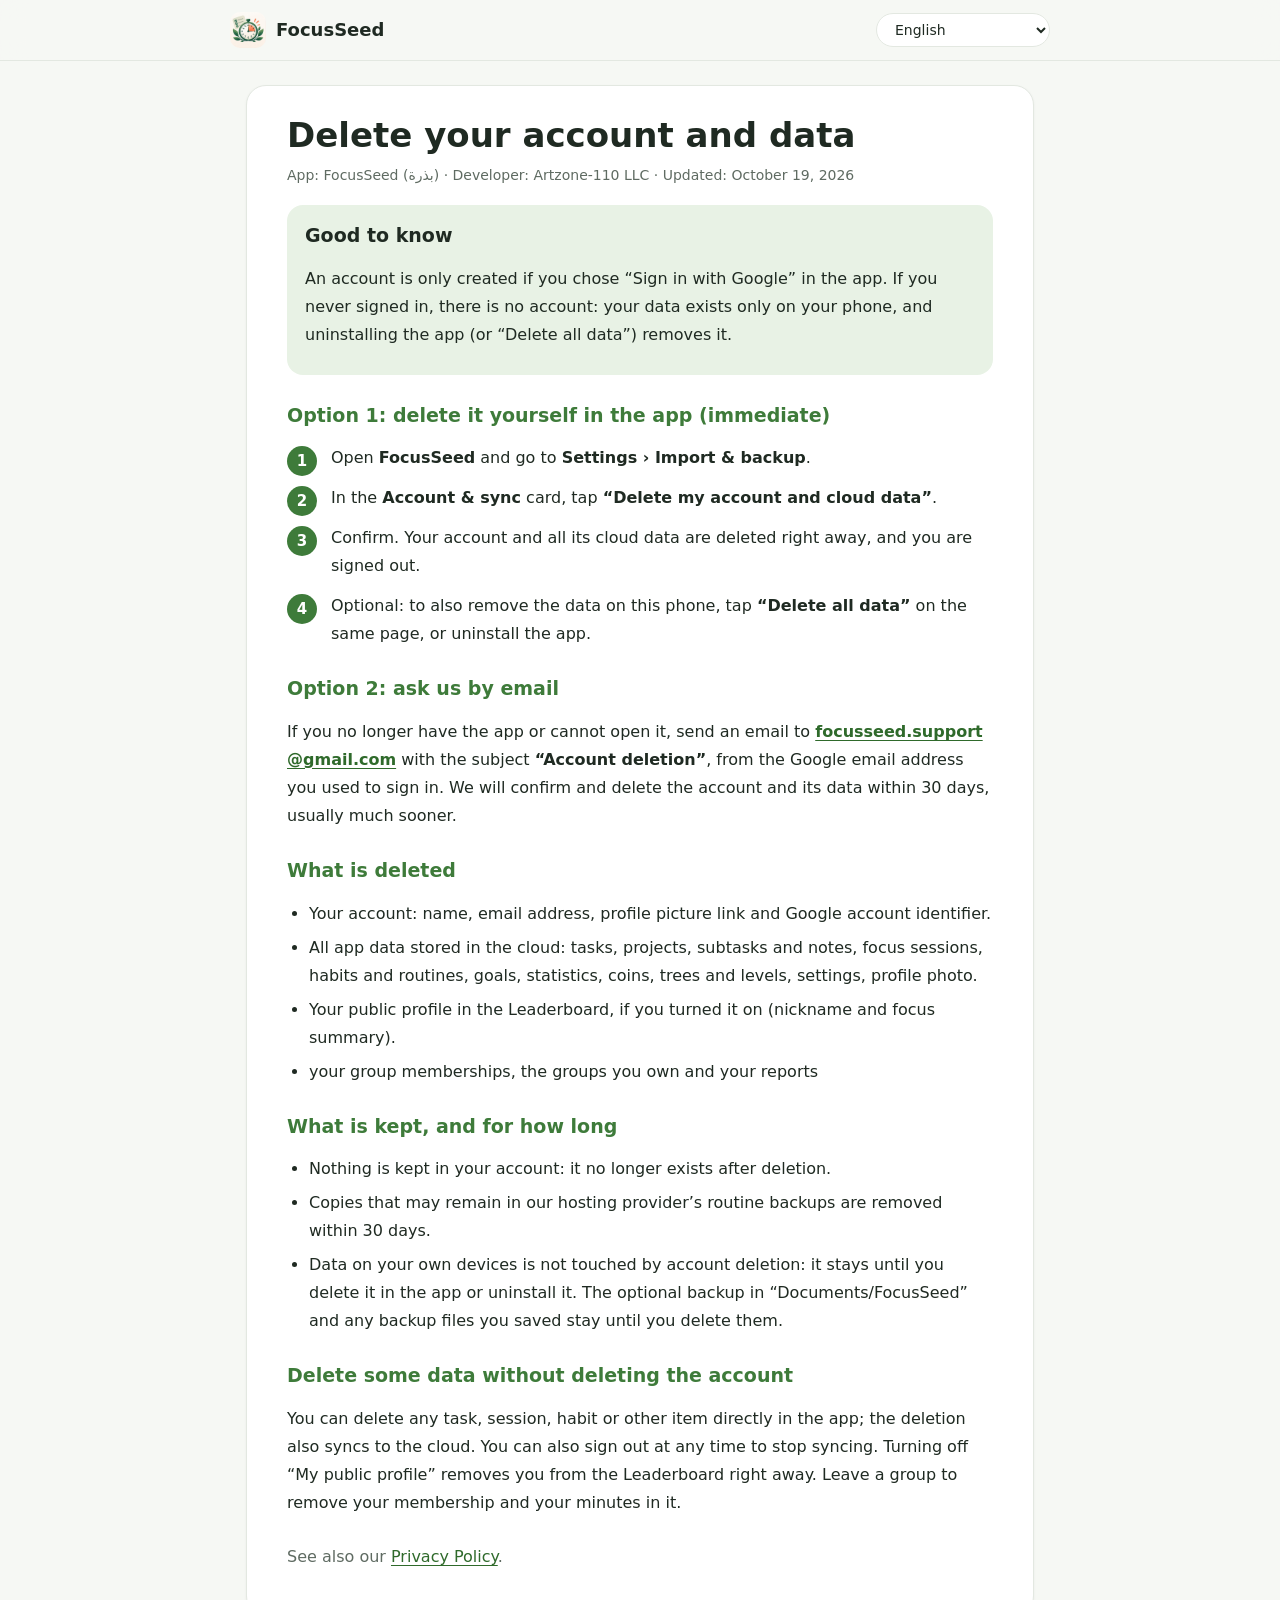
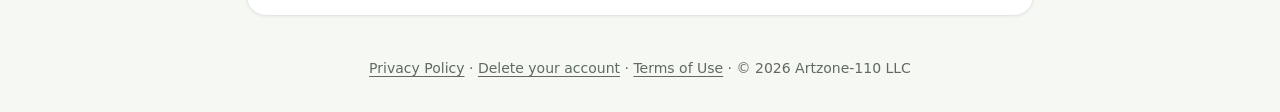
==== commit 6fb4f0e5: "Update delete-account.html, index.html, privacy.html, terms.html" ====
--- a/delete-account.html
+++ b/delete-account.html
@@ -222,7 +222,7 @@
   <p class="links"><a href="privacy.html">سیاست حریم خصوصی</a> ما را هم ببینید.</p>
 </article>
 </main>
-<footer class="foot"><span data-l="en"><a href="privacy.html">Privacy Policy</a> · <a href="delete-account.html">Delete your account</a> · </span><span data-l="ar"><a href="privacy.html">سياسة الخصوصية</a> · <a href="delete-account.html">حذف الحساب</a> · </span><span data-l="es"><a href="privacy.html">Política de privacidad</a> · <a href="delete-account.html">Eliminar la cuenta</a> · </span><span data-l="fr"><a href="privacy.html">Politique de confidentialité</a> · <a href="delete-account.html">Supprimer le compte</a> · </span><span data-l="pt"><a href="privacy.html">Política de Privacidade</a> · <a href="delete-account.html">Excluir a conta</a> · </span><span data-l="it"><a href="privacy.html">Informativa sulla privacy</a> · <a href="delete-account.html">Elimina l’account</a> · </span><span data-l="de"><a href="privacy.html">Datenschutzerklärung</a> · <a href="delete-account.html">Konto löschen</a> · </span><span data-l="ru"><a href="privacy.html">Политика конфиденциальности</a> · <a href="delete-account.html">Удалить аккаунт</a> · </span><span data-l="tr"><a href="privacy.html">Gizlilik Politikası</a> · <a href="delete-account.html">Hesabı sil</a> · </span><span data-l="id"><a href="privacy.html">Kebijakan Privasi</a> · <a href="delete-account.html">Hapus akun</a> · </span><span data-l="zh"><a href="privacy.html">隐私政策</a> · <a href="delete-account.html">删除账户</a> · </span><span data-l="ja"><a href="privacy.html">プライバシーポリシー</a> · <a href="delete-account.html">アカウントの削除</a> · </span><span data-l="ko"><a href="privacy.html">개인정보 처리방침</a> · <a href="delete-account.html">계정 삭제</a> · </span><span data-l="hi"><a href="privacy.html">गोपनीयता नीति</a> · <a href="delete-account.html">खाता हटाएँ</a> · </span><span data-l="ur"><a href="privacy.html">رازداری کی پالیسی</a> · <a href="delete-account.html">اکاؤنٹ حذف کریں</a> · </span><span data-l="fa"><a href="privacy.html">سیاست حریم خصوصی</a> · <a href="delete-account.html">حذف حساب</a> · </span><span>© 2026 <bdi class="nw">Artzone-110 LLC</bdi></span></footer>
+<footer class="foot"><span data-l="en"><a href="privacy.html">Privacy Policy</a> · <a href="delete-account.html">Delete your account</a> · <a href="terms.html">Terms of Use</a> · </span><span data-l="ar"><a href="privacy.html">سياسة الخصوصية</a> · <a href="delete-account.html">حذف الحساب</a> · <a href="terms.html">شروط الاستخدام</a> · </span><span data-l="es"><a href="privacy.html">Política de privacidad</a> · <a href="delete-account.html">Eliminar la cuenta</a> · <a href="terms.html">Terms of Use</a> · </span><span data-l="fr"><a href="privacy.html">Politique de confidentialité</a> · <a href="delete-account.html">Supprimer le compte</a> · <a href="terms.html">Terms of Use</a> · </span><span data-l="pt"><a href="privacy.html">Política de Privacidade</a> · <a href="delete-account.html">Excluir a conta</a> · <a href="terms.html">Terms of Use</a> · </span><span data-l="it"><a href="privacy.html">Informativa sulla privacy</a> · <a href="delete-account.html">Elimina l’account</a> · <a href="terms.html">Terms of Use</a> · </span><span data-l="de"><a href="privacy.html">Datenschutzerklärung</a> · <a href="delete-account.html">Konto löschen</a> · <a href="terms.html">Terms of Use</a> · </span><span data-l="ru"><a href="privacy.html">Политика конфиденциальности</a> · <a href="delete-account.html">Удалить аккаунт</a> · <a href="terms.html">Terms of Use</a> · </span><span data-l="tr"><a href="privacy.html">Gizlilik Politikası</a> · <a href="delete-account.html">Hesabı sil</a> · <a href="terms.html">Terms of Use</a> · </span><span data-l="id"><a href="privacy.html">Kebijakan Privasi</a> · <a href="delete-account.html">Hapus akun</a> · <a href="terms.html">Terms of Use</a> · </span><span data-l="zh"><a href="privacy.html">隐私政策</a> · <a href="delete-account.html">删除账户</a> · <a href="terms.html">Terms of Use</a> · </span><span data-l="ja"><a href="privacy.html">プライバシーポリシー</a> · <a href="delete-account.html">アカウントの削除</a> · <a href="terms.html">Terms of Use</a> · </span><span data-l="ko"><a href="privacy.html">개인정보 처리방침</a> · <a href="delete-account.html">계정 삭제</a> · <a href="terms.html">Terms of Use</a> · </span><span data-l="hi"><a href="privacy.html">गोपनीयता नीति</a> · <a href="delete-account.html">खाता हटाएँ</a> · <a href="terms.html">Terms of Use</a> · </span><span data-l="ur"><a href="privacy.html">رازداری کی پالیسی</a> · <a href="delete-account.html">اکاؤنٹ حذف کریں</a> · <a href="terms.html">Terms of Use</a> · </span><span data-l="fa"><a href="privacy.html">سیاست حریم خصوصی</a> · <a href="delete-account.html">حذف حساب</a> · <a href="terms.html">Terms of Use</a> · </span><span>© 2026 <bdi class="nw">Artzone-110 LLC</bdi></span></footer>
 <script src="site.js"></script>
 </body>
 </html>
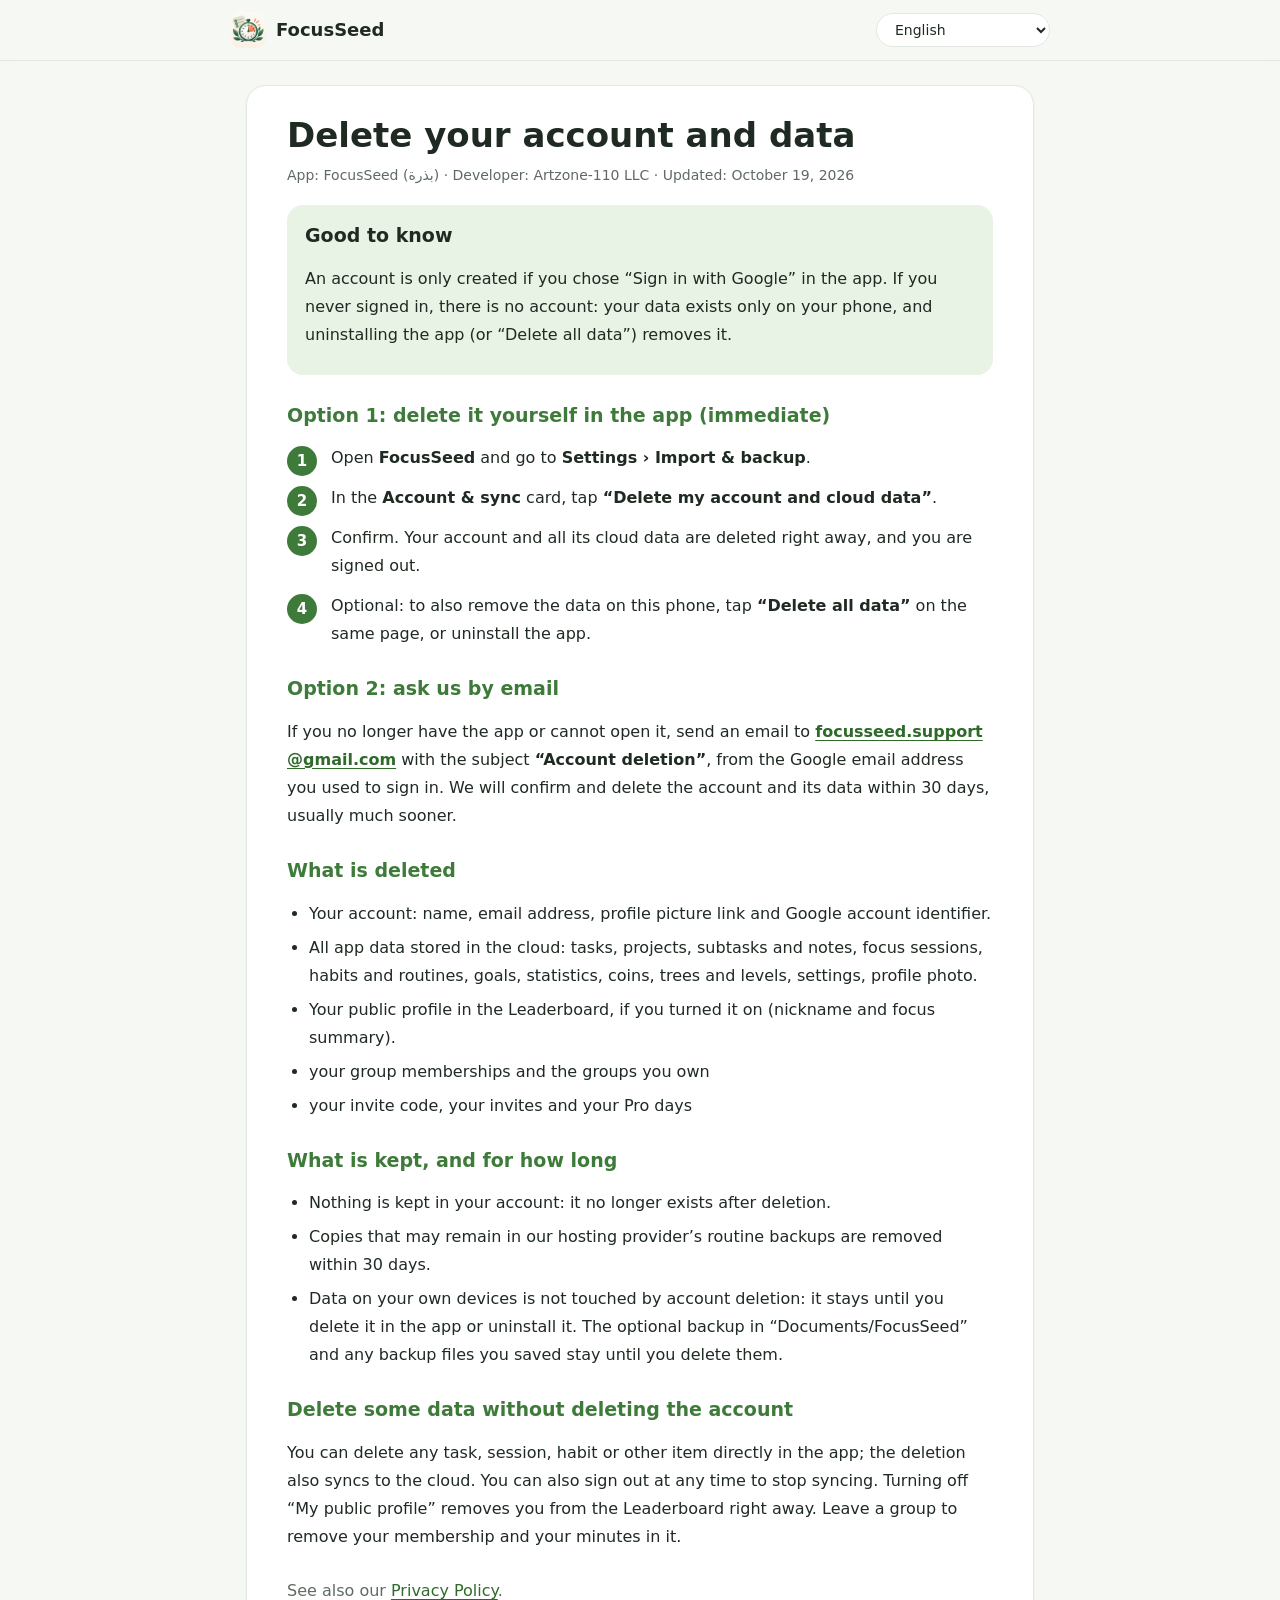
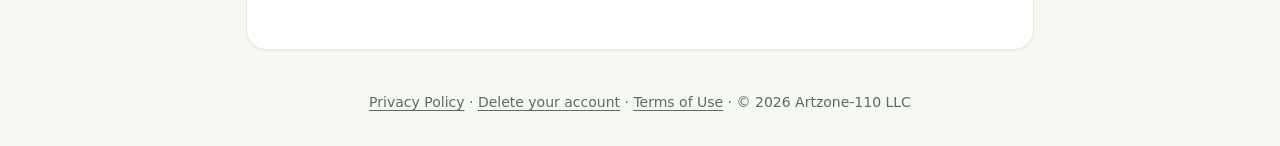
==== commit 21882106: "Update delete-account.html, index.html, privacy.html, terms.html" ====
--- a/delete-account.html
+++ b/delete-account.html
@@ -21,7 +21,7 @@
   <ol class="steps"><li>Open <b>FocusSeed</b> and go to <b>Settings › Import & backup</b>.</li><li>In the <b>Account & sync</b> card, tap <b>“Delete my account and cloud data”</b>.</li><li>Confirm. Your account and all its cloud data are deleted right away, and you are signed out.</li><li>Optional: to also remove the data on this phone, tap <b>“Delete all data”</b> on the same page, or uninstall the app.</li></ol>
   <h2>Option 2: ask us by email</h2>
   <p>If you no longer have the app or cannot open it, send an email to <a class="mail" href="mailto:focusseed.support@gmail.com?subject=FocusSeed%20account%20deletion">focusseed.support@gmail.com</a> with the subject <b>“Account deletion”</b>, from the Google email address you used to sign in. We will confirm and delete the account and its data within 30 days, usually much sooner.</p>
-  <h2>What is deleted</h2><ul><li>Your account: name, email address, profile picture link and Google account identifier.</li><li>All app data stored in the cloud: tasks, projects, subtasks and notes, focus sessions, habits and routines, goals, statistics, coins, trees and levels, settings, profile photo.</li><li>Your public profile in the Leaderboard, if you turned it on (nickname and focus summary).</li><li>your group memberships, the groups you own and your reports</li></ul>
+  <h2>What is deleted</h2><ul><li>Your account: name, email address, profile picture link and Google account identifier.</li><li>All app data stored in the cloud: tasks, projects, subtasks and notes, focus sessions, habits and routines, goals, statistics, coins, trees and levels, settings, profile photo.</li><li>Your public profile in the Leaderboard, if you turned it on (nickname and focus summary).</li><li>your group memberships and the groups you own</li><li>your invite code, your invites and your Pro days</li></ul>
   <h2>What is kept, and for how long</h2><ul><li>Nothing is kept in your account: it no longer exists after deletion.</li><li>Copies that may remain in our hosting provider’s routine backups are removed within 30 days.</li><li>Data on your own devices is not touched by account deletion: it stays until you delete it in the app or uninstall it. The optional backup in “Documents/FocusSeed” and any backup files you saved stay until you delete them.</li></ul>
   <h2>Delete some data without deleting the account</h2><p>You can delete any task, session, habit or other item directly in the app; the deletion also syncs to the cloud. You can also sign out at any time to stop syncing. Turning off “My public profile” removes you from the Leaderboard right away. Leave a group to remove your membership and your minutes in it.</p>
   <p class="links">See also our <a href="privacy.html">Privacy Policy</a>.</p>
@@ -34,7 +34,7 @@
   <ol class="steps"><li>افتح <b>بذرة</b> واذهب إلى <b>الإعدادات ← الاستيراد والنسخ الاحتياطي</b>.</li><li>في بطاقة <b>الحساب والمزامنة</b>، اضغط <b>«احذف حسابي وبياناتي من السحابة»</b>.</li><li>أكّد الحذف. يُحذف حسابك وكل بياناته السحابية فورًا، ويُسجَّل خروجك.</li><li>اختياري: لحذف البيانات الموجودة على هذا الجوال أيضًا، اضغط <b>«حذف جميع البيانات»</b> في الصفحة نفسها، أو أزل التطبيق.</li></ol>
   <h2>الطريقة الثانية: اطلب ذلك منا بالبريد</h2>
   <p>إن لم يعد التطبيق لديك أو لم تستطع فتحه، فأرسل رسالة إلى <a class="mail" href="mailto:focusseed.support@gmail.com?subject=FocusSeed%20account%20deletion">focusseed.support@gmail.com</a> بعنوان <b>«حذف الحساب»</b>، من بريد Google الذي سجّلت به الدخول. نؤكّد الطلب ونحذف الحساب وبياناته خلال 30 يومًا، وغالبًا أسرع بكثير.</p>
-  <h2>ما الذي يُحذف</h2><ul><li>حسابك: الاسم، والبريد الإلكتروني، ورابط صورة الملف، ومعرّف حساب Google.</li><li>كل بيانات التطبيق المحفوظة في السحابة: المهام والمشاريع ومهامها الفرعية وملاحظاتها، وجلسات التركيز، والعادات والروتين، والأهداف، والإحصائيات، والعملات والأشجار والمستويات، والإعدادات، وصورة الملف الشخصي.</li><li>ملفك العام في لوحة الصدارة، إن كنت فعّلته (الاسم المستعار وملخص التركيز).</li><li>عضوياتك في المجموعات، والمجموعات التي تملكها، وبلاغاتك</li></ul>
+  <h2>ما الذي يُحذف</h2><ul><li>حسابك: الاسم، والبريد الإلكتروني، ورابط صورة الملف، ومعرّف حساب Google.</li><li>كل بيانات التطبيق المحفوظة في السحابة: المهام والمشاريع ومهامها الفرعية وملاحظاتها، وجلسات التركيز، والعادات والروتين، والأهداف، والإحصائيات، والعملات والأشجار والمستويات، والإعدادات، وصورة الملف الشخصي.</li><li>ملفك العام في لوحة الصدارة، إن كنت فعّلته (الاسم المستعار وملخص التركيز).</li><li>عضويتك في المجموعات والمجموعات التي أنشأتها</li><li>رمز دعوتك ودعواتك وأيام Pro</li></ul>
   <h2>ما الذي يبقى، وإلى متى</h2><ul><li>لا يبقى شيء في حسابك، فالحساب لا يعود موجودًا بعد الحذف.</li><li>أي نسخ قد تبقى في النسخ الاحتياطية الدورية لمزوّد الاستضافة تُزال خلال 30 يومًا.</li><li>حذف الحساب لا يمسّ البيانات على أجهزتك: تبقى حتى تحذفها من التطبيق أو تزيله. والنسخة الاختيارية في «المستندات/FocusSeed» وأي ملفات نسخ حفظتها تبقى حتى تحذفها بنفسك.</li></ul>
   <h2>حذف بعض البيانات دون حذف الحساب</h2><p>تستطيع حذف أي مهمة أو جلسة أو عادة أو غيرها مباشرة من التطبيق، ويُطبَّق الحذف على السحابة أيضًا. ويمكنك تسجيل الخروج في أي وقت لإيقاف المزامنة. وإيقاف «ملفي العام» يزيلك من لوحة الصدارة فورًا. غادر المجموعة لتحذف عضويتك ودقائقك فيها.</p>
   <p class="links">راجع أيضًا <a href="privacy.html">سياسة الخصوصية</a>.</p>
@@ -47,7 +47,7 @@
   <ol class="steps"><li>Abre <b>FocusSeed</b> y ve a <b>Ajustes › Importar y copia de seguridad</b>.</li><li>En la tarjeta <b>Cuenta y sincronización</b>, toca <b>«Eliminar mi cuenta y mis datos en la nube»</b>.</li><li>Confirma. Tu cuenta y todos sus datos en la nube se eliminan al momento y se cierra tu sesión.</li><li>Opcional: para borrar también los datos de este teléfono, toca <b>«Borrar todos los datos»</b> en la misma página, o desinstala la app.</li></ol>
   <h2>Opción 2: pídenoslo por correo</h2>
   <p>Si ya no tienes la app o no puedes abrirla, escribe a <a class="mail" href="mailto:focusseed.support@gmail.com?subject=FocusSeed%20account%20deletion">focusseed.support@gmail.com</a> con el asunto <b>«Eliminación de cuenta»</b>, desde el correo de Google con el que iniciaste sesión. Confirmaremos la solicitud y eliminaremos la cuenta y sus datos en un plazo de 30 días, normalmente mucho antes.</p>
-  <h2>Qué se elimina</h2><ul><li>Tu cuenta: nombre, dirección de correo, enlace de la foto de perfil e identificador de la cuenta de Google.</li><li>Todos los datos de la app guardados en la nube: tareas, proyectos, subtareas y notas, sesiones de enfoque, hábitos y rutinas, metas, estadísticas, monedas, árboles y niveles, ajustes, foto de perfil.</li><li>Tu perfil público en la Clasificación, si lo activaste (apodo y resumen de enfoque).</li><li>tus membresías en grupos, los grupos que creaste y tus denuncias</li></ul>
+  <h2>Qué se elimina</h2><ul><li>Tu cuenta: nombre, dirección de correo, enlace de la foto de perfil e identificador de la cuenta de Google.</li><li>Todos los datos de la app guardados en la nube: tareas, proyectos, subtareas y notas, sesiones de enfoque, hábitos y rutinas, metas, estadísticas, monedas, árboles y niveles, ajustes, foto de perfil.</li><li>Tu perfil público en la Clasificación, si lo activaste (apodo y resumen de enfoque).</li><li>tus membresías en grupos y los grupos que creaste</li><li>tu código de invitación, tus invitaciones y tus días de Pro</li></ul>
   <h2>Qué se conserva y durante cuánto tiempo</h2><ul><li>No se conserva nada en tu cuenta: deja de existir tras la eliminación.</li><li>Las copias que pudieran quedar en las copias de seguridad periódicas de nuestro proveedor de alojamiento se eliminan en un plazo de 30 días.</li><li>Eliminar la cuenta no afecta a los datos de tus propios dispositivos: se conservan hasta que los borres en la app o la desinstales. La copia opcional en «Documents/FocusSeed» y los archivos de copia que hayas guardado se conservan hasta que los borres.</li></ul>
   <h2>Borrar algunos datos sin eliminar la cuenta</h2><p>Puedes borrar cualquier tarea, sesión, hábito u otro elemento directamente en la app; el borrado también se sincroniza con la nube. Además, puedes cerrar sesión cuando quieras para dejar de sincronizar. Al desactivar «Mi perfil público» desapareces de la Clasificación al instante. Sal de un grupo para borrar tu membresía y tus minutos en él.</p>
   <p class="links">Consulta también nuestra <a href="privacy.html">Política de privacidad</a>.</p>
@@ -60,7 +60,7 @@
   <ol class="steps"><li>Ouvrez <b>FocusSeed</b> et allez dans <b>Réglages › Importation et sauvegarde</b>.</li><li>Dans la carte <b>Compte et synchronisation</b>, touchez <b>« Supprimer mon compte et mes données en ligne »</b>.</li><li>Confirmez. Votre compte et toutes ses données en ligne sont supprimés immédiatement, et vous êtes déconnecté.</li><li>Facultatif : pour effacer aussi les données de ce téléphone, touchez <b>« Supprimer toutes les données »</b> sur la même page, ou désinstallez l’app.</li></ol>
   <h2>Option 2 : nous le demander par e-mail</h2>
   <p>Si vous n’avez plus l’app ou ne pouvez pas l’ouvrir, écrivez à <a class="mail" href="mailto:focusseed.support@gmail.com?subject=FocusSeed%20account%20deletion">focusseed.support@gmail.com</a> avec l’objet <b>« Suppression du compte »</b>, depuis l’adresse Google utilisée pour vous connecter. Nous confirmerons la demande et supprimerons le compte et ses données sous 30 jours, en général bien plus tôt.</p>
-  <h2>Ce qui est supprimé</h2><ul><li>Votre compte : nom, adresse e-mail, lien de la photo de profil et identifiant de compte Google.</li><li>Toutes les données de l’app stockées en ligne : tâches, projets, sous-tâches et notes, séances de concentration, habitudes et routines, objectifs, statistiques, pièces, arbres et niveaux, réglages, photo de profil.</li><li>Votre profil public dans le Classement, si vous l’aviez activé (pseudo et résumé de concentration).</li><li>vos adhésions aux groupes, les groupes que vous possédez et vos signalements</li></ul>
+  <h2>Ce qui est supprimé</h2><ul><li>Votre compte : nom, adresse e-mail, lien de la photo de profil et identifiant de compte Google.</li><li>Toutes les données de l’app stockées en ligne : tâches, projets, sous-tâches et notes, séances de concentration, habitudes et routines, objectifs, statistiques, pièces, arbres et niveaux, réglages, photo de profil.</li><li>Votre profil public dans le Classement, si vous l’aviez activé (pseudo et résumé de concentration).</li><li>vos adhésions aux groupes et les groupes que vous avez créés</li><li>votre code d’invitation, vos invitations et vos jours de Pro</li></ul>
   <h2>Ce qui est conservé, et pendant combien de temps</h2><ul><li>Rien n’est conservé dans votre compte : il n’existe plus après la suppression.</li><li>Les copies éventuelles dans les sauvegardes régulières de notre hébergeur sont effacées sous 30 jours.</li><li>La suppression du compte ne touche pas aux données de vos propres appareils : elles restent jusqu’à ce que vous les supprimiez dans l’app ou la désinstalliez. La sauvegarde facultative dans « Documents/FocusSeed » et les fichiers de sauvegarde que vous avez enregistrés restent jusqu’à ce que vous les supprimiez.</li></ul>
   <h2>Supprimer certaines données sans supprimer le compte</h2><p>Vous pouvez supprimer une tâche, une séance, une habitude ou tout autre élément directement dans l’app ; la suppression est aussi synchronisée en ligne. Vous pouvez également vous déconnecter à tout moment pour arrêter la synchronisation. Désactiver « Mon profil public » vous retire du Classement immédiatement. Quittez un groupe pour supprimer votre adhésion et vos minutes dans ce groupe.</p>
   <p class="links">Voir aussi notre <a href="privacy.html">Politique de confidentialité</a>.</p>
@@ -73,7 +73,7 @@
   <ol class="steps"><li>Abra o <b>FocusSeed</b> e vá em <b>Configurações › Importação e backup</b>.</li><li>No cartão <b>Conta e sincronização</b>, toque em <b>«Excluir minha conta e dados na nuvem»</b>.</li><li>Confirme. Sua conta e todos os dados na nuvem são excluídos na hora, e você sai da conta.</li><li>Opcional: para apagar também os dados deste celular, toque em <b>«Apagar todos os dados»</b> na mesma página, ou desinstale o app.</li></ol>
   <h2>Opção 2: peça por e-mail</h2>
   <p>Se você não tem mais o app ou não consegue abri-lo, envie um e-mail para <a class="mail" href="mailto:focusseed.support@gmail.com?subject=FocusSeed%20account%20deletion">focusseed.support@gmail.com</a> com o assunto <b>«Exclusão de conta»</b>, a partir do e-mail do Google que você usou para entrar. Confirmaremos o pedido e excluiremos a conta e seus dados em até 30 dias, geralmente bem antes.</p>
-  <h2>O que é excluído</h2><ul><li>Sua conta: nome, endereço de e-mail, link da foto de perfil e identificador da conta Google.</li><li>Todos os dados do app guardados na nuvem: tarefas, projetos, subtarefas e notas, sessões de foco, hábitos e rotinas, metas, estatísticas, moedas, árvores e níveis, configurações, foto de perfil.</li><li>Seu perfil público no Ranking, se você o ativou (apelido e resumo de foco).</li><li>suas participações em grupos, os grupos que você criou e suas denúncias</li></ul>
+  <h2>O que é excluído</h2><ul><li>Sua conta: nome, endereço de e-mail, link da foto de perfil e identificador da conta Google.</li><li>Todos os dados do app guardados na nuvem: tarefas, projetos, subtarefas e notas, sessões de foco, hábitos e rotinas, metas, estatísticas, moedas, árvores e níveis, configurações, foto de perfil.</li><li>Seu perfil público no Ranking, se você o ativou (apelido e resumo de foco).</li><li>suas participações em grupos e os grupos que você criou</li><li>seu código de convite, seus convites e seus dias de Pro</li></ul>
   <h2>O que é mantido, e por quanto tempo</h2><ul><li>Nada é mantido na sua conta: ela deixa de existir após a exclusão.</li><li>Cópias que possam permanecer nos backups de rotina do nosso provedor de hospedagem são removidas em até 30 dias.</li><li>A exclusão da conta não afeta os dados dos seus próprios aparelhos: eles ficam até você apagá-los no app ou desinstalá-lo. O backup opcional em «Documents/FocusSeed» e os arquivos de backup que você salvou ficam até você apagá-los.</li></ul>
   <h2>Apagar alguns dados sem excluir a conta</h2><p>Você pode apagar qualquer tarefa, sessão, hábito ou outro item diretamente no app; a exclusão também é sincronizada com a nuvem. Você também pode sair da conta a qualquer momento para parar de sincronizar. Desativar “Meu perfil público” tira você do Ranking na hora. Saia de um grupo para apagar sua participação e seus minutos nele.</p>
   <p class="links">Veja também nossa <a href="privacy.html">Política de Privacidade</a>.</p>
@@ -86,7 +86,7 @@
   <ol class="steps"><li>Apri <b>FocusSeed</b> e vai in <b>Impostazioni › Importazione e backup</b>.</li><li>Nella scheda <b>Account e sincronizzazione</b>, tocca <b>«Elimina il mio account e i dati nel cloud»</b>.</li><li>Conferma. L’account e tutti i suoi dati nel cloud vengono eliminati subito e viene effettuata l’uscita.</li><li>Facoltativo: per eliminare anche i dati di questo telefono, tocca <b>«Elimina tutti i dati»</b> nella stessa pagina, oppure disinstalla l’app.</li></ol>
   <h2>Opzione 2: chiedicelo via e-mail</h2>
   <p>Se non hai più l’app o non riesci ad aprirla, scrivi a <a class="mail" href="mailto:focusseed.support@gmail.com?subject=FocusSeed%20account%20deletion">focusseed.support@gmail.com</a> con oggetto <b>«Eliminazione account»</b>, dall’indirizzo Google usato per accedere. Confermeremo la richiesta ed elimineremo l’account e i suoi dati entro 30 giorni, di solito molto prima.</p>
-  <h2>Cosa viene eliminato</h2><ul><li>Il tuo account: nome, indirizzo e-mail, link alla foto del profilo e identificativo dell’account Google.</li><li>Tutti i dati dell’app salvati nel cloud: attività, progetti, sotto-attività e note, sessioni di concentrazione, abitudini e routine, obiettivi, statistiche, monete, alberi e livelli, impostazioni, foto del profilo.</li><li>Il tuo profilo pubblico nella Classifica, se lo avevi attivato (nickname e riepilogo della concentrazione).</li><li>le tue iscrizioni ai gruppi, i gruppi che possiedi e le tue segnalazioni</li></ul>
+  <h2>Cosa viene eliminato</h2><ul><li>Il tuo account: nome, indirizzo e-mail, link alla foto del profilo e identificativo dell’account Google.</li><li>Tutti i dati dell’app salvati nel cloud: attività, progetti, sotto-attività e note, sessioni di concentrazione, abitudini e routine, obiettivi, statistiche, monete, alberi e livelli, impostazioni, foto del profilo.</li><li>Il tuo profilo pubblico nella Classifica, se lo avevi attivato (nickname e riepilogo della concentrazione).</li><li>le tue iscrizioni ai gruppi e i gruppi che hai creato</li><li>il tuo codice invito, i tuoi inviti e i tuoi giorni di Pro</li></ul>
   <h2>Cosa viene conservato, e per quanto tempo</h2><ul><li>Nell’account non resta nulla: dopo l’eliminazione non esiste più.</li><li>Eventuali copie rimaste nei backup periodici del nostro fornitore di hosting vengono rimosse entro 30 giorni.</li><li>L’eliminazione dell’account non tocca i dati sui tuoi dispositivi: restano finché non li elimini nell’app o la disinstalli. Il backup facoltativo in «Documents/FocusSeed» e i file di backup che hai salvato restano finché non li elimini.</li></ul>
   <h2>Eliminare alcuni dati senza eliminare l’account</h2><p>Puoi eliminare qualsiasi attività, sessione, abitudine o altro elemento direttamente nell’app; l’eliminazione viene sincronizzata anche nel cloud. Puoi anche uscire dall’account in qualsiasi momento per interrompere la sincronizzazione. Disattivando «Il mio profilo pubblico» esci subito dalla Classifica. Esci da un gruppo per eliminare la tua iscrizione e i tuoi minuti in esso.</p>
   <p class="links">Consulta anche la nostra <a href="privacy.html">Informativa sulla privacy</a>.</p>
@@ -99,7 +99,7 @@
   <ol class="steps"><li>Öffne <b>FocusSeed</b> und gehe zu <b>Einstellungen › Import & Sicherung</b>.</li><li>Tippe in der Karte <b>Konto & Synchronisierung</b> auf <b>„Konto und Cloud-Daten löschen“</b>.</li><li>Bestätige. Dein Konto und alle zugehörigen Cloud-Daten werden sofort gelöscht, und du wirst abgemeldet.</li><li>Optional: Um auch die Daten auf diesem Handy zu entfernen, tippe auf derselben Seite auf <b>„Alle Daten löschen“</b> oder deinstalliere die App.</li></ol>
   <h2>Möglichkeit 2: per E-Mail bei uns anfragen</h2>
   <p>Wenn du die App nicht mehr hast oder nicht öffnen kannst, schreib eine E-Mail an <a class="mail" href="mailto:focusseed.support@gmail.com?subject=FocusSeed%20account%20deletion">focusseed.support@gmail.com</a> mit dem Betreff <b>„Kontolöschung“</b>, und zwar von der Google-Adresse, mit der du dich angemeldet hast. Wir bestätigen die Anfrage und löschen das Konto und seine Daten innerhalb von 30 Tagen, meist deutlich schneller.</p>
-  <h2>Was gelöscht wird</h2><ul><li>Dein Konto: Name, E-Mail-Adresse, Link zum Profilbild und Google-Kontokennung.</li><li>Alle in der Cloud gespeicherten App-Daten: Aufgaben, Projekte, Unteraufgaben und Notizen, Fokussitzungen, Gewohnheiten und Routinen, Ziele, Statistiken, Münzen, Bäume und Level, Einstellungen, Profilbild.</li><li>Dein öffentliches Profil in der Bestenliste, falls du es eingeschaltet hattest (Spitzname und Fokus-Zusammenfassung).</li><li>deine Gruppenmitgliedschaften, die Gruppen, die dir gehören, und deine Meldungen</li></ul>
+  <h2>Was gelöscht wird</h2><ul><li>Dein Konto: Name, E-Mail-Adresse, Link zum Profilbild und Google-Kontokennung.</li><li>Alle in der Cloud gespeicherten App-Daten: Aufgaben, Projekte, Unteraufgaben und Notizen, Fokussitzungen, Gewohnheiten und Routinen, Ziele, Statistiken, Münzen, Bäume und Level, Einstellungen, Profilbild.</li><li>Dein öffentliches Profil in der Bestenliste, falls du es eingeschaltet hattest (Spitzname und Fokus-Zusammenfassung).</li><li>deine Gruppenmitgliedschaften und die Gruppen, die du erstellt hast</li><li>deinen Einladungscode, deine Einladungen und deine Pro-Tage</li></ul>
   <h2>Was erhalten bleibt, und wie lange</h2><ul><li>In deinem Konto bleibt nichts: Nach der Löschung existiert es nicht mehr.</li><li>Kopien, die in den regelmäßigen Sicherungen unseres Hosting-Anbieters verbleiben könnten, werden innerhalb von 30 Tagen entfernt.</li><li>Die Kontolöschung berührt die Daten auf deinen eigenen Geräten nicht: Sie bleiben, bis du sie in der App löschst oder die App deinstallierst. Die optionale Sicherung in „Documents/FocusSeed“ und gespeicherte Sicherungsdateien bleiben, bis du sie löschst.</li></ul>
   <h2>Einzelne Daten löschen, ohne das Konto zu löschen</h2><p>Du kannst jede Aufgabe, Sitzung, Gewohnheit oder andere Einträge direkt in der App löschen; die Löschung wird auch in der Cloud synchronisiert. Außerdem kannst du dich jederzeit abmelden, um die Synchronisierung zu beenden. Wenn du „Mein öffentliches Profil“ ausschaltest, verschwindest du sofort aus der Bestenliste. Verlasse eine Gruppe, um deine Mitgliedschaft und deine Minuten darin zu löschen.</p>
   <p class="links">Siehe auch unsere <a href="privacy.html">Datenschutzerklärung</a>.</p>
@@ -112,7 +112,7 @@
   <ol class="steps"><li>Откройте <b>FocusSeed</b> и перейдите в <b>Настройки › Импорт и резервные копии</b>.</li><li>В карточке <b>Аккаунт и синхронизация</b> нажмите <b>«Удалить аккаунт и данные в облаке»</b>.</li><li>Подтвердите. Аккаунт и все его данные в облаке удаляются сразу, и вы выходите из системы.</li><li>По желанию: чтобы удалить и данные на этом телефоне, нажмите <b>«Удалить все данные»</b> на той же странице или удалите приложение.</li></ol>
   <h2>Способ 2: написать нам по электронной почте</h2>
   <p>Если приложения у вас больше нет или его не удаётся открыть, напишите на <a class="mail" href="mailto:focusseed.support@gmail.com?subject=FocusSeed%20account%20deletion">focusseed.support@gmail.com</a> с темой <b>«Удаление аккаунта»</b> с того адреса Google, через который вы входили. Мы подтвердим запрос и удалим аккаунт и его данные в течение 30 дней, обычно намного быстрее.</p>
-  <h2>Что удаляется</h2><ul><li>Ваш аккаунт: имя, адрес электронной почты, ссылка на фото профиля и идентификатор аккаунта Google.</li><li>Все данные приложения в облаке: задачи, проекты, подзадачи и заметки, сессии фокуса, привычки и ритуалы, цели, статистика, монеты, деревья и уровни, настройки, фото профиля.</li><li>Ваш публичный профиль в разделе «Рейтинг», если вы его включали (ник и сводка фокуса).</li><li>ваше участие в группах, ваши группы и ваши жалобы</li></ul>
+  <h2>Что удаляется</h2><ul><li>Ваш аккаунт: имя, адрес электронной почты, ссылка на фото профиля и идентификатор аккаунта Google.</li><li>Все данные приложения в облаке: задачи, проекты, подзадачи и заметки, сессии фокуса, привычки и ритуалы, цели, статистика, монеты, деревья и уровни, настройки, фото профиля.</li><li>Ваш публичный профиль в разделе «Рейтинг», если вы его включали (ник и сводка фокуса).</li><li>ваше участие в группах и созданные вами группы</li><li>ваш код приглашения, ваши приглашения и дни Pro</li></ul>
   <h2>Что сохраняется и как долго</h2><ul><li>В аккаунте ничего не остаётся: после удаления он больше не существует.</li><li>Копии, которые могут остаться в регулярных резервных копиях хостинг-провайдера, удаляются в течение 30 дней.</li><li>Удаление аккаунта не затрагивает данные на ваших устройствах: они остаются, пока вы не удалите их в приложении или не удалите само приложение. Необязательная копия в «Documents/FocusSeed» и сохранённые вами файлы резервных копий остаются, пока вы их не удалите.</li></ul>
   <h2>Удалить часть данных, не удаляя аккаунт</h2><p>Любую задачу, сессию, привычку или другой элемент можно удалить прямо в приложении — удаление синхронизируется и с облаком. Кроме того, вы можете в любой момент выйти из аккаунта, чтобы остановить синхронизацию. Если выключить «Мой публичный профиль», вы сразу исчезнете из раздела «Рейтинг». Выйдите из группы, чтобы удалить своё участие и минуты в ней.</p>
   <p class="links">См. также нашу <a href="privacy.html">Политику конфиденциальности</a>.</p>
@@ -125,7 +125,7 @@
   <ol class="steps"><li><b>FocusSeed</b>’i aç ve <b>Ayarlar › İçe aktarma ve yedekleme</b> bölümüne git.</li><li><b>Hesap ve eşitleme</b> kartında <b>«Hesabımı ve buluttaki verilerimi sil»</b> düğmesine dokun.</li><li>Onayla. Hesabın ve buluttaki tüm verileri hemen silinir ve oturumun kapanır.</li><li>İsteğe bağlı: bu telefondaki verileri de silmek için aynı sayfada <b>«Tüm verileri sil»</b> düğmesine dokun ya da uygulamayı kaldır.</li></ol>
   <h2>2. yol: bizden e-postayla iste</h2>
   <p>Uygulama artık sende değilse ya da açamıyorsan, giriş yaptığın Google e-posta adresinden <a class="mail" href="mailto:focusseed.support@gmail.com?subject=FocusSeed%20account%20deletion">focusseed.support@gmail.com</a> adresine <b>«Hesap silme»</b> konulu bir e-posta gönder. Talebi onaylar, hesabı ve verilerini 30 gün içinde, genellikle çok daha erken sileriz.</p>
-  <h2>Neler silinir</h2><ul><li>Hesabın: ad, e-posta adresi, profil resmi bağlantısı ve Google hesap kimliği.</li><li>Bulutta saklanan tüm uygulama verileri: görevler, projeler, alt görevler ve notlar, odak oturumları, alışkanlıklar ve rutinler, hedefler, istatistikler, paralar, ağaçlar ve seviyeler, ayarlar, profil fotoğrafı.</li><li>Açtıysan Liderlik tablosu içindeki herkese açık profilin (takma ad ve odak özeti).</li><li>grup üyeliklerin, sahibi olduğun gruplar ve bildirimlerin</li></ul>
+  <h2>Neler silinir</h2><ul><li>Hesabın: ad, e-posta adresi, profil resmi bağlantısı ve Google hesap kimliği.</li><li>Bulutta saklanan tüm uygulama verileri: görevler, projeler, alt görevler ve notlar, odak oturumları, alışkanlıklar ve rutinler, hedefler, istatistikler, paralar, ağaçlar ve seviyeler, ayarlar, profil fotoğrafı.</li><li>Açtıysan Liderlik tablosu içindeki herkese açık profilin (takma ad ve odak özeti).</li><li>grup üyeliklerin ve oluşturduğun gruplar</li><li>davet kodun, davetlerin ve Pro günlerin</li></ul>
   <h2>Neler kalır ve ne kadar süre</h2><ul><li>Hesabında hiçbir şey kalmaz: silindikten sonra artık yoktur.</li><li>Barındırma sağlayıcımızın düzenli yedeklerinde kalabilecek kopyalar 30 gün içinde kaldırılır.</li><li>Hesap silme kendi cihazlarındaki verilere dokunmaz: onları uygulamada silene ya da uygulamayı kaldırana kadar kalırlar. «Documents/FocusSeed» içindeki isteğe bağlı yedek ve kaydettiğin yedek dosyaları sen silene kadar kalır.</li></ul>
   <h2>Hesabı silmeden bazı verileri silmek</h2><p>Herhangi bir görevi, oturumu, alışkanlığı ya da başka bir öğeyi doğrudan uygulamada silebilirsin; silme işlemi buluta da eşitlenir. Ayrıca eşitlemeyi durdurmak için istediğin an oturumu kapatabilirsin. “Herkese açık profilim” seçeneğini kapatmak seni Liderlik tablosu içinden hemen çıkarır. Üyeliğini ve oradaki dakikalarını silmek için gruptan ayrıl.</p>
   <p class="links">Ayrıca <a href="privacy.html">Gizlilik Politikamıza</a> bak.</p>
@@ -138,7 +138,7 @@
   <ol class="steps"><li>Buka <b>FocusSeed</b> lalu masuk ke <b>Pengaturan › Impor & cadangan</b>.</li><li>Di kartu <b>Akun & sinkronisasi</b>, ketuk <b>«Hapus akun dan data cloud saya»</b>.</li><li>Konfirmasi. Akun dan semua data cloud-nya langsung dihapus, dan kamu keluar dari akun.</li><li>Opsional: untuk menghapus juga data di ponsel ini, ketuk <b>«Hapus semua data»</b> di halaman yang sama, atau copot aplikasinya.</li></ol>
   <h2>Cara 2: minta kepada kami lewat email</h2>
   <p>Jika aplikasinya sudah tidak ada atau tidak bisa dibuka, kirim email ke <a class="mail" href="mailto:focusseed.support@gmail.com?subject=FocusSeed%20account%20deletion">focusseed.support@gmail.com</a> dengan subjek <b>«Penghapusan akun»</b> dari alamat Google yang kamu pakai untuk masuk. Kami akan mengonfirmasi permintaan dan menghapus akun beserta datanya dalam 30 hari, biasanya jauh lebih cepat.</p>
-  <h2>Apa yang dihapus</h2><ul><li>Akunmu: nama, alamat email, tautan foto profil, dan pengenal akun Google.</li><li>Semua data aplikasi yang disimpan di cloud: tugas, proyek, subtugas dan catatan, sesi fokus, kebiasaan dan rutinitas, tujuan, statistik, koin, pohon dan level, pengaturan, foto profil.</li><li>Profil publikmu di Papan peringkat, jika kamu mengaktifkannya (nama panggilan dan ringkasan fokus).</li><li>keanggotaanmu di grup, grup yang kamu miliki, dan laporanmu</li></ul>
+  <h2>Apa yang dihapus</h2><ul><li>Akunmu: nama, alamat email, tautan foto profil, dan pengenal akun Google.</li><li>Semua data aplikasi yang disimpan di cloud: tugas, proyek, subtugas dan catatan, sesi fokus, kebiasaan dan rutinitas, tujuan, statistik, koin, pohon dan level, pengaturan, foto profil.</li><li>Profil publikmu di Papan peringkat, jika kamu mengaktifkannya (nama panggilan dan ringkasan fokus).</li><li>keanggotaan grupmu dan grup yang kamu buat</li><li>kode undanganmu, undanganmu, dan hari Pro-mu</li></ul>
   <h2>Apa yang tetap disimpan, dan berapa lama</h2><ul><li>Tidak ada yang tersisa di akunmu: akun tidak ada lagi setelah dihapus.</li><li>Salinan yang mungkin tersisa di cadangan rutin penyedia hosting kami dihapus dalam 30 hari.</li><li>Penghapusan akun tidak menyentuh data di perangkatmu sendiri: data itu tetap ada sampai kamu menghapusnya di aplikasi atau mencopot aplikasinya. Cadangan opsional di «Documents/FocusSeed» dan file cadangan yang kamu simpan tetap ada sampai kamu menghapusnya.</li></ul>
   <h2>Menghapus sebagian data tanpa menghapus akun</h2><p>Kamu bisa menghapus tugas, sesi, kebiasaan, atau item lain langsung di aplikasi; penghapusan itu juga tersinkron ke cloud. Kamu juga bisa keluar dari akun kapan saja untuk menghentikan sinkronisasi. Menonaktifkan “Profil publik saya” langsung mengeluarkanmu dari Papan peringkat. Keluar dari grup untuk menghapus keanggotaan dan menitmu di dalamnya.</p>
   <p class="links">Lihat juga <a href="privacy.html">Kebijakan Privasi</a> kami.</p>
@@ -151,7 +151,7 @@
   <ol class="steps"><li>打开 <b>FocusSeed</b>，进入 <b>设置 › 导入与备份</b>。</li><li>在 <b>账户与同步</b> 卡片中，点按 <b>「删除我的账户和云端数据」</b>。</li><li>确认后，你的账户及其全部云端数据会立即删除，并自动退出登录。</li><li>可选：若要同时删除此手机上的数据，请在同一页面点按 <b>「删除所有数据」</b>，或卸载应用。</li></ol>
   <h2>方法二：通过邮件向我们申请</h2>
   <p>如果你已不再拥有本应用或无法打开它，请使用你登录时所用的 Google 邮箱，向 <a class="mail" href="mailto:focusseed.support@gmail.com?subject=FocusSeed%20account%20deletion">focusseed.support@gmail.com</a> 发送主题为 <b>「删除账户」</b> 的邮件。我们会确认申请，并在 30 天内（通常会快得多）删除该账户及其数据。</p>
-  <h2>会删除哪些内容</h2><ul><li>你的账户：姓名、电子邮件地址、头像链接和 Google 账户标识符。</li><li>存储在云端的全部应用数据：任务、项目、子任务和备注、专注记录、习惯和例行程序、目标、统计、金币、树木和等级、设置、头像。</li><li>你在“排行榜”中的公开资料（如果你曾开启）：昵称和专注摘要。</li><li>你的小组成员资格、你拥有的小组以及你的举报</li></ul>
+  <h2>会删除哪些内容</h2><ul><li>你的账户：姓名、电子邮件地址、头像链接和 Google 账户标识符。</li><li>存储在云端的全部应用数据：任务、项目、子任务和备注、专注记录、习惯和例行程序、目标、统计、金币、树木和等级、设置、头像。</li><li>你在“排行榜”中的公开资料（如果你曾开启）：昵称和专注摘要。</li><li>你的小组成员身份和你创建的小组</li><li>你的邀请码、邀请记录和 Pro 天数</li></ul>
   <h2>会保留哪些内容，保留多久</h2><ul><li>账户中不会保留任何内容：删除后该账户即不复存在。</li><li>托管服务商例行备份中可能残留的副本会在 30 天内清除。</li><li>删除账户不会影响你自己设备上的数据：它们会一直保留，直到你在应用中删除或卸载应用。「Documents/FocusSeed」中的可选备份和你保存的备份文件会保留到你自行删除。</li></ul>
   <h2>不删除账户，只删除部分数据</h2><p>你可以直接在应用中删除任何任务、专注记录、习惯或其他项目，删除操作也会同步到云端。你也可以随时退出登录以停止同步。关闭“我的公开资料”后，你会立即从“排行榜”中移除。退出小组即可删除你在其中的成员资格和分钟数。</p>
   <p class="links">另请参阅我们的<a href="privacy.html">隐私政策</a>。</p>
@@ -164,7 +164,7 @@
   <ol class="steps"><li><b>FocusSeed</b> を開き、<b>設定 › インポートとバックアップ</b> に進みます。</li><li><b>アカウントと同期</b> のカードで、<b>「アカウントとクラウドのデータを削除」</b>をタップします。</li><li>確認します。アカウントとそのクラウドの全データがすぐに削除され、ログアウトされます。</li><li>任意：このスマートフォンのデータも消すには、同じページの<b>「すべてのデータを削除」</b>をタップするか、アプリをアンインストールします。</li></ol>
   <h2>方法2：メールで依頼する</h2>
   <p>アプリがもう手元にない、または開けない場合は、ログインに使った Google のメールアドレスから <a class="mail" href="mailto:focusseed.support@gmail.com?subject=FocusSeed%20account%20deletion">focusseed.support@gmail.com</a> 宛てに、件名 <b>「アカウント削除」</b> でメールをお送りください。依頼を確認し、30日以内（通常はもっと早く）にアカウントとそのデータを削除します。</p>
-  <h2>削除されるもの</h2><ul><li>アカウント：名前、メールアドレス、プロフィール画像のリンク、Google アカウントの識別子。</li><li>クラウドに保存されたアプリのすべてのデータ：タスク、プロジェクト、サブタスクとメモ、集中セッション、習慣とルーティン、目標、統計、コイン、木とレベル、設定、プロフィール写真。</li><li>「ランキング」の公開プロフィール（オンにしていた場合）：ニックネームと集中時間の要約。</li><li>グループへの参加情報、あなたが所有するグループ、あなたの報告</li></ul>
+  <h2>削除されるもの</h2><ul><li>アカウント：名前、メールアドレス、プロフィール画像のリンク、Google アカウントの識別子。</li><li>クラウドに保存されたアプリのすべてのデータ：タスク、プロジェクト、サブタスクとメモ、集中セッション、習慣とルーティン、目標、統計、コイン、木とレベル、設定、プロフィール写真。</li><li>「ランキング」の公開プロフィール（オンにしていた場合）：ニックネームと集中時間の要約。</li><li>グループへの参加と、あなたが作ったグループ</li><li>招待コード、招待、Pro の日数</li></ul>
   <h2>残るもの、そしてその期間</h2><ul><li>アカウントには何も残りません。削除後、アカウントは存在しなくなります。</li><li>ホスティング事業者の定期バックアップに残る可能性のあるコピーは、30日以内に消去されます。</li><li>アカウントを削除しても、あなた自身の端末のデータには影響しません。アプリで削除するかアンインストールするまで残ります。「Documents/FocusSeed」の任意のバックアップと、保存したバックアップファイルは、あなたが削除するまで残ります。</li></ul>
   <h2>アカウントを残したまま一部のデータを削除する</h2><p>タスク、セッション、習慣などは、アプリ内で個別に削除できます。削除はクラウドにも同期されます。また、いつでもログアウトして同期を止められます。「公開プロフィール」をオフにすると、すぐに「ランキング」から外れます。グループを退出すると、そこでの参加情報と分数が削除されます。</p>
   <p class="links"><a href="privacy.html">プライバシーポリシー</a>もあわせてご覧ください。</p>
@@ -177,7 +177,7 @@
   <ol class="steps"><li><b>FocusSeed</b>를 열고 <b>설정 › 가져오기 및 백업</b>로 이동하세요.</li><li><b>계정 및 동기화</b> 카드에서 <b>「내 계정과 클라우드 데이터 삭제」</b>을 누르세요.</li><li>확인하면 계정과 모든 클라우드 데이터가 즉시 삭제되고 로그아웃됩니다.</li><li>선택: 이 휴대폰의 데이터도 지우려면 같은 페이지에서 <b>「모든 데이터 삭제」</b>을 누르거나 앱을 삭제하세요.</li></ol>
   <h2>방법 2: 이메일로 요청</h2>
   <p>앱이 더 이상 없거나 열 수 없다면, 로그인에 사용한 Google 이메일 주소로 <a class="mail" href="mailto:focusseed.support@gmail.com?subject=FocusSeed%20account%20deletion">focusseed.support@gmail.com</a>에 제목 <b>「계정 삭제」</b>로 메일을 보내 주세요. 요청을 확인한 뒤 30일 이내(보통 훨씬 빨리)에 계정과 데이터를 삭제합니다.</p>
-  <h2>삭제되는 항목</h2><ul><li>계정: 이름, 이메일 주소, 프로필 사진 링크, Google 계정 식별자.</li><li>클라우드에 저장된 모든 앱 데이터: 할 일, 프로젝트, 하위 할 일과 메모, 집중 세션, 습관과 루틴, 목표, 통계, 코인, 나무와 레벨, 설정, 프로필 사진.</li><li>“순위표”의 공개 프로필(켜 두었던 경우): 닉네임과 집중 요약.</li><li>그룹 멤버 정보, 내가 소유한 그룹, 내 신고</li></ul>
+  <h2>삭제되는 항목</h2><ul><li>계정: 이름, 이메일 주소, 프로필 사진 링크, Google 계정 식별자.</li><li>클라우드에 저장된 모든 앱 데이터: 할 일, 프로젝트, 하위 할 일과 메모, 집중 세션, 습관과 루틴, 목표, 통계, 코인, 나무와 레벨, 설정, 프로필 사진.</li><li>“순위표”의 공개 프로필(켜 두었던 경우): 닉네임과 집중 요약.</li><li>그룹 참여 기록과 내가 만든 그룹</li><li>초대 코드, 초대 기록, Pro 일수</li></ul>
   <h2>남는 항목과 기간</h2><ul><li>계정에는 아무것도 남지 않습니다. 삭제 후 계정은 더 이상 존재하지 않습니다.</li><li>호스팅 업체의 정기 백업에 남아 있을 수 있는 사본은 30일 이내에 지워집니다.</li><li>계정을 삭제해도 내 기기의 데이터는 그대로입니다. 앱에서 삭제하거나 앱을 지울 때까지 남습니다. 「Documents/FocusSeed」의 선택형 백업과 저장해 둔 백업 파일은 직접 삭제할 때까지 남습니다.</li></ul>
   <h2>계정은 두고 일부 데이터만 삭제하기</h2><p>할 일, 세션, 습관 등 어떤 항목이든 앱에서 바로 삭제할 수 있으며, 삭제 내용은 클라우드에도 동기화됩니다. 언제든 로그아웃해 동기화를 멈출 수도 있습니다. “내 공개 프로필”을 끄면 바로 “순위표”에서 빠져요. 그룹에서 나가면 그 그룹의 멤버 정보와 시간이 삭제돼요.</p>
   <p class="links"><a href="privacy.html">개인정보 처리방침</a>도 함께 확인하세요.</p>
@@ -190,7 +190,7 @@
   <ol class="steps"><li><b>FocusSeed</b> खोलें और <b>सेटिंग्स › इंपोर्ट और बैकअप</b> पर जाएँ।</li><li><b>खाता और सिंक</b> कार्ड में <b>«मेरा खाता और क्लाउड डेटा हटाएँ»</b> दबाएँ।</li><li>पुष्टि करें। आपका खाता और उसका पूरा क्लाउड डेटा तुरंत हट जाता है, और आप साइन आउट हो जाते हैं।</li><li>वैकल्पिक: इस फ़ोन का डेटा भी हटाने के लिए उसी पेज पर <b>«सारा डेटा मिटाएँ»</b> दबाएँ, या ऐप हटा दें।</li></ol>
   <h2>तरीक़ा 2: ईमेल से हमसे कहें</h2>
   <p>अगर ऐप अब आपके पास नहीं है या खुल नहीं रहा, तो जिस Google ईमेल पते से आपने साइन इन किया था, उससे <a class="mail" href="mailto:focusseed.support@gmail.com?subject=FocusSeed%20account%20deletion">focusseed.support@gmail.com</a> पर <b>«खाता हटाना»</b> विषय के साथ ईमेल भेजें। हम अनुरोध की पुष्टि करके 30 दिनों के भीतर, अक्सर इससे काफ़ी पहले, खाता और उसका डेटा हटा देंगे।</p>
-  <h2>क्या हटाया जाता है</h2><ul><li>आपका खाता: नाम, ईमेल पता, प्रोफ़ाइल चित्र का लिंक और Google खाते का पहचानकर्ता।</li><li>क्लाउड में सहेजा गया ऐप का पूरा डेटा: काम, प्रोजेक्ट, उप-काम और नोट, फ़ोकस सेशन, आदतें और दिनचर्याएँ, लक्ष्य, आँकड़े, सिक्के, पेड़ और स्तर, सेटिंग्स, प्रोफ़ाइल फ़ोटो, और नमाज़ के समय के लिए सहेजा गया स्थान।</li><li>लीडरबोर्ड पर आपकी सार्वजनिक प्रोफ़ाइल, अगर आपने चालू की थी (उपनाम और फ़ोकस सारांश)।</li><li>आपकी ग्रुप सदस्यताएँ, आपके बनाए ग्रुप और आपकी रिपोर्ट</li></ul>
+  <h2>क्या हटाया जाता है</h2><ul><li>आपका खाता: नाम, ईमेल पता, प्रोफ़ाइल चित्र का लिंक और Google खाते का पहचानकर्ता।</li><li>क्लाउड में सहेजा गया ऐप का पूरा डेटा: काम, प्रोजेक्ट, उप-काम और नोट, फ़ोकस सेशन, आदतें और दिनचर्याएँ, लक्ष्य, आँकड़े, सिक्के, पेड़ और स्तर, सेटिंग्स, प्रोफ़ाइल फ़ोटो, और नमाज़ के समय के लिए सहेजा गया स्थान।</li><li>लीडरबोर्ड पर आपकी सार्वजनिक प्रोफ़ाइल, अगर आपने चालू की थी (उपनाम और फ़ोकस सारांश)।</li><li>आपकी ग्रुप सदस्यताएँ और आपके बनाए ग्रुप</li><li>आपका निमंत्रण कोड, आपके निमंत्रण और आपके Pro दिन</li></ul>
   <h2>क्या रहता है, और कितने समय तक</h2><ul><li>आपके खाते में कुछ नहीं रहता: हटाने के बाद खाता मौजूद ही नहीं रहता।</li><li>होस्टिंग सेवा के नियमित बैकअप में बची कोई भी कॉपी 30 दिनों के भीतर हटा दी जाती है।</li><li>खाता हटाने से आपके अपने डिवाइसों का डेटा प्रभावित नहीं होता: वह तब तक रहता है जब तक आप उसे ऐप में न हटाएँ या ऐप हटा न दें। «Documents/FocusSeed» का वैकल्पिक बैकअप और आपकी सहेजी बैकअप फ़ाइलें तब तक रहती हैं जब तक आप उन्हें न हटाएँ।</li></ul>
   <h2>खाता हटाए बिना कुछ डेटा हटाना</h2><p>आप कोई भी काम, सेशन, आदत या दूसरी चीज़ सीधे ऐप में हटा सकते हैं; यह हटाना क्लाउड में भी सिंक होता है। सिंक रोकने के लिए आप कभी भी साइन आउट भी कर सकते हैं। “मेरी सार्वजनिक प्रोफ़ाइल” बंद करते ही आप लीडरबोर्ड से तुरंत हट जाते हैं। ग्रुप छोड़ें ताकि उसमें आपकी सदस्यता और मिनट मिट जाएँ।</p>
   <p class="links">हमारी <a href="privacy.html">गोपनीयता नीति</a> भी देखें।</p>
@@ -203,7 +203,7 @@
   <ol class="steps"><li><b><bdi>FocusSeed</bdi></b> کھولیں اور <b>ترتیبات ← درآمد اور بیک اپ</b> پر جائیں۔</li><li><b>اکاؤنٹ اور ہم آہنگی</b> کارڈ میں <b>«میرا اکاؤنٹ اور کلاؤڈ ڈیٹا حذف کریں»</b> دبائیں۔</li><li>تصدیق کریں۔ آپ کا اکاؤنٹ اور اس کا سارا کلاؤڈ ڈیٹا فوراً حذف ہو جاتا ہے، اور آپ سائن آؤٹ ہو جاتے ہیں۔</li><li>اختیاری: اس فون کا ڈیٹا بھی ہٹانے کے لیے اسی صفحے پر <b>«سارا ڈیٹا حذف کریں»</b> دبائیں، یا ایپ ان انسٹال کریں۔</li></ol>
   <h2>طریقہ 2: ای میل کے ذریعے ہم سے کہیں</h2>
   <p>اگر ایپ اب آپ کے پاس نہیں یا کھل نہیں رہی تو جس Google ای میل سے آپ نے سائن ان کیا تھا، اس سے <a class="mail" href="mailto:focusseed.support@gmail.com?subject=FocusSeed%20account%20deletion">focusseed.support@gmail.com</a> پر <b>«اکاؤنٹ حذف کرنا»</b> کے عنوان سے ای میل بھیجیں۔ ہم درخواست کی تصدیق کر کے 30 دن کے اندر، اکثر اس سے کہیں پہلے، اکاؤنٹ اور اس کا ڈیٹا حذف کر دیں گے۔</p>
-  <h2>کیا حذف ہوتا ہے</h2><ul><li>آپ کا اکاؤنٹ: نام، ای میل پتہ، پروفائل تصویر کا لنک اور Google اکاؤنٹ کا شناخت کنندہ۔</li><li>کلاؤڈ میں محفوظ ایپ کا سارا ڈیٹا: کام، پروجیکٹس، ذیلی کام اور نوٹس، فوکس سیشنز، عادتیں اور معمولات، اہداف، اعداد و شمار، سکے، درخت اور لیولز، ترتیبات، پروفائل تصویر۔</li><li>لیڈر بورڈ پر آپ کی عوامی پروفائل، اگر آپ نے آن کی تھی (عرفی نام اور فوکس کا خلاصہ)۔</li><li>آپ کی گروپ رکنیتیں، آپ کے بنائے گروپس اور آپ کی رپورٹیں</li></ul>
+  <h2>کیا حذف ہوتا ہے</h2><ul><li>آپ کا اکاؤنٹ: نام، ای میل پتہ، پروفائل تصویر کا لنک اور Google اکاؤنٹ کا شناخت کنندہ۔</li><li>کلاؤڈ میں محفوظ ایپ کا سارا ڈیٹا: کام، پروجیکٹس، ذیلی کام اور نوٹس، فوکس سیشنز، عادتیں اور معمولات، اہداف، اعداد و شمار، سکے، درخت اور لیولز، ترتیبات، پروفائل تصویر۔</li><li>لیڈر بورڈ پر آپ کی عوامی پروفائل، اگر آپ نے آن کی تھی (عرفی نام اور فوکس کا خلاصہ)۔</li><li>گروپوں میں آپ کی رکنیت اور آپ کے بنائے گروپ</li><li>آپ کا دعوتی کوڈ، آپ کی دعوتیں اور آپ کے Pro دن</li></ul>
   <h2>کیا باقی رہتا ہے، اور کب تک</h2><ul><li>آپ کے اکاؤنٹ میں کچھ باقی نہیں رہتا: حذف کے بعد اکاؤنٹ موجود ہی نہیں رہتا۔</li><li>ہوسٹنگ سروس کے معمول کے بیک اپ میں باقی کوئی کاپی 30 دن کے اندر ہٹا دی جاتی ہے۔</li><li>اکاؤنٹ حذف کرنے سے آپ کے اپنے آلات کا ڈیٹا متاثر نہیں ہوتا: وہ تب تک رہتا ہے جب تک آپ اسے ایپ میں حذف نہ کریں یا ایپ ان انسٹال نہ کریں۔ «Documents/FocusSeed» کا اختیاری بیک اپ اور آپ کی محفوظ کردہ بیک اپ فائلیں تب تک رہتی ہیں جب تک آپ انہیں حذف نہ کریں۔</li></ul>
   <h2>اکاؤنٹ حذف کیے بغیر کچھ ڈیٹا حذف کرنا</h2><p>آپ کوئی بھی کام، سیشن، عادت یا دوسری چیز براہ راست ایپ میں حذف کر سکتے ہیں؛ یہ حذف کلاؤڈ میں بھی ہم آہنگ ہوتا ہے۔ ہم آہنگی روکنے کے لیے آپ کسی بھی وقت سائن آؤٹ بھی کر سکتے ہیں۔ “میری عوامی پروفائل” بند کرتے ہی آپ لیڈر بورڈ سے فوراً ہٹ جاتے ہیں۔ گروپ چھوڑیں تاکہ اس میں آپ کی رکنیت اور منٹ حذف ہو جائیں۔</p>
   <p class="links">ہماری <a href="privacy.html">رازداری کی پالیسی</a> بھی دیکھیں۔</p>
@@ -216,7 +216,7 @@
   <ol class="steps"><li><b><bdi>FocusSeed</bdi></b> را باز کنید و به <b>تنظیمات ← وارد کردن و پشتیبان‌گیری</b> بروید.</li><li>در کارت <b>حساب و همگام‌سازی</b> روی <b>«حذف حساب و داده‌های ابری من»</b> بزنید.</li><li>تأیید کنید. حساب و همهٔ داده‌های ابری آن فوراً حذف می‌شود و از حساب خارج می‌شوید.</li><li>اختیاری: برای پاک کردن داده‌های همین گوشی هم، در همان صفحه روی <b>«حذف همه داده‌ها»</b> بزنید یا برنامه را حذف کنید.</li></ol>
   <h2>روش ۲: با ایمیل از ما بخواهید</h2>
   <p>اگر دیگر برنامه را ندارید یا نمی‌توانید بازش کنید، از همان ایمیل Google که با آن وارد شده بودید، ایمیلی با موضوع <b>«حذف حساب»</b> به <a class="mail" href="mailto:focusseed.support@gmail.com?subject=FocusSeed%20account%20deletion">focusseed.support@gmail.com</a> بفرستید. درخواست را تأیید می‌کنیم و حساب و داده‌هایش را ظرف ۳۰ روز، و معمولاً خیلی زودتر، حذف می‌کنیم.</p>
-  <h2>چه چیزهایی حذف می‌شود</h2><ul><li>حساب شما: نام، نشانی ایمیل، پیوند عکس نمایه و شناسهٔ حساب Google.</li><li>همهٔ داده‌های برنامه که در فضای ابری ذخیره شده: کارها، پروژه‌ها، زیرکارها و یادداشت‌ها، جلسه‌های تمرکز، عادت‌ها و روال‌ها، اهداف، آمار، سکه‌ها، درخت‌ها و سطح‌ها، تنظیمات، عکس نمایه.</li><li>نمایه عمومی شما در جدول رده‌بندی، اگر روشنش کرده بودید (نام مستعار و خلاصهٔ تمرکز).</li><li>عضویت‌های شما در گروه‌ها، گروه‌هایی که مالکشان هستید و گزارش‌هایتان</li></ul>
+  <h2>چه چیزهایی حذف می‌شود</h2><ul><li>حساب شما: نام، نشانی ایمیل، پیوند عکس نمایه و شناسهٔ حساب Google.</li><li>همهٔ داده‌های برنامه که در فضای ابری ذخیره شده: کارها، پروژه‌ها، زیرکارها و یادداشت‌ها، جلسه‌های تمرکز، عادت‌ها و روال‌ها، اهداف، آمار، سکه‌ها، درخت‌ها و سطح‌ها، تنظیمات، عکس نمایه.</li><li>نمایه عمومی شما در جدول رده‌بندی، اگر روشنش کرده بودید (نام مستعار و خلاصهٔ تمرکز).</li><li>عضویت‌هایت در گروه‌ها و گروه‌هایی که ساخته‌ای</li><li>کد دعوت، دعوت‌ها و روزهای Pro تو</li></ul>
   <h2>چه چیزهایی می‌ماند، و تا کی</h2><ul><li>چیزی در حساب شما نمی‌ماند: پس از حذف، حساب دیگر وجود ندارد.</li><li>نسخه‌هایی که ممکن است در پشتیبان‌های دوره‌ای ارائه‌دهندهٔ میزبانی مانده باشد ظرف ۳۰ روز پاک می‌شود.</li><li>حذف حساب به داده‌های روی دستگاه‌های خودتان دست نمی‌زند: تا وقتی آن‌ها را در برنامه حذف نکنید یا برنامه را حذف نکنید باقی می‌مانند. پشتیبان اختیاری در «Documents/FocusSeed» و فایل‌های پشتیبانی که ذخیره کرده‌اید تا وقتی خودتان حذفشان کنید باقی می‌مانند.</li></ul>
   <h2>حذف بخشی از داده‌ها بدون حذف حساب</h2><p>می‌توانید هر کار، جلسه، عادت یا مورد دیگری را مستقیم در برنامه حذف کنید؛ این حذف در فضای ابری هم همگام می‌شود. همچنین هر وقت بخواهید می‌توانید برای توقف همگام‌سازی از حساب خارج شوید. خاموش کردن «نمایه عمومی من» شما را فوراً از جدول رده‌بندی بیرون می‌برد. برای حذف عضویت و دقیقه‌هایتان در یک گروه، آن را ترک کنید.</p>
   <p class="links"><a href="privacy.html">سیاست حریم خصوصی</a> ما را هم ببینید.</p>
